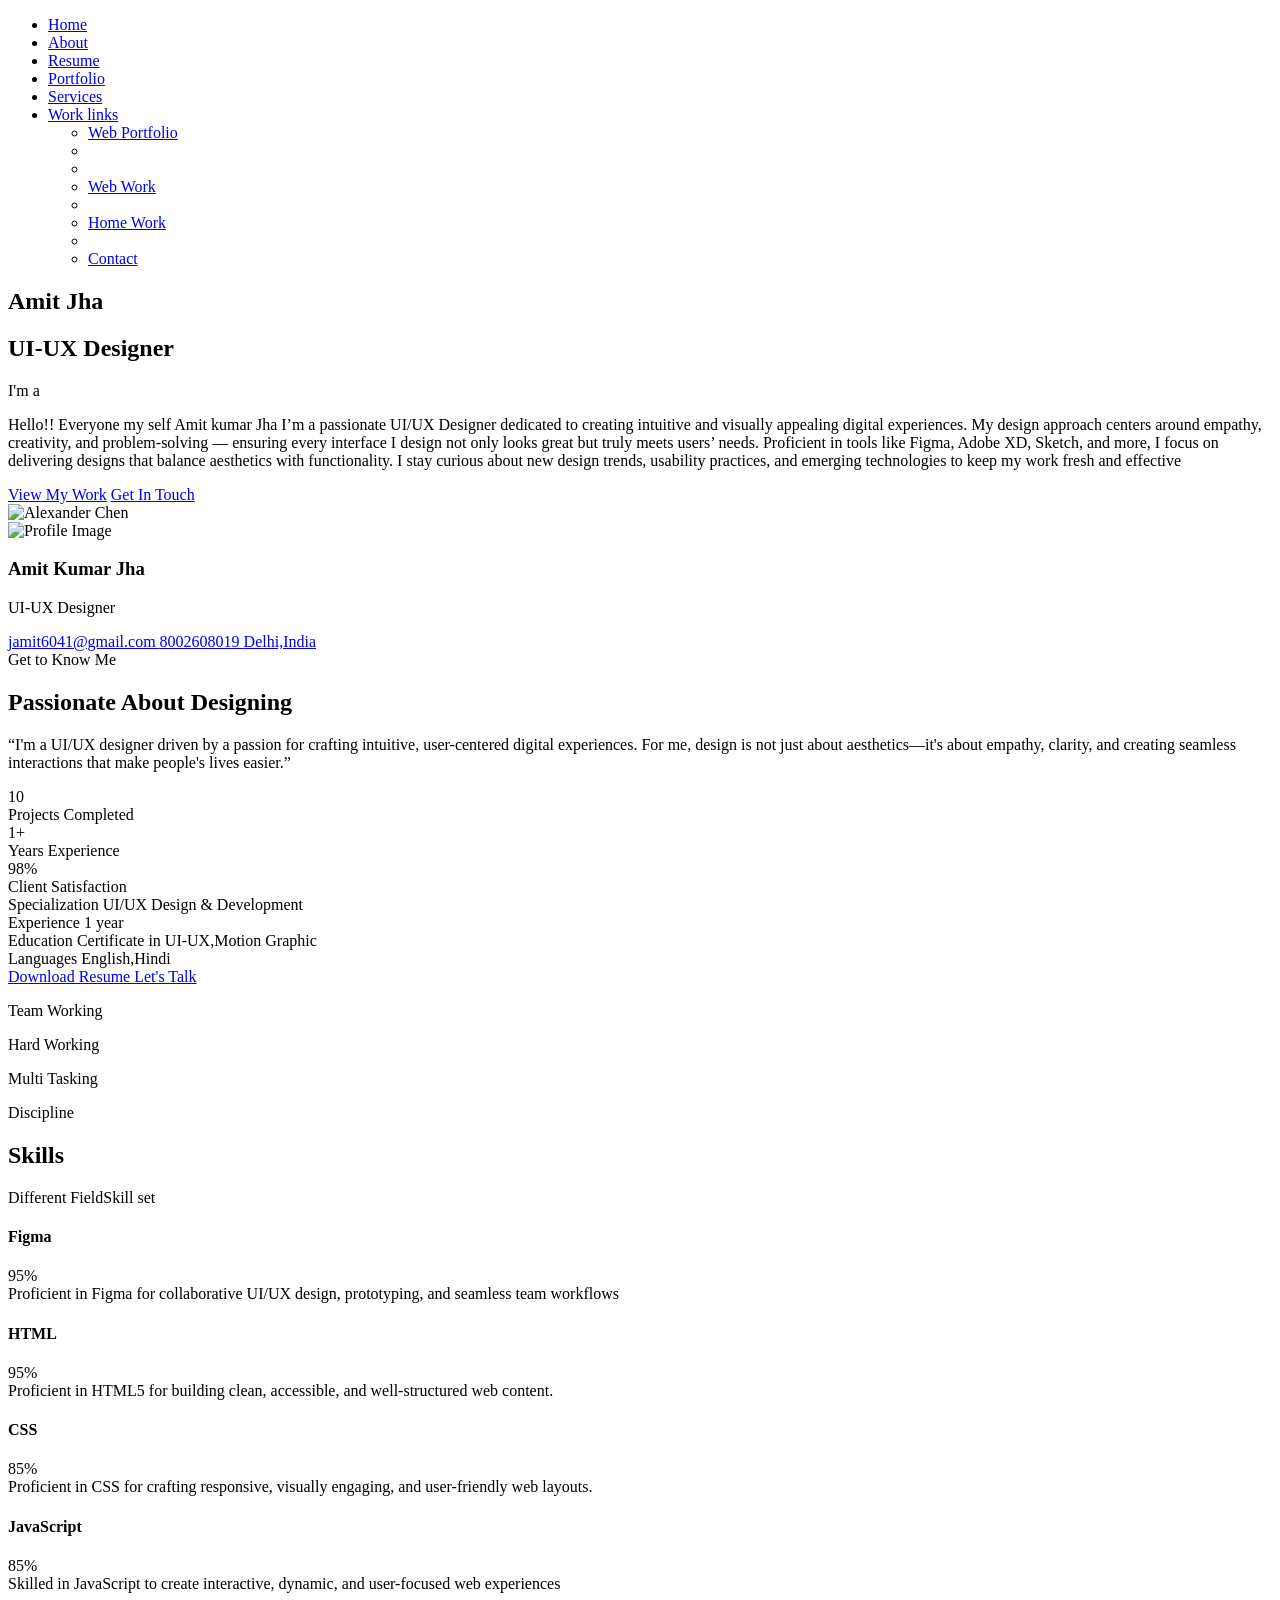
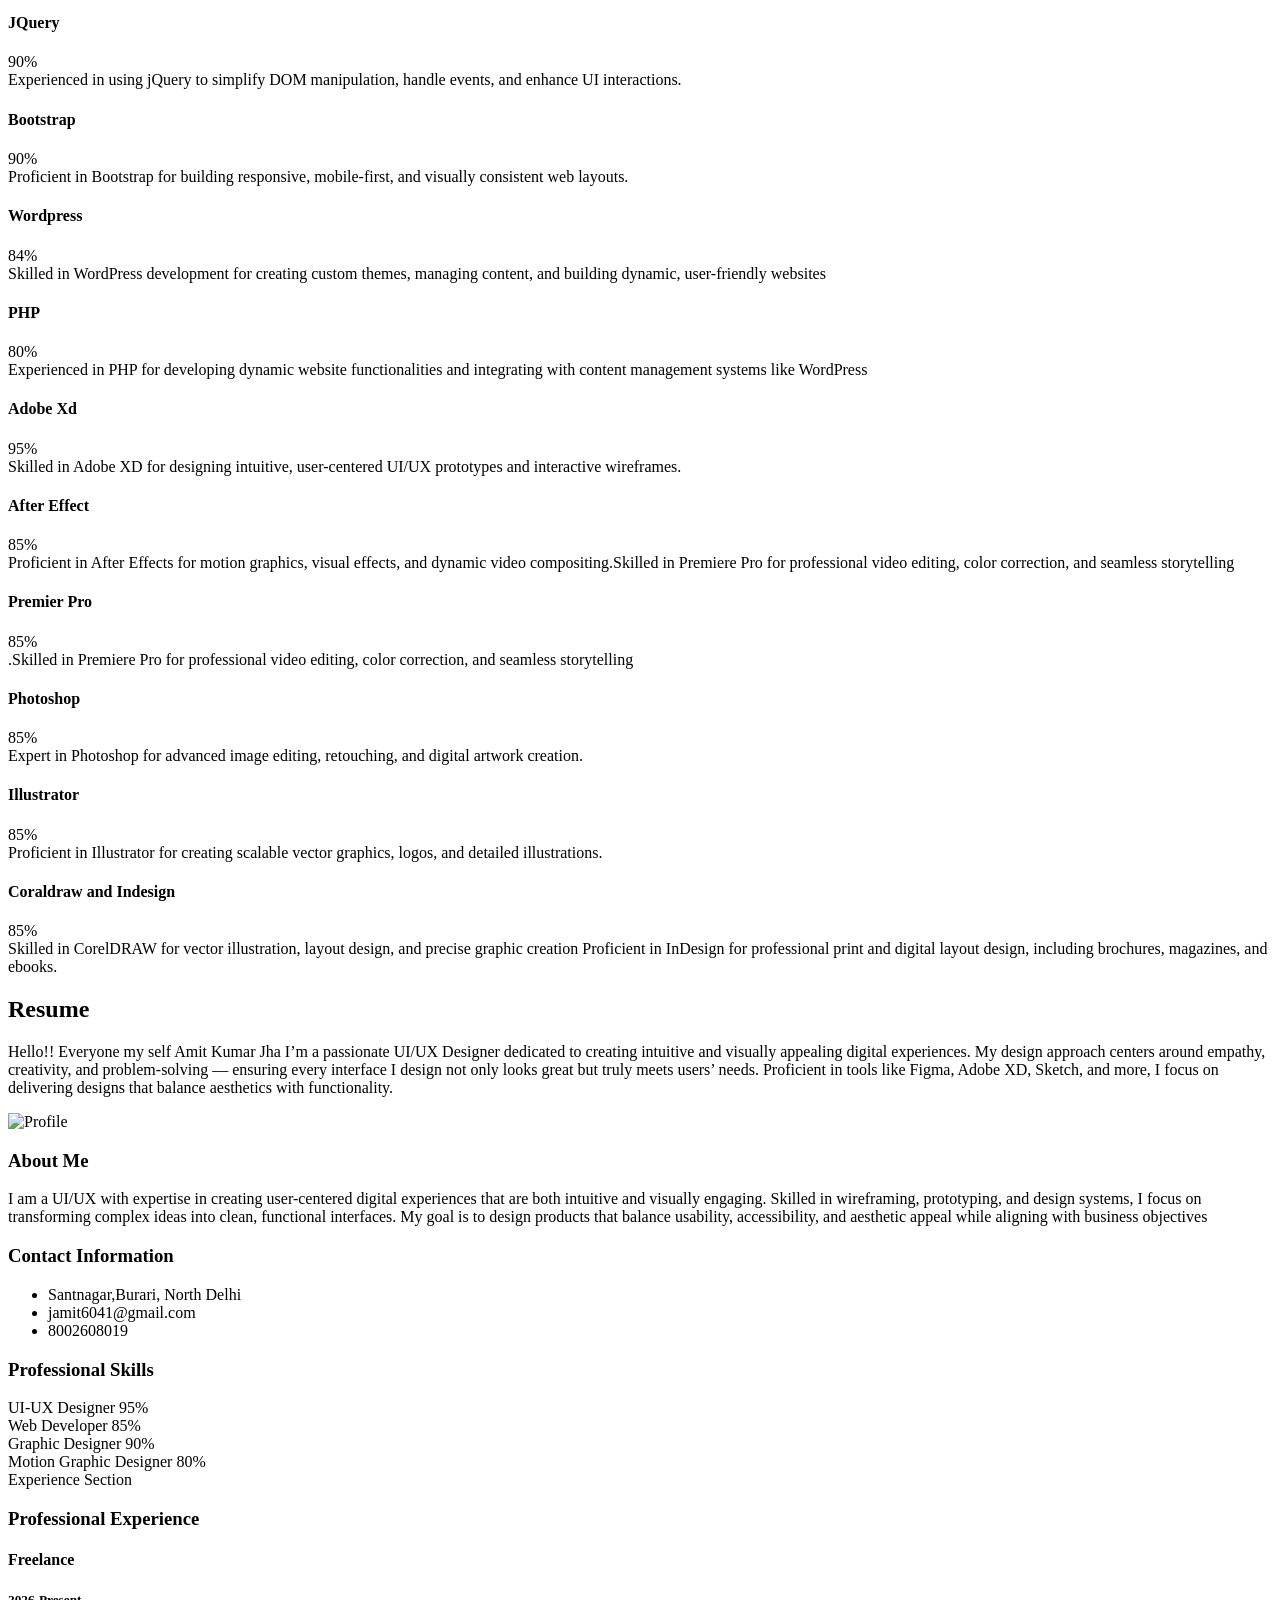
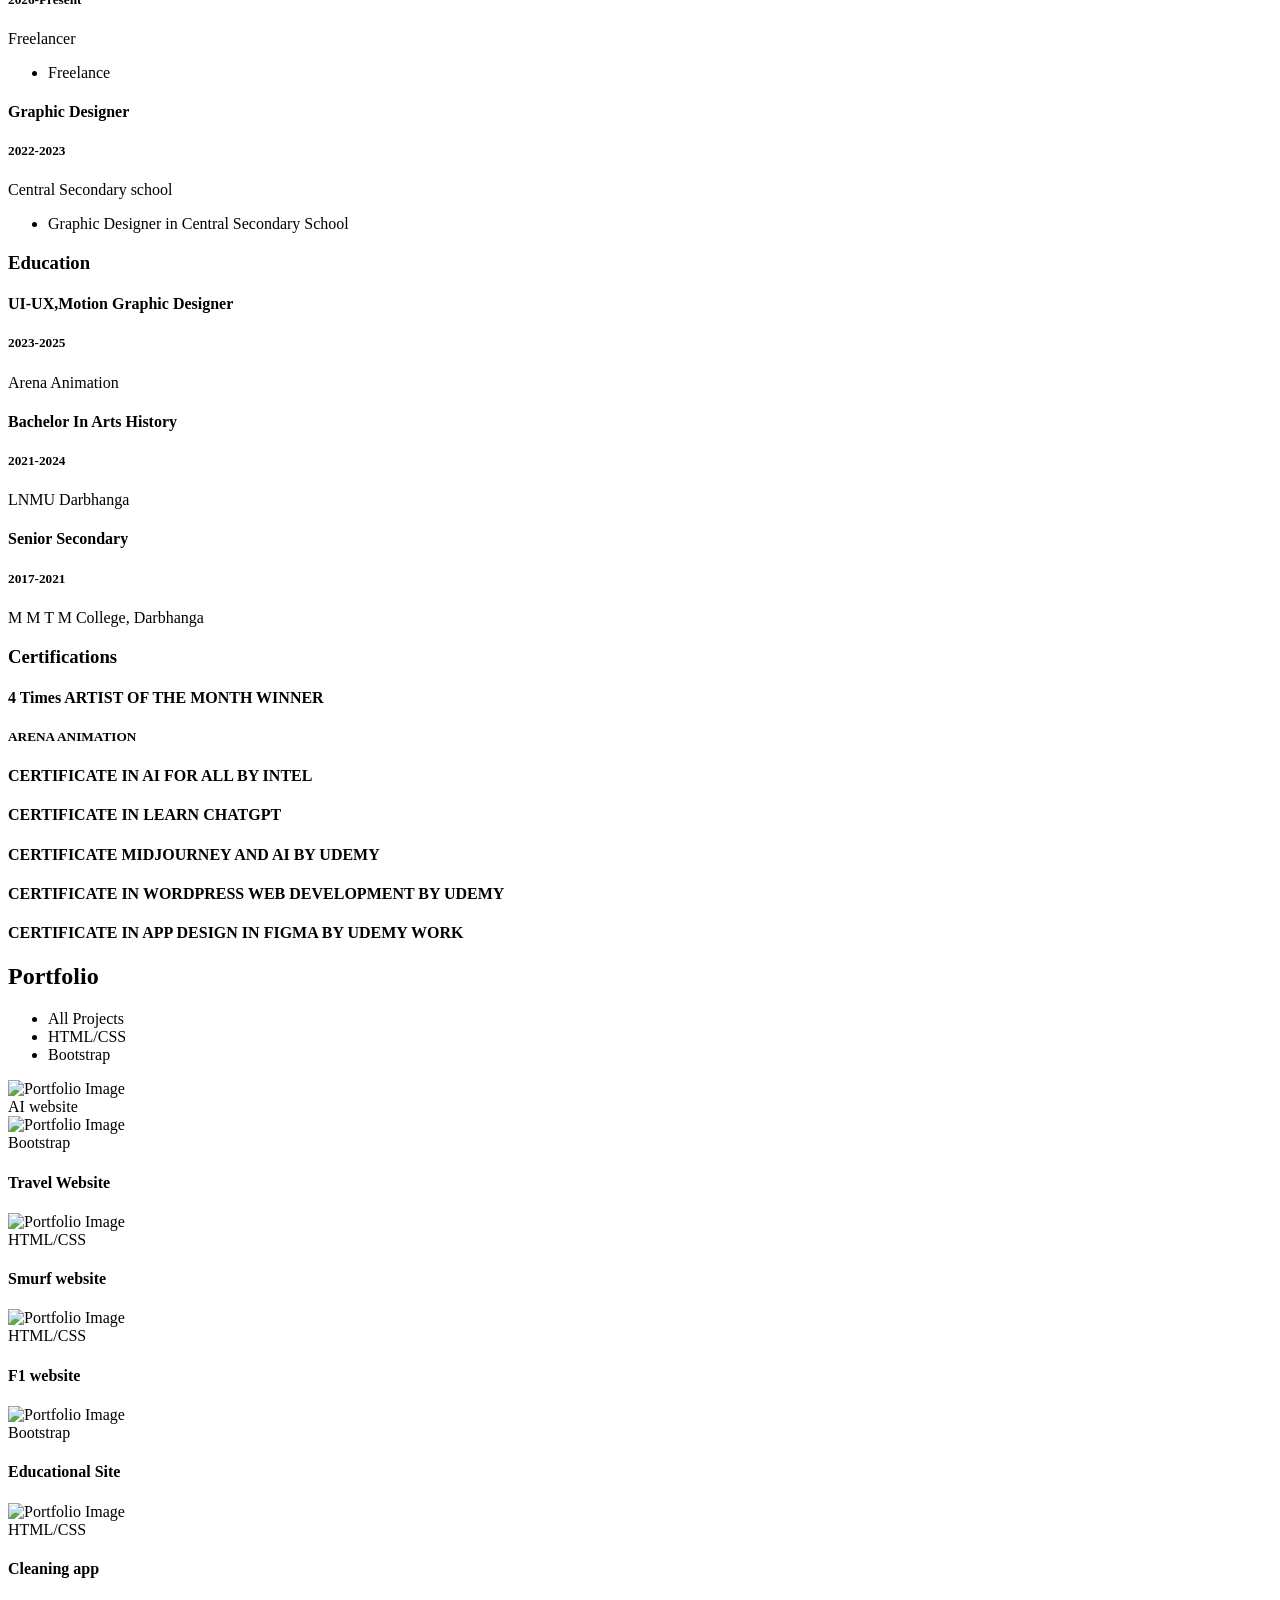
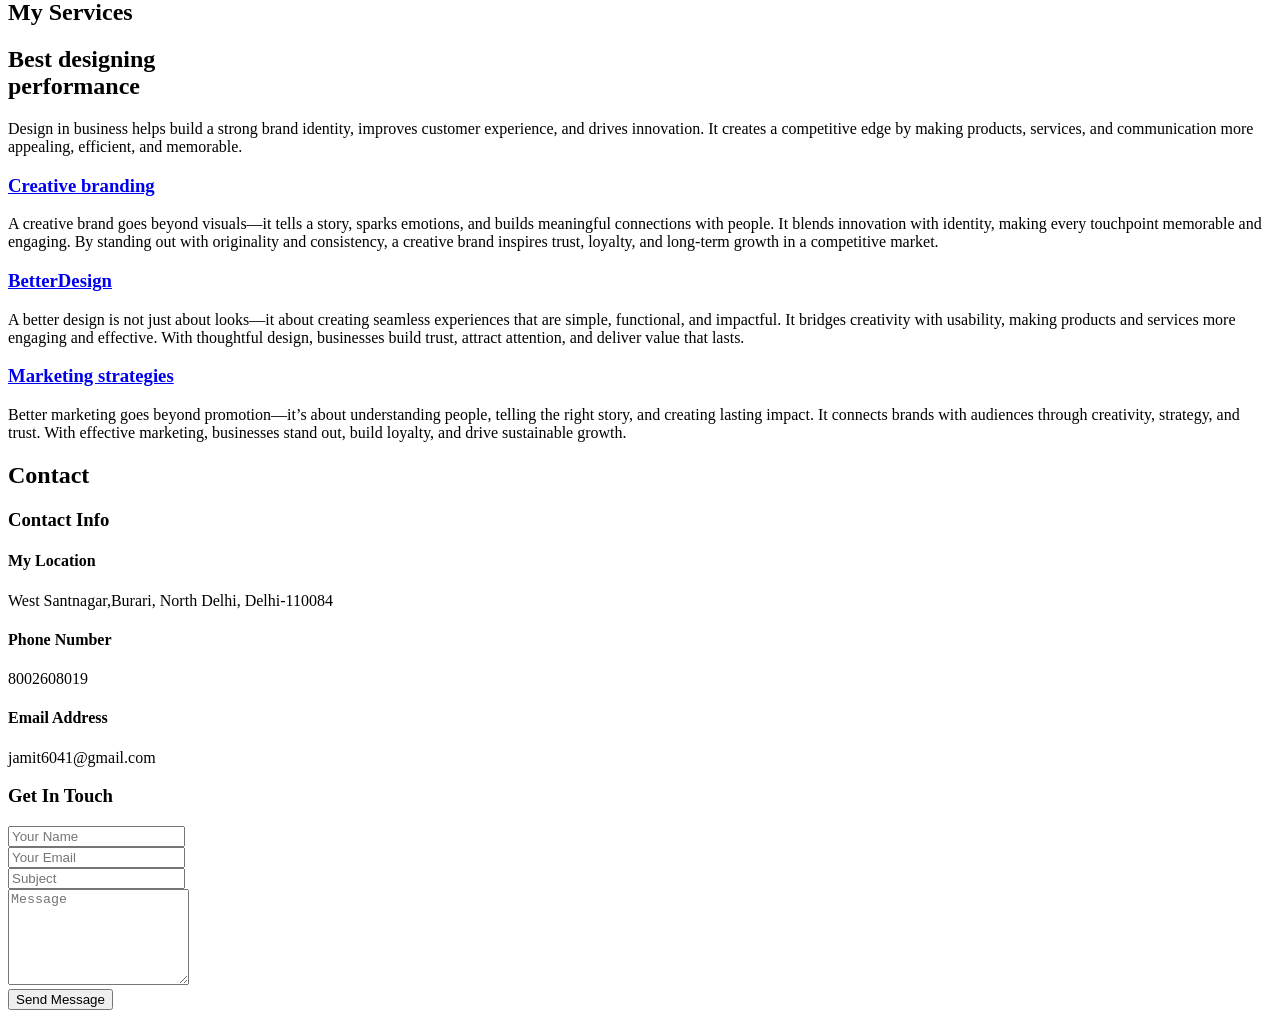
==== index.html @ 10658020 "Add files via upload" ====
<!DOCTYPE html>
<html lang="en">

<head>
  <meta charset="utf-8">
  <meta content="width=device-width, initial-scale=1.0" name="viewport">
  <title>Resume </title>
  <meta name="description" content="">
  <meta name="keywords" content="">

  <!-- Favicons -->
  <link href="assets/img/favicon.png" rel="icon">
  <link href="assets/img/apple-touch-icon.png" rel="apple-touch-icon">

  <!-- Fonts -->
  <link href="https://fonts.googleapis.com" rel="preconnect">
  <link href="https://fonts.gstatic.com" rel="preconnect" crossorigin>
  <link href="https://fonts.googleapis.com/css2?family=Roboto:ital,wght@0,100;0,300;0,400;0,500;0,700;0,900;1,100;1,300;1,400;1,500;1,700;1,900&family=Ubuntu:ital,wght@0,300;0,400;0,500;0,700;1,300;1,400;1,500;1,700&family=Nunito:ital,wght@0,200;0,300;0,400;0,500;0,600;0,700;0,800;0,900;1,200;1,300;1,400;1,500;1,600;1,700;1,800;1,900&display=swap" rel="stylesheet">

  <!-- Vendor CSS Files -->
  <link href="assets/vendor1/bootstrap/css/bootstrap.min.css" rel="stylesheet">
  <link href="assets/vendor1/bootstrap-icons/bootstrap-icons.css" rel="stylesheet">
  <link href="assets/vendor1/aos/aos.css" rel="stylesheet">
  <link href="assets/vendor1/glightbox/css/glightbox.min.css" rel="stylesheet">
  <link href="assets/vendor1/swiper/swiper-bundle.min.css" rel="stylesheet">

  <!-- Main CSS File -->
  <link href="assets/css/main34.css" rel="stylesheet">

</head>

<body class="index-page">

  <header id="header" class="header dark-background d-flex flex-column justify-content-center">
    <i class="header-toggle d-xl-none bi bi-list"></i>

    <div class="header-container d-flex flex-column align-items-start">
      <nav id="navmenu" class="navmenu">
        <ul>
          <li><a href="#hero" class="active"><i class="bi bi-house navicon"></i>Home</a></li>
          <li><a href="#about"><i class="bi bi-person navicon"></i> About</a></li>
          <li><a href="#resume"><i class="bi bi-file-earmark-text navicon"></i> Resume</a></li>
          <li><a href="#portfolio"><i class="bi bi-images navicon"></i> Portfolio</a></li>
          <li><a href="#services"><i class="bi bi-hdd-stack navicon"></i> Services</a></li>
          <li class="dropdown"><a href="#"><i class="bi bi-menu-button navicon"></i> <span>Work links </span> <i class="bi bi-chevron-down toggle-dropdown"></i></a>
            <ul>
              <li><a href="https://www.behance.net/amitkumarjha6">Web Portfolio</a></li>
              <li class="dropdown">
              <li class="dropdown">
                <li><a href="web work2.html">Web Work</a></li>
              <li class="dropdown">
                <li><a href="h.html">Home Work</a></li>
              <li class="dropdown">
              
          <li><a href="#contact"><i class="bi bi-envelope navicon"></i> Contact</a></li>
        </ul>
      </nav>

      <div class="social-links text-center">
     
       
        <a href="https://www.instagram.com/jamit6041?igsh=MWxidHV4dDkzYXRlNQ==" class="instagram"><i class="bi bi-instagram"></i></a>
        
        <a href="https://www.linkedin.com/in/amit-jha-741035289?utm_source=share_via&utm_content=profile&utm_medium=member_android" class="linkedin"><i class="bi bi-linkedin"></i></a>
      </div>

    </div>

  </header>

  <main class="main">

    <!-- Hero Section -->
    <section id="hero" class="hero section">

      <div class="background-elements">
        <div class="bg-circle circle-1"></div>
        <div class="bg-circle circle-2"></div>
      </div>

      <div class="hero-content">

        <div class="container">
          <div class="row align-items-center">

            <div class="col-lg-6" data-aos="fade-right" data-aos-delay="100">
              <div class="hero-text">
                <h1><span class="accent-text" >Amit Jha</span></h1>
                <h2>UI-UX Designer</h2>
                <p class="lead">I'm a <span class="typed" data-typed-items="UI/UX Designer, Web Designer, Web Developer , Motion Graphic Designer"></span></p>
                <p class="description">Hello!! Everyone my self Amit kumar Jha I’m a passionate UI/UX Designer dedicated to creating intuitive and visually appealing digital experiences. My design approach centers around empathy, creativity, and problem-solving — ensuring every interface I design not only looks great but truly meets users’ needs.
Proficient in tools like Figma, Adobe XD, Sketch, and more, I focus on delivering designs that balance aesthetics with functionality. I stay curious about new design trends, usability practices, and emerging technologies to keep my work fresh and effective</p>

                <div class="hero-actions">
                  <a href="#portfolio" class="btn btn-primary">View My Work</a>
                  <a href="#contact" class="btn btn-outline">Get In Touch</a>
                </div>

                <div class="social-links">
                  
                  <a href="https://github.com/Amit-creator69"><i class="bi bi-github"></i></a>
                  <a href="https://www.linkedin.com/in/amit-jha-741035289?utm_source=share_via&utm_content=profile&utm_medium=member_android"><i class="bi bi-linkedin"></i></a>
                </div>
              </div>
            </div>

            <div class="col-lg-6" data-aos="fade-left" data-aos-delay="200">
              <div class="hero-visual">
                <div class="profile-container">
                  <div class="profile-background"></div>
                  <img src="./images/amit bb-modified.png" alt="Alexander Chen" class="profile-image">
                </div>
              </div>
            </div>

          </div>
        </div>
      </div>

    </section><!-- /Hero Section -->

    <!-- About Section -->
    <section id="about" class="about section">

      <div class="container" data-aos="fade-up" data-aos-delay="100">

        <div class="row">
          <div class="col-lg-5" data-aos="zoom-in" data-aos-delay="200">
            <div class="profile-card">
              <div class="profile-header">
                <div class="profile-image ">
                  <img src="images/photoA1.png" alt="Profile Image" class="img-fluid">
                </div>
                <div class="profile-badge">
                  <i class="bi bi-check-circle-fill"></i>
                </div>
              </div>

              <div class="profile-content">
                <h3>Amit Kumar Jha</h3>
                <p class="profession">UI-UX Designer</p>

                <div class="contact-links">
                  <a href="mailto:jamit6041@gmail.com" class="contact-item">
                    <i class="bi bi-envelope"></i>
                  jamit6041@gmail.com
                  </a>
                  <a href="tel:8002608019" class="contact-item">
                    <i class="bi bi-telephone"></i>
                   8002608019
                  </a>
                  <a href="Shantnagar Burari, Delhi" class="contact-item">
                    <i class="bi bi-geo-alt"></i>
                    Delhi,India
                  </a>
                </div>
              </div>
            </div>
          </div>

          <div class="col-lg-7" data-aos="fade-left" data-aos-delay="300">
            <div class="about-content">
              <div class="section-header">
                <span class="badge-text">Get to Know Me</span>
                <h2>Passionate About Designing</h2>
              </div>

              <div class="description">
                <p>“I'm a UI/UX designer driven by a passion for crafting intuitive, user-centered digital experiences. For me, design is not just about aesthetics—it's about empathy, clarity, and creating seamless interactions that make people's lives easier.”</p>

              </div>

              <div class="stats-grid">
                <div class="stat-item">
                  <div class="stat-number">10</div>
                  <div class="stat-label">Projects Completed</div>
                </div>
                <div class="stat-item">
                  <div class="stat-number">1+</div>
                  <div class="stat-label">Years Experience</div>
                </div>
                <div class="stat-item">
                  <div class="stat-number">98%</div>
                  <div class="stat-label">Client Satisfaction</div>
                </div>
              </div>

              <div class="details-grid">
                <div class="detail-row">
                  <div class="detail-item">
                    <span class="detail-label">Specialization</span>
                    <span class="detail-value">UI/UX Design &amp; Development</span>
                  </div>
                  <div class="detail-item">
                    <span class="detail-label">Experience</span>
                    <span class="detail-value">1 year</span>
                  </div>
                </div>
                <div class="detail-row">
                  <div class="detail-item">
                    <span class="detail-label">Education</span>
                    <span class="detail-value">Certificate in UI-UX,Motion Graphic </span>
                  </div>
                  <div class="detail-item">
                    <span class="detail-label">Languages</span>
                    <span class="detail-value">English,Hindi </span>
                  </div>
                </div>
              </div>

              <div class="cta-section">
                <a href="images/amit resume.pdf" class="btn btn-primary">
                  <i class="bi bi-download"></i>
                  Download Resume
                </a>
                <a href="#" class="btn btn-outline">
                  <i class="bi bi-chat-dots"></i>
                  Let's Talk
                </a>
              </div>
            </div>
          </div>
        </div>

      </div>

    </section><!-- /About Section -->

    <!-- Stats Section -->
    <section id="stats" class="stats section light-background">

      <div class="container" data-aos="fade-up" data-aos-delay="100">

        <div class="row justify-content-center">
          <div class="col-lg-10">
            <div class="stats-wrapper">
              <div class="stats-item" data-aos="zoom-in" data-aos-delay="150">
                <div class="icon-wrapper">
                  <i class="bi bi-hand-thumbs-up-fill"></i>
                </div>
                <!-- <span data-purecounter-start="0" data-purecounter-end="10" data-purecounter-duration="1" class="purecounter"></span> -->
                <p>Team Working</p>
              </div>
              <!-- End Stats Item -->

              <div class="stats-item" data-aos="zoom-in" data-aos-delay="200">
                <div class="icon-wrapper">
                  <i class="bi bi-hammer"></i>
                </div>
                <!-- <span data-purecounter-start="0" data-purecounter-end="20" data-purecounter-duration="1" class="purecounter"></span> -->
                <p> Hard Working</p>
              </div><!-- End Stats Item -->

              <div class="stats-item" data-aos="zoom-in" data-aos-delay="250">
                <div class="icon-wrapper">
                  <i class="bi bi-bar-chart"></i>
                </div>
                <!-- <span data-purecounter-start="0" data-purecounter-end="4" data-purecounter-duration="1" class="purecounter"></span> -->
                <p>Multi Tasking</p>
              </div><!-- End Stats Item -->

              <div class="stats-item" data-aos="zoom-in" data-aos-delay="300">
                <div class="icon-wrapper">
                  <i class="bi bi-laptop"></i>
                </div>
                <!-- <span data-purecounter-start="0" data-purecounter-end="" data-purecounter-duration="1" class="purecounter"></span> -->
                <p>Discipline</p>
              </div><!-- End Stats Item -->
            </div>
          </div>
        </div>

      </div>

    </section><!-- /Stats Section -->

    <!-- Skills Section -->
    <section id="skills" class="skills section">

      <!-- Section Title -->
      <div class="container section-title" data-aos="fade-up">
        <h2>Skills</h2>
        <p> Different FieldSkill set </p>
      </div><!-- End Section Title -->

      <div class="container" data-aos="fade-up" data-aos-delay="100">

        <div class="row">
          <div class="col-lg-6">
            <div class="skills-category" data-aos="fade-up" data-aos-delay="200">
              <!-- <h3>Web Development</h3> -->

              <div class="skills-animation">

<div class="skill-item">
                  <div class="d-flex justify-content-between align-items-center">
                    <h4>Figma</h4>
                    <span class="skill-percentage">95%</span>
                  </div>
                  <div class="progress">
                    <div class="progress-bar" role="progressbar" aria-valuenow="95" aria-valuemin="0" aria-valuemax="100"></div>
                  </div>
                  <div class="skill-tooltip">Proficient in Figma for collaborative UI/UX design, prototyping, and seamless team workflows</div>
                </div>





                <!-- <div class="skill-item">
                  <div class="d-flex justify-content-between align-items-center">
                    <h4>Adobe Xd</h4>
                    <span class="skill-percentage">95%</span>
                  </div>
                  <div class="progress">
                    <div class="progress-bar" role="progressbar" aria-valuenow="95" aria-valuemin="0" aria-valuemax="100"></div>
                  </div>
                  <div class="skill-tooltip">Skilled in Adobe XD for designing intuitive, user-centered UI/UX prototypes and interactive wireframes.</div>
                </div> -->







                <div class="skill-item">
                  <div class="d-flex justify-content-between align-items-center">
                    <h4>HTML</h4>
                    <span class="skill-percentage">95%</span>
                  </div>
                  <div class="progress">
                    <div class="progress-bar" role="progressbar" aria-valuenow="95" aria-valuemin="0" aria-valuemax="100"></div>
                  </div>
                  <div class="skill-tooltip">Proficient in HTML5 for building clean, accessible, and well-structured web content.</div>
                </div>


  <div class="skill-item">
                  <div class="d-flex justify-content-between align-items-center">
                    <h4>CSS</h4>
                    <span class="skill-percentage">85%</span>
                  </div>
                  <div class="progress">
                    <div class="progress-bar" role="progressbar" aria-valuenow="85" aria-valuemin="0" aria-valuemax="100"></div>
                  </div>
                  <div class="skill-tooltip">Proficient in CSS for crafting responsive, visually engaging, and user-friendly web layouts.</div>
                </div>

                <div class="skill-item">
                  <div class="d-flex justify-content-between align-items-center">
                    <h4>JavaScript</h4>
                    <span class="skill-percentage">85%</span>
                  </div>
                  <div class="progress">
                    <div class="progress-bar" role="progressbar" aria-valuenow="85" aria-valuemin="0" aria-valuemax="100"></div>
                  </div>
                  <div class="skill-tooltip">Skilled in JavaScript to create interactive, dynamic, and user-focused web experiences</div>
                </div>
                
     
         

<div class="skill-item">
                  <div class="d-flex justify-content-between align-items-center">
                    <h4>JQuery</h4>
                    <span class="skill-percentage">90%</span>
                  </div>
                  <div class="progress">
                    <div class="progress-bar" role="progressbar" aria-valuenow="85" aria-valuemin="0" aria-valuemax="100"></div>
                  </div>
                  <div class="skill-tooltip">Experienced in using jQuery to simplify DOM manipulation, handle events, and enhance UI interactions.</div>
                </div>



                

                <div class="skill-item">
                  <div class="d-flex justify-content-between align-items-center">
                    <h4>Bootstrap</h4>
                    <span class="skill-percentage">90%</span>
                  </div>
                  <div class="progress">
                    <div class="progress-bar" role="progressbar" aria-valuenow="80" aria-valuemin="0" aria-valuemax="100"></div>
                  </div>
                  <div class="skill-tooltip">Proficient in Bootstrap for building responsive, mobile-first, and visually consistent web layouts.</div>
                </div>



 <div class="skill-item">
                  <div class="d-flex justify-content-between align-items-center">
                    <h4>Wordpress</h4>
                    <span class="skill-percentage">84%</span>
                  </div>
                  <div class="progress">
                    <div class="progress-bar" role="progressbar" aria-valuenow="85" aria-valuemin="0" aria-valuemax="100"></div>
                  </div>
                  <div class="skill-tooltip">Skilled in WordPress development for creating custom themes, managing content, and building dynamic, user-friendly websites</div>
                </div>
           
  <div class="skill-item">
                  <div class="d-flex justify-content-between align-items-center">
                    <h4>PHP</h4>
                    <span class="skill-percentage">80%</span>
                  </div>
                  <div class="progress">
                    <div class="progress-bar" role="progressbar" aria-valuenow="85" aria-valuemin="0" aria-valuemax="100"></div>
                  </div>
                  <div class="skill-tooltip">Experienced in PHP for developing dynamic website functionalities and integrating with content management systems like WordPress</div>
                </div>





              </div>
            </div><!-- End Frontend Skills -->
          </div>

          <div class="col-lg-6">
            <div class="skills-category" data-aos="fade-up" data-aos-delay="300">
              <div class="skills-animation">
                <div class="skill-item">
                  <div class="d-flex justify-content-between align-items-center">
                    <h4>Adobe Xd</h4>
                    <span class="skill-percentage">95%</span>
                  </div>
                  <div class="progress">
                    <div class="progress-bar" role="progressbar" aria-valuenow="75" aria-valuemin="0" aria-valuemax="100"></div>
                  </div>
                  <div class="skill-tooltip">Skilled in Adobe XD for designing intuitive, user-centered UI/UX prototypes and interactive wireframes.</div>
                </div>

                <!-- <div class="skill-item">
                  <div class="d-flex justify-content-between align-items-center">
                    <h4>Substance Painter  </h4>
                    <span class="skill-percentage">90%</span>
                  </div>
                  <div class="progress">
                    <div class="progress-bar" role="progressbar" aria-valuenow="70" aria-valuemin="0" aria-valuemax="100"></div>
                  </div>
                  <div class="skill-tooltip">Skilled in Substance Painter for creating detailed, PBR-ready textures and materials with industry-standard workflows</div>
                </div> -->

                <!-- <div class="skill-item">
                  <div class="d-flex justify-content-between align-items-center">
                    <h4>Zbrush  </h4>
                    <span class="skill-percentage">85%</span>
                  </div>
                  <div class="progress">
                    <div class="progress-bar" role="progressbar" aria-valuenow="65" aria-valuemin="0" aria-valuemax="100"></div>
                  </div>
                  <div class="skill-tooltip">Experienced in Marmoset Toolbag for real-time rendering, material setup, and professional-quality asset presentation.</div>
                </div>
 -->


<!-- <div class="skill-item"> -->
                  <!-- <div class="d-flex justify-content-between align-items-center">
                    <h4> Marmoset </h4>
                    <span class="skill-percentage">85%</span>
                  </div>
                  <div class="progress">
                    <div class="progress-bar" role="progressbar" aria-valuenow="65" aria-valuemin="0" aria-valuemax="100"></div>
                  </div>
                  <div class="skill-tooltip">Experienced in Zbrush for real-time rendering, material setup, and professional-quality asset presentation.</div>
                </div> -->





                <div class="skill-item">
                  <div class="d-flex justify-content-between align-items-center">
                    <h4>After Effect  </h4>
                    <span class="skill-percentage">85%</span>
                  </div>
                  <div class="progress">
                    <div class="progress-bar" role="progressbar" aria-valuenow="65" aria-valuemin="0" aria-valuemax="100"></div>
                  </div>
                  <div class="skill-tooltip">Proficient in After Effects for motion graphics, visual effects, and dynamic video compositing.Skilled in Premiere Pro for professional video editing, color correction, and seamless storytelling
                  </div>
                </div>



                  <div class="skill-item">
                  <div class="d-flex justify-content-between align-items-center">
                    <h4> Premier Pro </h4>
                    <span class="skill-percentage">85%</span>
                  </div>
                  <div class="progress">
                    <div class="progress-bar" role="progressbar" aria-valuenow="65" aria-valuemin="0" aria-valuemax="100"></div>
                  </div>
                  <div class="skill-tooltip">.Skilled in Premiere Pro for professional video editing, color correction, and seamless storytelling
                  </div>
                </div>


  <div class="skill-item">
                  <div class="d-flex justify-content-between align-items-center">
                    <h4>Photoshop </h4>
                    <span class="skill-percentage">85%</span>
                  </div>
                  <div class="progress">
                    <div class="progress-bar" role="progressbar" aria-valuenow="65" aria-valuemin="0" aria-valuemax="100"></div>
                  </div>
                  <div class="skill-tooltip">Expert in Photoshop for advanced image editing, retouching, and digital artwork creation.
                  </div>
                </div>



                <div class="skill-item">
                  <div class="d-flex justify-content-between align-items-center">
                    <h4>Illustrator </h4>
                    <span class="skill-percentage">85%</span>
                  </div>
                  <div class="progress">
                    <div class="progress-bar" role="progressbar" aria-valuenow="65" aria-valuemin="0" aria-valuemax="100"></div>
                  </div>
                  <div class="skill-tooltip">Proficient in Illustrator for creating scalable vector graphics, logos, and detailed illustrations.
                  </div>
                </div>

<div class="skill-item">
                  <div class="d-flex justify-content-between align-items-center">
                    <h4>Coraldraw and Indesign </h4>
                    <span class="skill-percentage">85%</span>
                  </div>
                  <div class="progress">
                    <div class="progress-bar" role="progressbar" aria-valuenow="65" aria-valuemin="0" aria-valuemax="100"></div>
                  </div>
                  <div class="skill-tooltip">Skilled in CorelDRAW for vector illustration, layout design, and precise graphic creation Proficient in InDesign for professional print and digital layout design, including brochures, magazines, and ebooks.
                  </div>
                </div>






              </div>
            </div><!-- End Backend Skills -->
          </div>
        </div>

      </div>

    </section><!-- /Skills Section -->

    <!-- Resume Section -->
    <section id="resume" class="resume section">

      <!-- Section Title -->
      <div class="container section-title" data-aos="fade-up">
        <h2>Resume</h2>
        <p>Hello!! Everyone my self Amit Kumar Jha I’m a passionate UI/UX Designer dedicated to creating intuitive and visually appealing digital experiences. My design approach centers around empathy, creativity, and problem-solving — ensuring every interface I design not only looks great but truly meets users’ needs. Proficient in tools like Figma, Adobe XD, Sketch, and more, I focus on delivering designs that balance aesthetics with functionality.</p>
      </div><!-- End Section Title -->

      <div class="container" data-aos="fade-up" data-aos-delay="100">

        <div class="row gy-4">
          <!-- Left column with summary and contact -->
          <div class="col-lg-4">
            <div class="resume-side" data-aos="fade-right" data-aos-delay="100">
              <div class="profile-img mb-4">
                <img src="images/amit bb-modified.png" alt="Profile" class="img-fluid rounded">
              </div>

              <h3>About Me</h3>
              <p>I am a UI/UX with expertise in creating user-centered digital experiences that are both intuitive and visually engaging. Skilled in wireframing, prototyping, and design systems, I focus on transforming complex ideas into clean, functional interfaces. My goal is to design products that balance usability, accessibility, and aesthetic appeal while aligning with business objectives</p>

              <h3 class="mt-4">Contact Information</h3>
              <ul class="contact-info list-unstyled">
                <li><i class="bi bi-geo-alt"></i>Santnagar,Burari,
North Delhi</li>
                <li><i class="bi bi-envelope"></i>  jamit6041@gmail.com</li>
                <li><i class="bi bi-phone"></i> 8002608019</li>
            
              </ul>

              <div class="skills-animation mt-4">
                <h3>Professional Skills</h3>
                <div class="skill-item">
                  <div class="d-flex justify-content-between">
                    <span>UI-UX Designer</span>
                    <span>95%</span>
                  </div>
                  <div class="progress">
                    <div class="progress-bar" role="progressbar" aria-valuenow="95" aria-valuemin="0" aria-valuemax="100"></div>
                  </div>
                </div>

                <div class="skill-item">
                  <div class="d-flex justify-content-between">
                    <span>Web Developer</span>
                    <span>85%</span>
                  </div>
                  <div class="progress">
                    <div class="progress-bar" role="progressbar" aria-valuenow="85" aria-valuemin="0" aria-valuemax="100"></div>
                  </div>
                </div>

                <div class="skill-item">
                  <div class="d-flex justify-content-between">
                    <span>Graphic Designer</span>
                    <span>90%</span>
                  </div>
                  <div class="progress">
                    <div class="progress-bar" role="progressbar" aria-valuenow="90" aria-valuemin="0" aria-valuemax="100"></div>
                  </div>
                </div>

                <div class="skill-item">
                  <div class="d-flex justify-content-between">
                    <span>Motion Graphic Designer</span>
                    <span>80%</span>
                  </div>
                  <div class="progress">
                    <div class="progress-bar" role="progressbar" aria-valuenow="80" aria-valuemin="0" aria-valuemax="100"></div>
                  </div>
                </div>
              </div>
            </div>
          </div>

          <!-- Right column with experience and education -->
          <div class="col-lg-8 ps-4 ps-lg-5">
            Experience Section
            <div class="resume-section" data-aos="fade-up">
              <h3><i class="bi bi-briefcase me-2"></i>Professional Experience</h3>


<div class="resume-item">
                <h4>Freelance </h4>
                <h5>2026-Present</h5>
                <p class="company"><i class="bi bi-building"></i> Freelancer</p>
                <ul>
                  <li>Freelance</li>
                  
                </ul>
              </div>


              <div class="resume-item">
                <h4>Graphic Designer</h4>
                <h5>2022-2023</h5>
                <p class="company"><i class="bi bi-building"></i>Central Secondary school</p>
                <ul>
                  <li>Graphic Designer in Central Secondary School</li>
                 
                </ul>
              </div>

              
            </div>

            <!-- Education Section -->
            <div class="resume-section" data-aos="fade-up" data-aos-delay="100">
              <h3><i class="bi bi-mortarboard me-2"></i>Education</h3>

              <div class="resume-item">
                <h4>UI-UX,Motion Graphic Designer</h4>
                <h5>2023-2025</h5>
                <p class="company"><i class="bi bi-building"></i> Arena Animation</p>
              
              </div>

              <div class="resume-item">
                <h4>Bachelor In Arts History</h4>
                <h5>2021-2024</h5>
                <p class="company"><i class="bi bi-building"></i>LNMU Darbhanga</p>
                
              </div>




              <div class="resume-item">
                <h4>Senior Secondary</h4>
                <h5>2017-2021</h5>
                <p class="company"><i class="bi bi-building"></i>M M T M  College, Darbhanga</p>
                
              </div>
            </div>

            <!-- Certifications Section -->
            <div class="resume-section" data-aos="fade-up" data-aos-delay="200">
              <h3><i class="bi bi-award me-2"></i>Certifications</h3>

              <div class="resume-item">
                <h4>4 Times ARTIST OF THE MONTH WINNER</h4>
                <h5>ARENA ANIMATION</h5>
              </div>

              <div class="resume-item">
                <h4> CERTIFICATE IN AI FOR ALL BY INTEL</h4>
                
              </div>



              <div class="resume-item">
                <h4>  CERTIFICATE IN LEARN CHATGPT</h4>
                
              </div>




              <div class="resume-item">
                <h4> CERTIFICATE MIDJOURNEY AND AI BY UDEMY</h4>
                
              </div>



              <div class="resume-item">
                <h4> CERTIFICATE IN WORDPRESS WEB DEVELOPMENT BY UDEMY</h4>
                
              </div>

              <div class="resume-item">
                <h4> CERTIFICATE IN APP DESIGN IN FIGMA BY UDEMY WORK</h4>
                
              </div>
            </div>
          </div>
        </div>

      </div>

    </section><!-- /Resume Section -->

    <!-- Portfolio Section -->
    <section id="portfolio" class="portfolio section">

      <!-- Section Title -->
      <div class="container section-title" data-aos="fade-up">
        <h2>Portfolio</h2>
        
      </div><!-- End Section Title -->

      <div class="container" data-aos="fade-up" data-aos-delay="100">

        <div class="isotope-layout" data-default-filter="*" data-layout="masonry" data-sort="original-order">

          <div class="row">
            <div class="col-lg-3 filter-sidebar">
              <div class="filters-wrapper" data-aos="fade-right" data-aos-delay="150">
                <ul class="portfolio-filters isotope-filters">
                  <li data-filter="*" class="filter-active">All Projects</li>
                  <li data-filter=".filter-photography">HTML/CSS</li>
                  <li data-filter=".filter-design">Bootstrap</li>
                
                </ul>
              </div>
            </div>

            <div class="col-lg-9">
              <div class="row gy-4 portfolio-container isotope-container" data-aos="fade-up" data-aos-delay="200">

                <div class="col-lg-6 col-md-6 portfolio-item isotope-item filter-photography">
                  <div class="portfolio-wrap">
                    <img src="images/aiwee.jpeg" class="img-fluid" alt="Portfolio Image" loading="lazy">
                    <div class="portfolio-info">
                      <div class="content">
                        <span class="category">AI website</span>
                       
                        <div class="portfolio-links">
                          <a href="images/aiwee.jpeg" class="glightbox" title="AI WEBSITE"><i class="bi bi-plus-lg"></i></a>
                          <a href="./ai.html" title="More Details"><i class="bi bi-arrow-right"></i></a>
                        </div>
                      </div>
                    </div>
                  </div>
                </div><!-- End Portfolio Item -->

                <div class="col-lg-6 col-md-6 portfolio-item isotope-item filter-design">
                  <div class="portfolio-wrap">
                    <img src="images/bus.jpg" class="img-fluid" alt="Portfolio Image" loading="lazy">
                    <div class="portfolio-info">
                      <div class="content">
                        <span class="category">Bootstrap</span>
                        <h4>Travel Website</h4>
                        <div class="portfolio-links">
                          <a href="images/bus.jpg" class="glightbox" title="Travel Website"><i class="bi bi-plus-lg"></i></a>
                          <a href="./bustravel.html" title="More Details"><i class="bi bi-arrow-right"></i></a>
                        </div>
                      </div>
                    </div>
                  </div>
                </div><!-- End Portfolio Item -->

                <div class="col-lg-6 col-md-6 portfolio-item isotope-item filter-automotive">
                  <div class="portfolio-wrap">
                    <img src="images/smurfwqw.jpeg" class="img-fluid" alt="Portfolio Image" loading="lazy">
                    <div class="portfolio-info">
                      <div class="content">
                        <span class="category">HTML/CSS</span>
                        <h4>Smurf website</h4>
                        <div class="portfolio-links">
                          <a href="images/smurfwqw.jpeg" class="glightbox" title="Smurf website"><i class="bi bi-plus-lg"></i></a>
                          <a href="./smurf.html" title="More Details"><i class="bi bi-arrow-right"></i></a>
                        </div>
                      </div>
                    </div>
                  </div>
                </div><!-- End Portfolio Item -->

                <div class="col-lg-6 col-md-6 portfolio-item isotope-item filter-nature">
                  <div class="portfolio-wrap">
                    <img src="images/carssss.jpeg" class="img-fluid" alt="Portfolio Image" loading="lazy">
                    <div class="portfolio-info">
                      <div class="content">
                        <span class="category">HTML/CSS</span>
                        <h4>F1 website</h4>
                        <div class="portfolio-links">
                          <a href="images/race.jpg" class="glightbox" title="F1 website"><i class="bi bi-plus-lg"></i></a>
                          <a href="./f1 website.html" title="More Details"><i class="bi bi-arrow-right"></i></a>
                        </div>
                      </div>
                    </div>
                  </div>
                </div><!-- End Portfolio Item -->

                <div class="col-lg-6 col-md-6 portfolio-item isotope-item filter-photography">
                  <div class="portfolio-wrap">
                    <img src="images/educationnnnn.jpeg" class="img-fluid" alt="Portfolio Image" loading="lazy">
                    <div class="portfolio-info">
                      <div class="content">
                        <span class="category">Bootstrap</span>
                        <h4>Educational Site</h4>
                        <div class="portfolio-links">
                          <a href="images/educationnnnn.jpeg" class="glightbox" title="Educational Site"><i class="bi bi-plus-lg"></i></a>
                          <a href="./botesite.html" title="Educational Site"><i class="bi bi-arrow-right"></i></a>
                        </div>
                      </div>
                    </div>
                  </div>
                </div><!-- End Portfolio Item -->

                <div class="col-lg-6 col-md-6 portfolio-item isotope-item filter-design">
                  <div class="portfolio-wrap">
                    <img src="images/hhh.jpg" class="img-fluid" alt="Portfolio Image" loading="lazy">
                    <div class="portfolio-info">
                      <div class="content">
                        <span class="category">HTML/CSS</span>
                        <h4>Cleaning app</h4>
                        <div class="portfolio-links">
                          <a href="images/hhh.jpg" class="glightbox" title="Cleaning app"><i class="bi bi-plus-lg"></i></a>
                          <a href="./aotm4.html" title="Cleaning app"><i class="bi bi-arrow-right"></i></a>
                        </div>
                      </div>
                    </div>
                  </div>
                </div><!-- End Portfolio Item -->

              </div><!-- End Portfolio Container -->
            </div>
          </div>

        </div>

      </div>

    </section><!-- /Portfolio Section -->

    <!-- Services Section -->
    <section id="services" class="services section">

      <!-- Section Title -->
      <div class="container section-title" data-aos="fade-up">
        <h2> My Services</h2>
   
      </div><!-- End Section Title -->

      <div class="container" data-aos="fade-up" data-aos-delay="100">

        <div class="service-header">
          <div class="row align-items-center">
            <div class="col-lg-8 col-md-12">
              <div class="service-intro">
                <h2 class="service-heading">
                  <div>Best designing</div>
                  <div><span>performance </span></div>
                </h2>
              </div>
            </div>
            <div class="col-lg-4 col-md-12">
              <div class="service-summary">
                <p>
                 Design in business helps build a strong brand identity, improves customer experience, and drives innovation. It creates a competitive edge by making products, services, and communication more appealing, efficient, and memorable.
                </p>
                
                
        
              </div>
            </div>
          </div>
        </div>

        <div class="row justify-content-center">
          <div class="col-lg-4 col-md-6" data-aos="fade-up" data-aos-delay="100">
            <div class="service-card position-relative z-1">
              <div class="service-icon">
                <i class="bi bi-palette"></i>
              </div>
              
              <h3>
                <a href="service-details.html">
                  Creative <span>branding</span>
                </a>
              </h3>
              <p>
               A creative brand goes beyond visuals—it tells a story, sparks emotions, and builds meaningful connections with people. It blends innovation with identity, making every touchpoint memorable and engaging. By standing out with originality and consistency, a creative brand inspires trust, loyalty, and long-term growth in a competitive market.
              </p>
            </div>
          </div>
          <div class="col-lg-4 col-md-6" data-aos="fade-up" data-aos-delay="200">
            <div class="service-card position-relative z-1">
              <div class="service-icon">
                <i class="bi bi-gem"></i>
              </div>
              
              <h3>
                <a href="service-details.html">
                  Better<span>Design</span>
                </a>
              </h3>
              <p>
        A better design is not just about looks—it about creating seamless experiences that are simple, functional, and impactful. It bridges creativity with usability, making products and services more engaging and effective. With thoughtful design, businesses build trust, attract attention, and deliver value that lasts.
              </p>
            </div>
          </div>
          <div class="col-lg-4 col-md-6" data-aos="fade-up" data-aos-delay="300">
            <div class="service-card position-relative z-1">
              <div class="service-icon">
                <i class="bi bi-megaphone"></i>
              </div>
              
              <h3>
                <a href="service-details.html">
                  Marketing <span>strategies</span>
                </a>
              </h3>
              <p>
          Better marketing goes beyond promotion—it’s about understanding people, telling the right story, and creating lasting impact. It connects brands with audiences through creativity, strategy, and trust. With effective marketing, businesses stand out, build loyalty, and drive sustainable growth.
              </p>
            </div>
          </div>
          
          </div>
        </div>

      </div>

    </section><!-- /Services Section -->

    <!-- /Testimonials Section -->

    <!-- Contact Section -->
    <section id="contact" class="contact section">

      <!-- Section Title -->
      <div class="container section-title" data-aos="fade-up">
        <h2>Contact</h2>
        
      </div><!-- End Section Title -->

      <div class="container">

        <div class="row g-4 g-lg-5">
          <div class="col-lg-5">
            <div class="info-box">
              <h3>Contact Info</h3>
             
              <div class="info-item">
                <div class="icon-box">
                  <i class="bi bi-geo-alt"></i>
                </div>
                <div class="content">
                  <h4>My Location</h4>
                  <p> West Santnagar,Burari,
North Delhi, Delhi-110084</p>
                  
                </div>
              </div>

              <div class="info-item">
                <div class="icon-box">
                  <i class="bi bi-telephone"></i>
                </div>
                <div class="content">
                  <h4>Phone Number</h4>
                  <p>8002608019</p>
                 
                </div>
              </div>

              <div class="info-item">
                <div class="icon-box">
                  <i class="bi bi-envelope"></i>
                </div>
                <div class="content">
                  <h4>Email Address</h4>
                  <p> jamit6041@gmail.com</p>
                
                </div>
              </div>
            </div>
          </div>

          <div class="col-lg-7">
            <div class="contact-form">
              <h3>Get In Touch</h3>
             

              <form action="forms/contact.php" method="post" class="php-email-form">
                <div class="row gy-4">

                  <div class="col-md-6">
                    <input type="text" name="name" class="form-control" placeholder="Your Name" required="">
                  </div>

                  <div class="col-md-6 ">
                    <input type="email" class="form-control" name="email" placeholder="Your Email" required="">
                  </div>

                  <div class="col-12">
                    <input type="text" class="form-control" name="subject" placeholder="Subject" required="">
                  </div>

                  <div class="col-12">
                    <textarea class="form-control" name="message" rows="6" placeholder="Message" required=""></textarea>
                  </div>

                  <div class="col-12 text-center">
                  
                    

                    <button type="submit" class="btn">Send Message</button>
                  </div>

                </div>
              </form>

            </div>
          </div>

        </div>

      </div>

    </section><!-- /Contact Section -->

  </main>

  

  <!-- Scroll Top -->
  <a href="#" id="scroll-top" class="scroll-top d-flex align-items-center justify-content-center"><i class="bi bi-arrow-up-short"></i></a>

  <!-- Preloader -->
  <div id="preloader"></div>

  <!-- Vendor JS Files -->
  <script src="assets/vendor1/bootstrap/js/bootstrap.bundle.min.js"></script>
  <script src="assets/vendor1/php-email-form/validate.js"></script>
  <script src="assets/vendor1/aos/aos.js"></script>
  <script src="assets/vendor1/typed.js/typed.umd.js"></script>
  <script src="assets/vendor1/purecounter/purecounter_vanilla.js"></script>
  <script src="assets/vendor1/waypoints/noframework.waypoints.js"></script>
  <script src="assets/vendor1/isotope-layout/isotope.pkgd.min.js"></script>
  <script src="assets/vendor1/imagesloaded/imagesloaded.pkgd.min.js"></script>
  <script src="assets/vendor1/glightbox/js/glightbox.min.js"></script>
  <script src="assets/vendor1/swiper/swiper-bundle.min.js"></script>

  <!-- Main JS File -->
  <script src="assets/js/main34.js"></script>

</body>

</html>
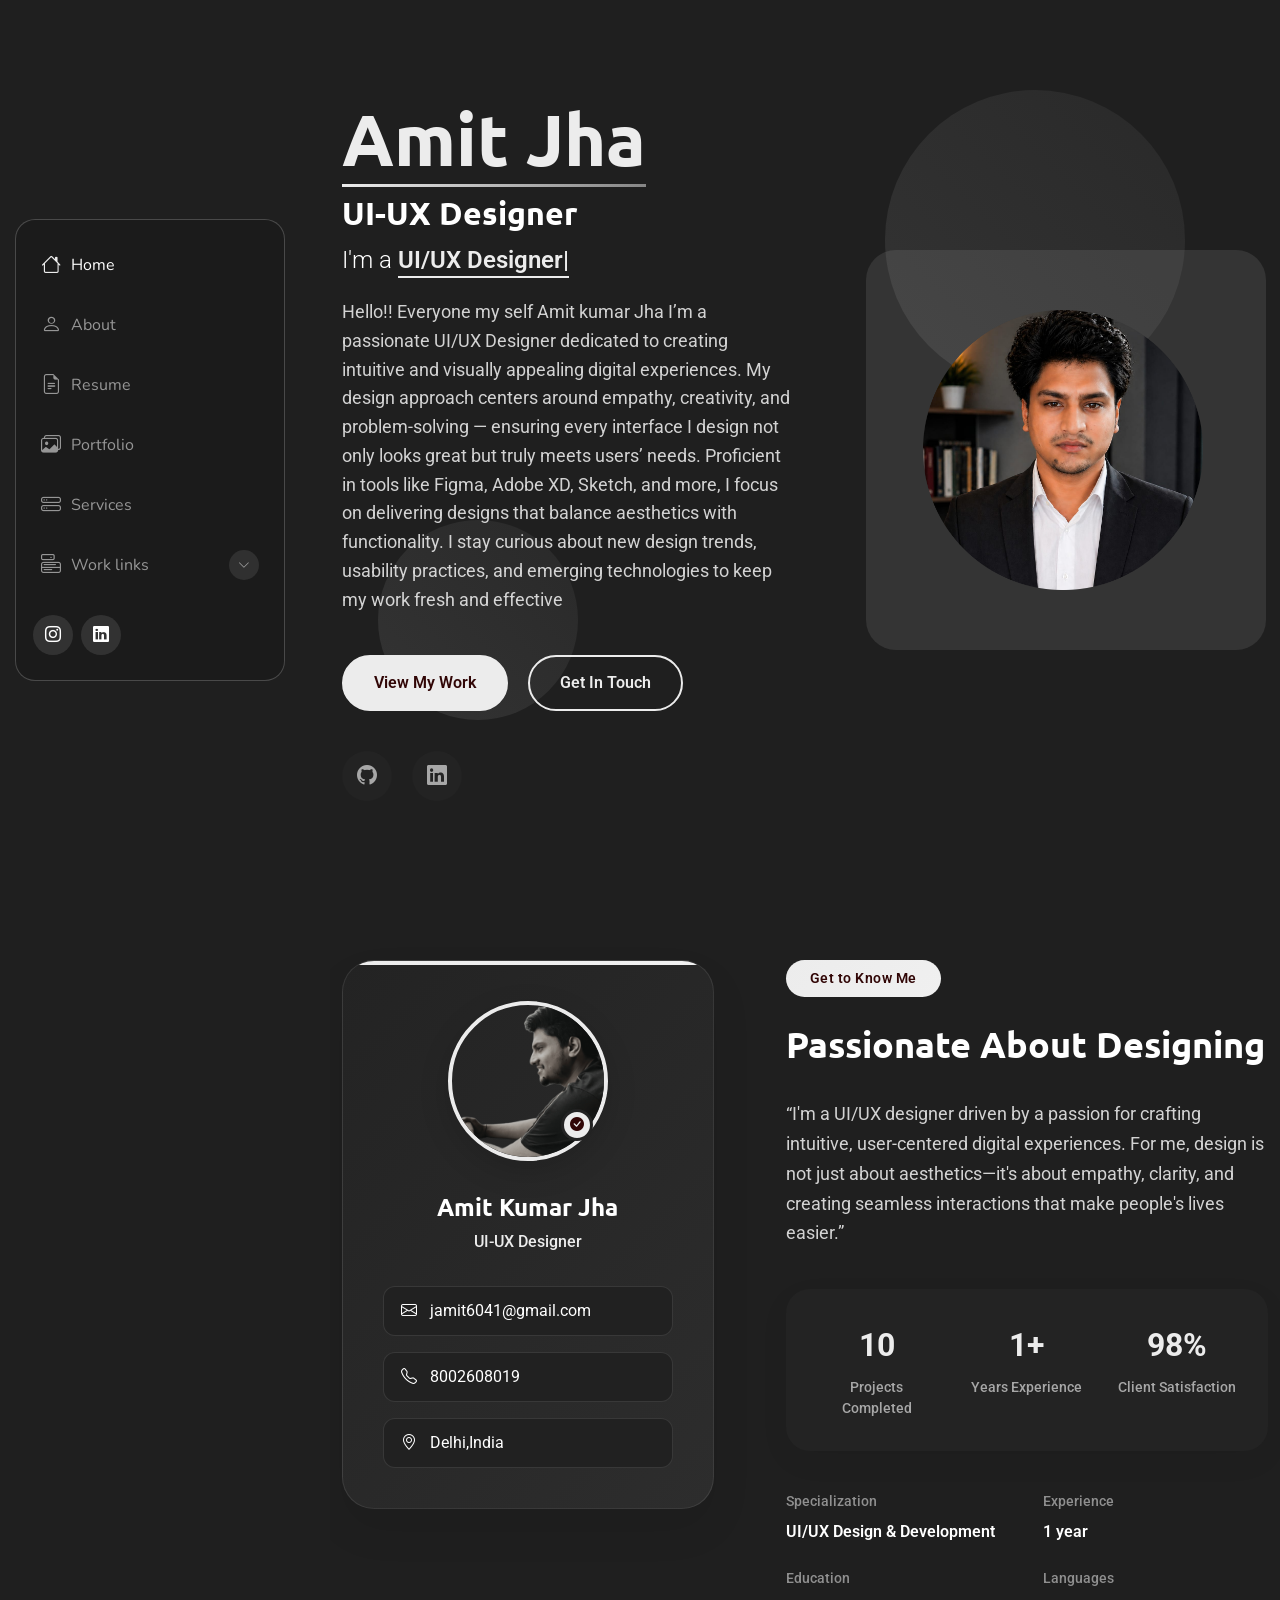
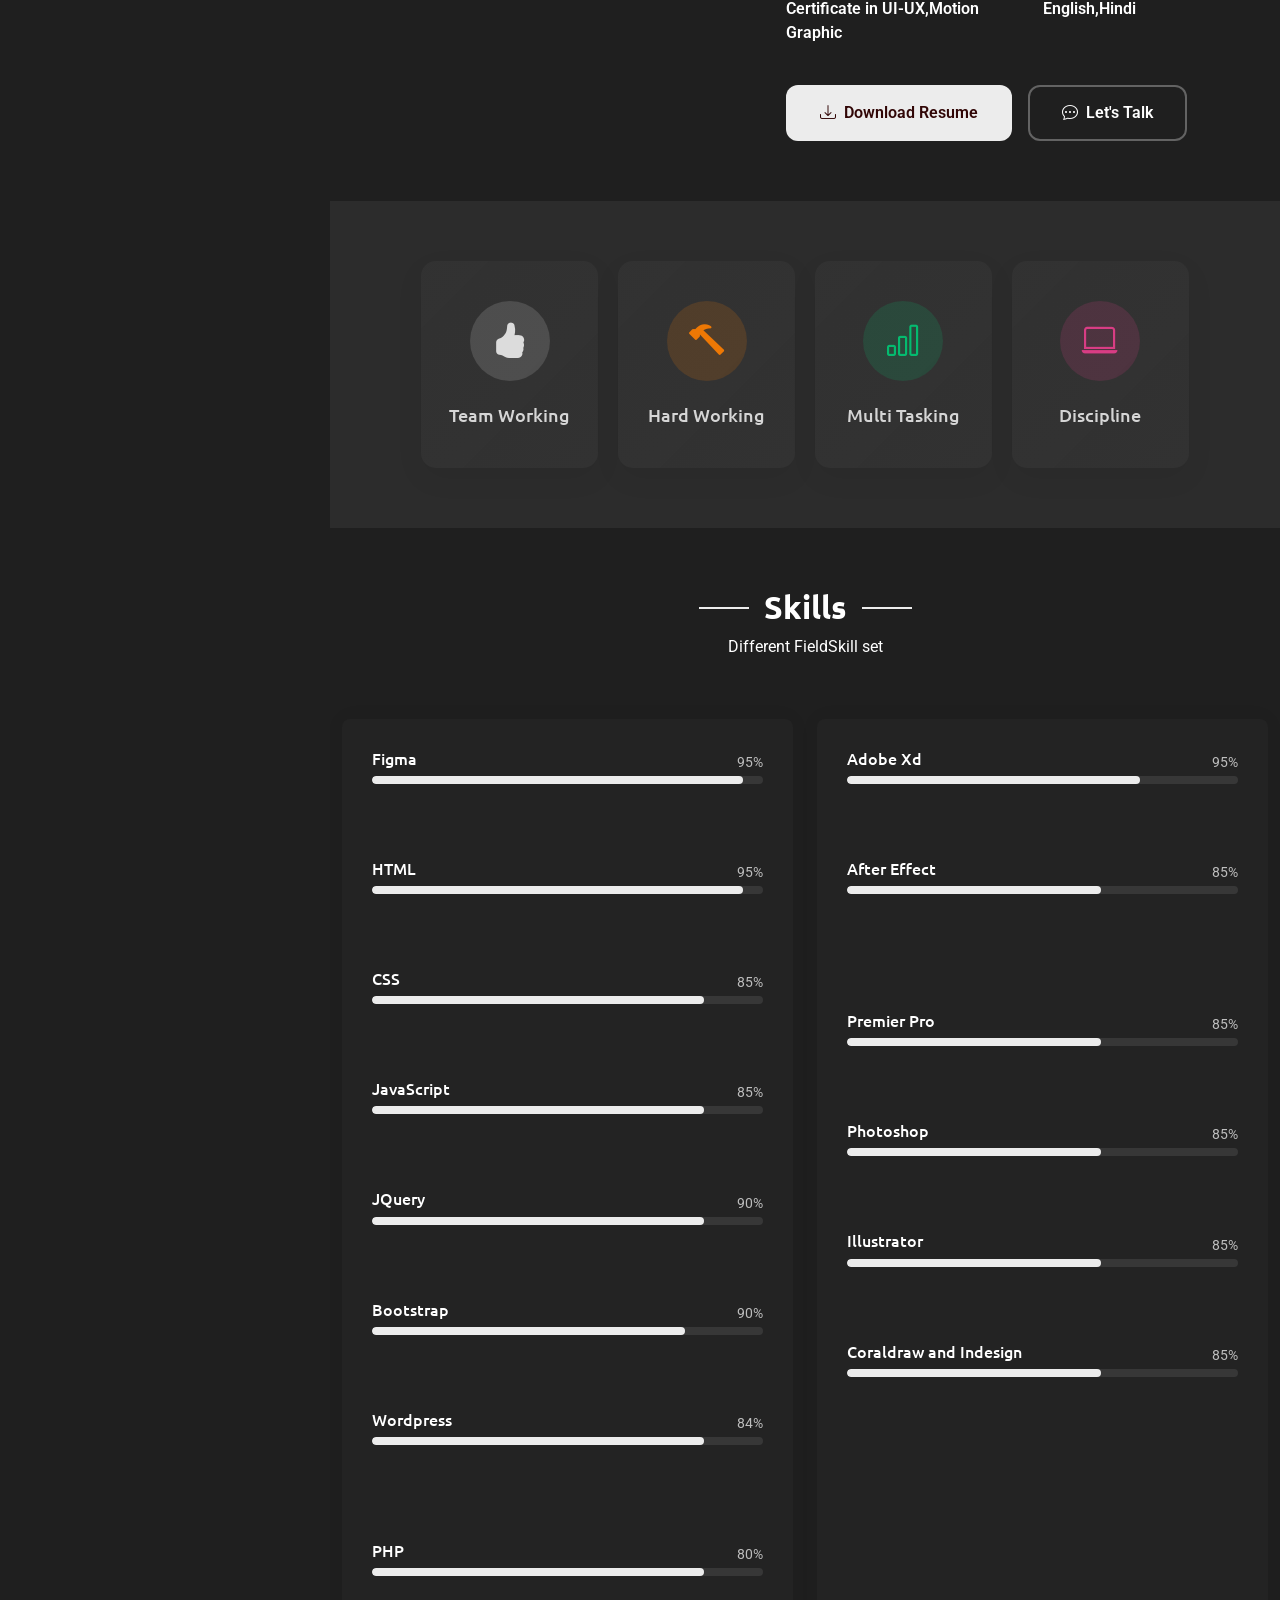
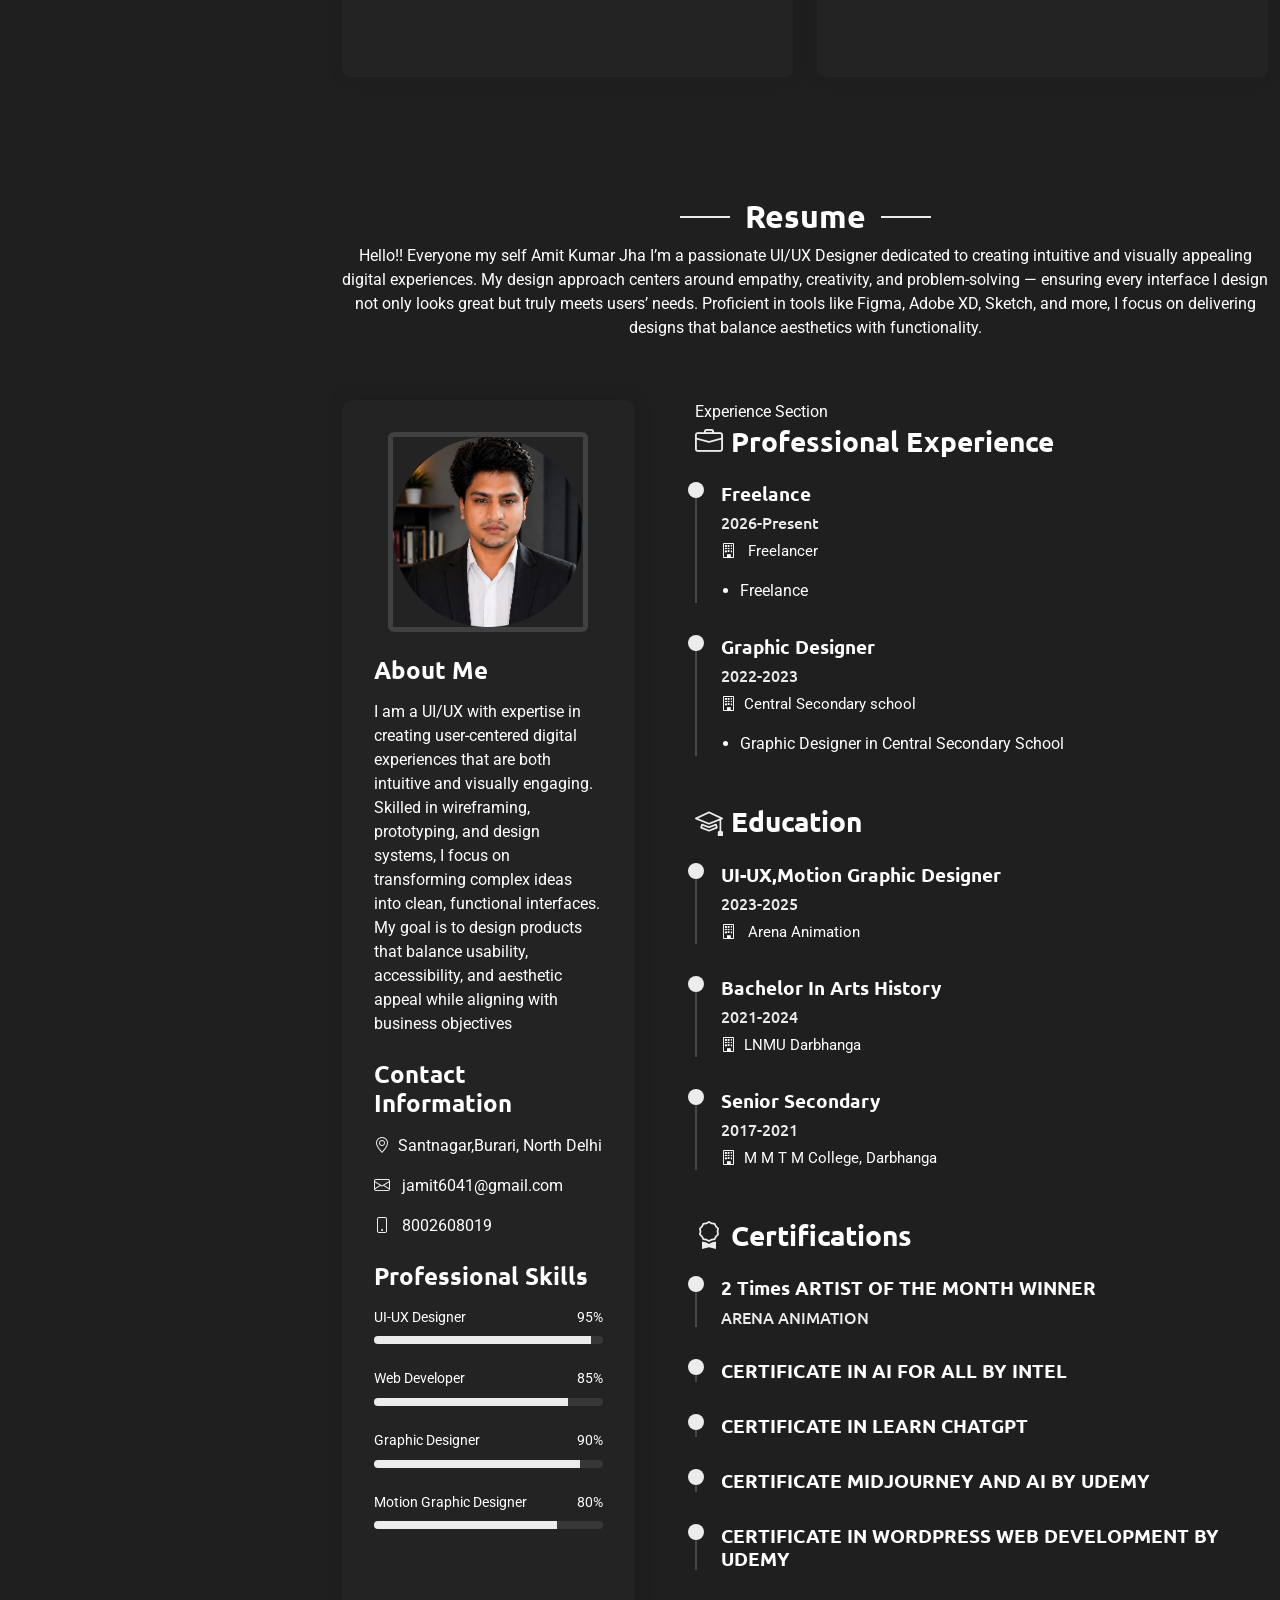
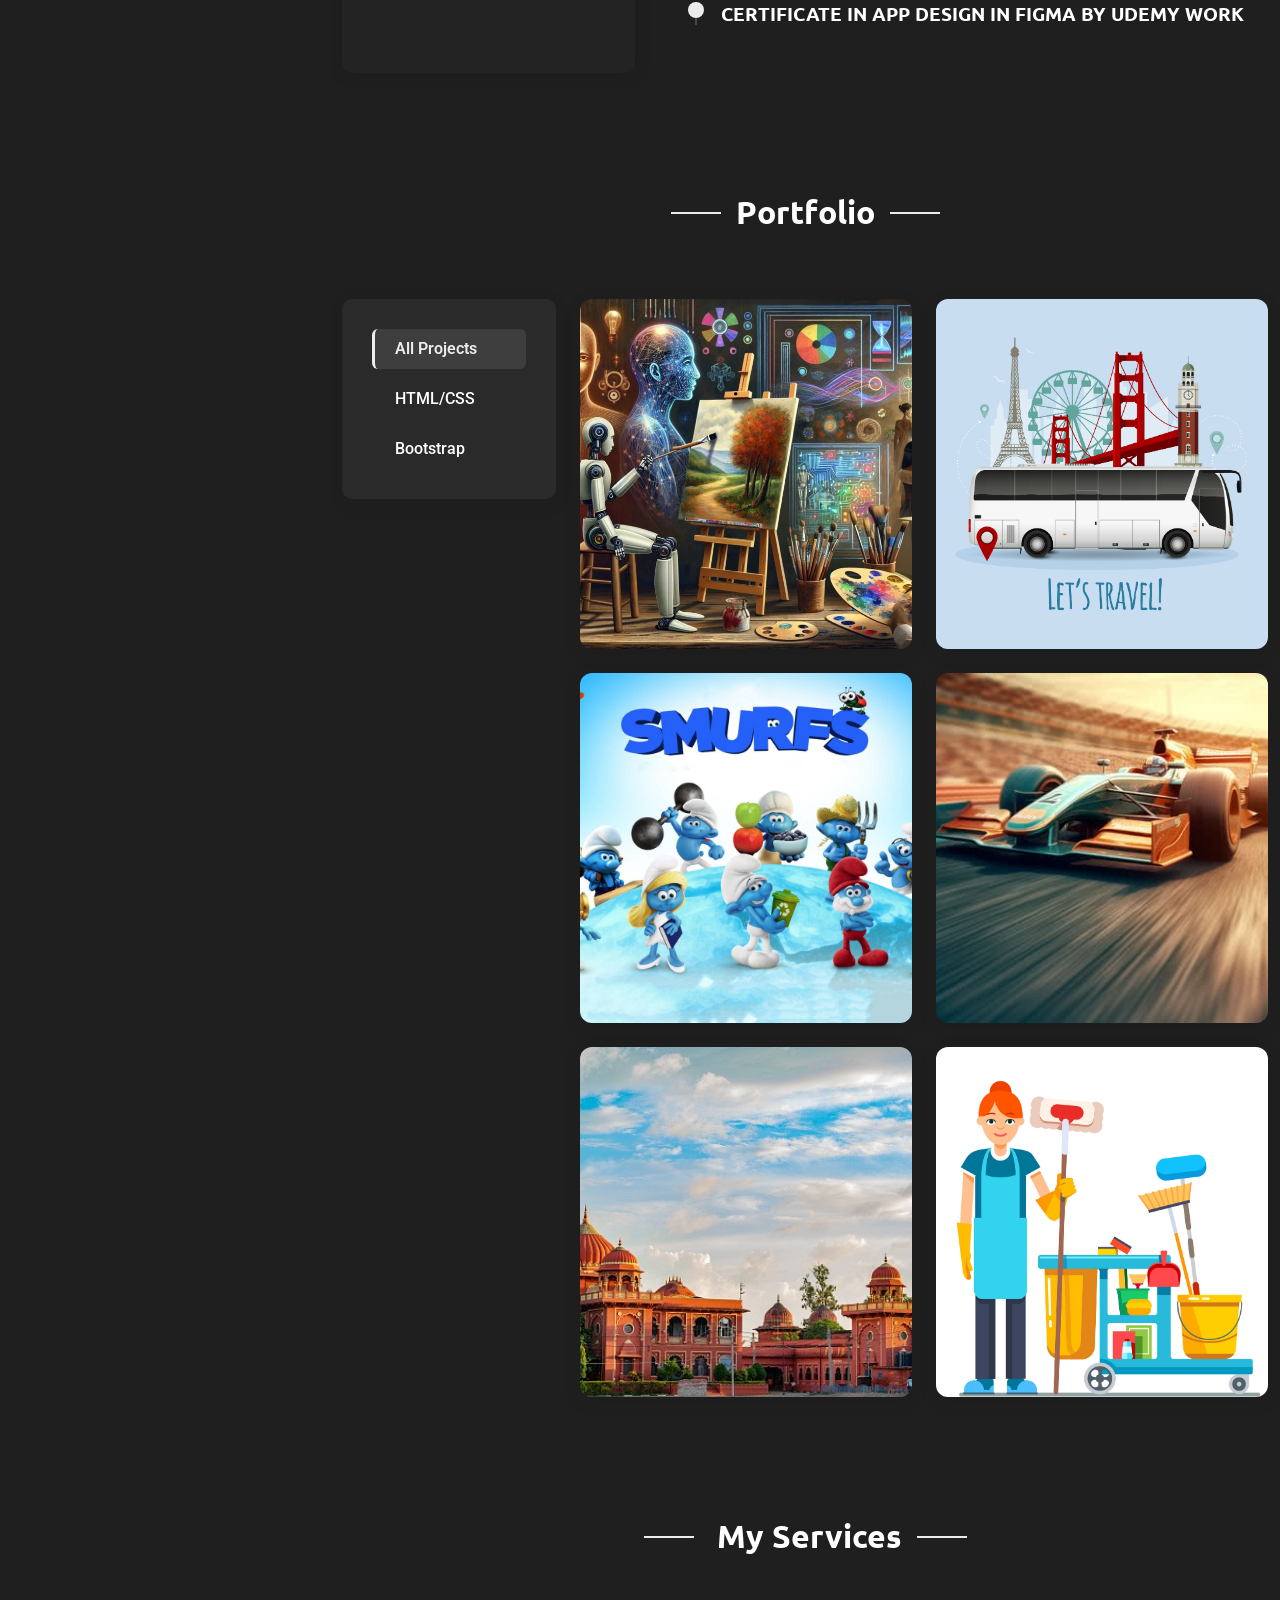
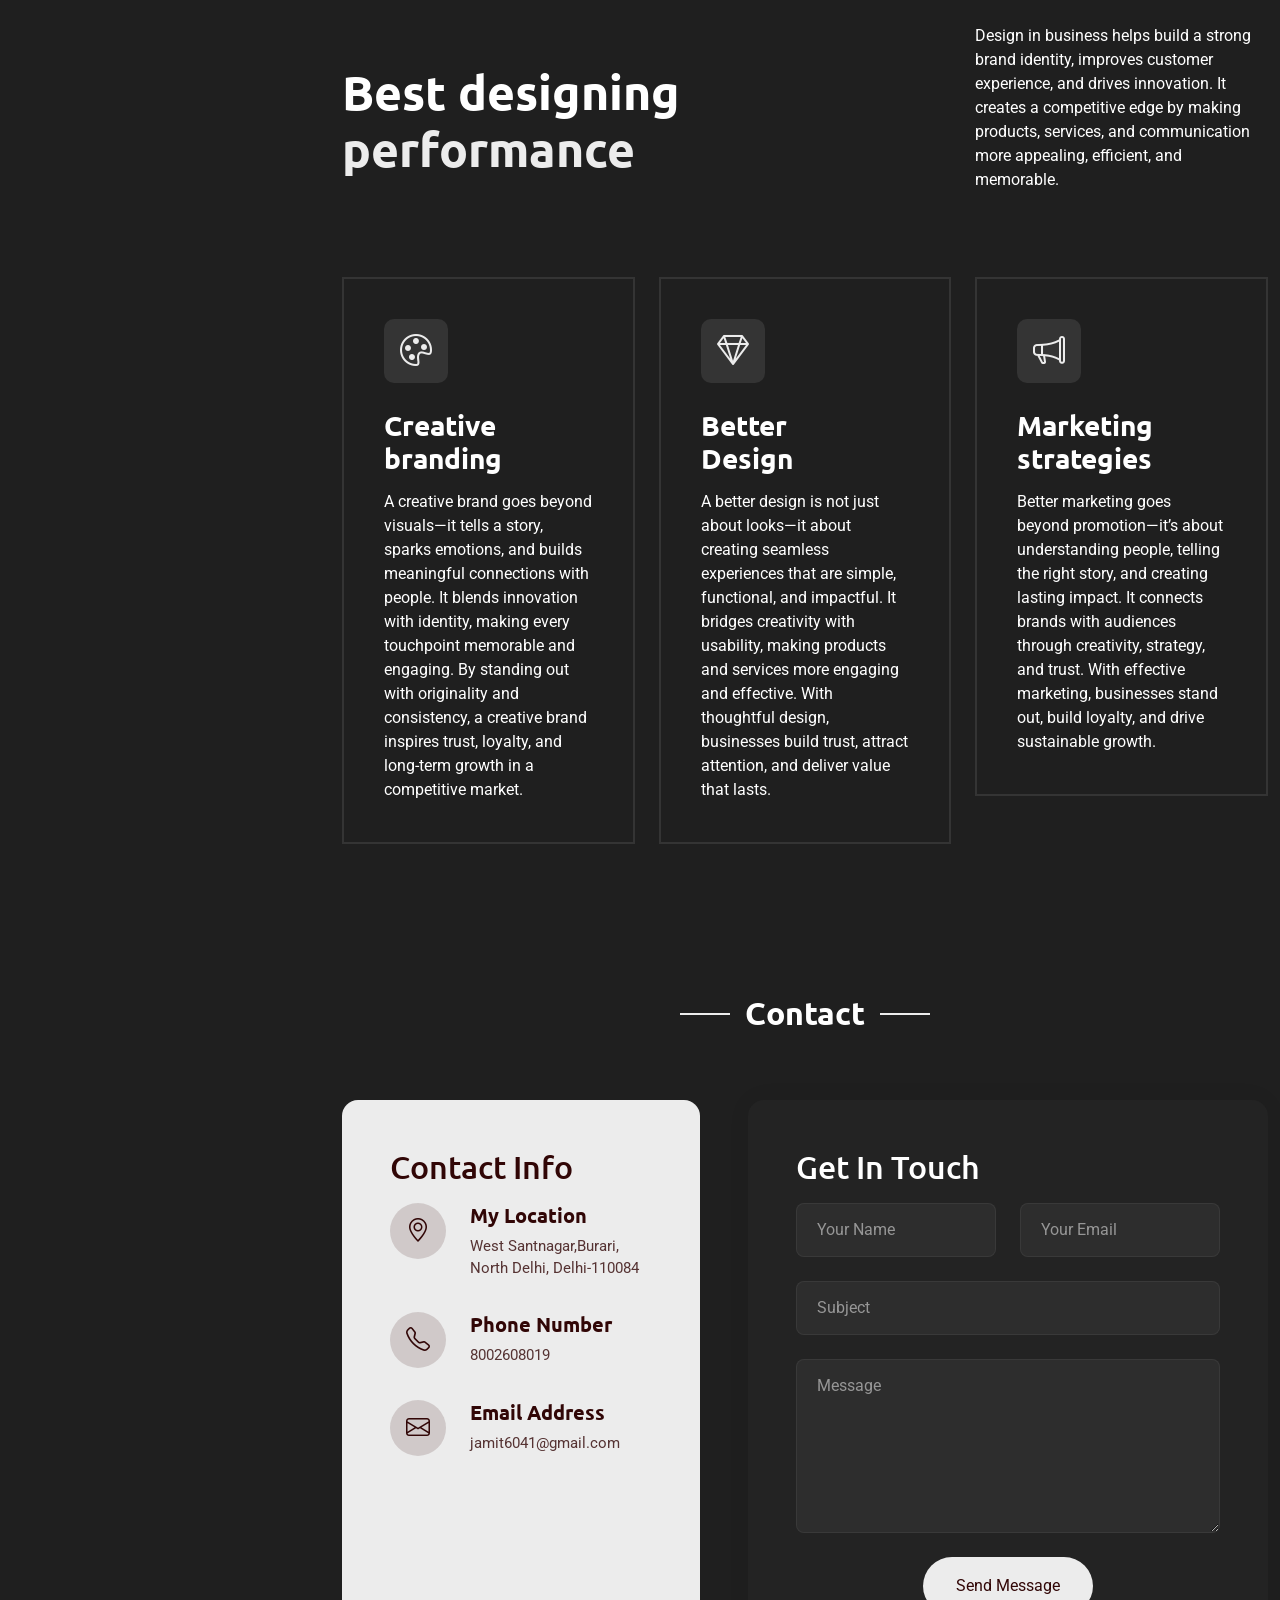
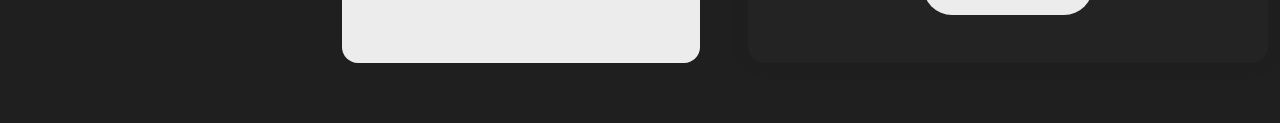
==== commit a75c2a1d: "Add files via upload" ====
--- a/index.html
+++ b/index.html
@@ -692,7 +692,7 @@
               <h3><i class="bi bi-award me-2"></i>Certifications</h3>
 
               <div class="resume-item">
-                <h4>4 Times ARTIST OF THE MONTH WINNER</h4>
+                <h4>2  Times ARTIST OF THE MONTH WINNER</h4>
                 <h5>ARENA ANIMATION</h5>
               </div>
 
@@ -781,7 +781,7 @@
 
                 <div class="col-lg-6 col-md-6 portfolio-item isotope-item filter-design">
                   <div class="portfolio-wrap">
-                    <img src="images/bus.jpg" class="img-fluid" alt="Portfolio Image" loading="lazy">
+                    <img src="images/buss.jpg.jpg" class="img-fluid" alt="Portfolio Image" loading="lazy">
                     <div class="portfolio-info">
                       <div class="content">
                         <span class="category">Bootstrap</span>
--- a/assets/css/main34.css
+++ b/assets/css/main34.css
@@ -0,0 +1,2553 @@
+/**
+* Template Name: SnapFolio
+* Template URL: https://bootstrapmade.com/snapfolio-bootstrap-portfolio-template/
+* Updated: Jul 21 2025 with Bootstrap v5.3.7
+* Author: BootstrapMade.com
+* License: https://bootstrapmade.com/license/
+*/
+
+/*--------------------------------------------------------------
+# Font & Color Variables
+# Help: https://bootstrapmade.com/color-system/
+--------------------------------------------------------------*/
+/* Fonts */
+:root {
+  --default-font: "Roboto",  system-ui, -apple-system, "Segoe UI", Roboto, "Helvetica Neue", Arial, "Noto Sans", "Liberation Sans", sans-serif, "Apple Color Emoji", "Segoe UI Emoji", "Segoe UI Symbol", "Noto Color Emoji";
+  --heading-font: "Ubuntu",  sans-serif;
+  --nav-font: "Nunito",  sans-serif;
+}
+
+/* Global Colors - The following color variables are used throughout the website. Updating them here will change the color scheme of the entire website */
+:root { 
+  --background-color: #1f1f1f; /* Background color for the entire website, including individual sections */
+  --default-color: #ffffff; /* Default color used for the majority of the text content across the entire website */
+  --heading-color: #ffffff; /* Color for headings, subheadings and title throughout the website */
+  --accent-color: #ececec; /* Accent color that represents your brand on the website. It's used for buttons, links, and other elements that need to stand out */
+  --surface-color: #232323; /* The surface color is used as a background of boxed elements within sections, such as cards, icon boxes, or other elements that require a visual separation from the global background. */
+  --contrast-color: #310606; /* Contrast color for text, ensuring readability against backgrounds of accent, heading, or default colors. */
+}
+
+/* Nav Menu Colors - The following color variables are used specifically for the navigation menu. They are separate from the global colors to allow for more customization options */
+:root {
+  --nav-color: rgba(236, 236, 236, 0.59);  /* The default color of the main navmenu links */
+  --nav-hover-color: #ffffff; /* Applied to main navmenu links when they are hovered over or active */
+  --nav-mobile-background-color: #393939; /* Used as the background color for mobile navigation menu */
+  --nav-dropdown-background-color: #393939; /* Used as the background color for dropdown items that appear when hovering over primary navigation items */
+  --nav-dropdown-color: #ffffff; /* Used for navigation links of the dropdown items in the navigation menu. */
+  --nav-dropdown-hover-color: #ececec; /* Similar to --nav-hover-color, this color is applied to dropdown navigation links when they are hovered over. */
+}
+
+/* Color Presets - These classes override global colors when applied to any section or element, providing reuse of the sam color scheme. */
+
+.light-background {
+  --background-color: #2c2c2c;
+  --surface-color: #323232;
+}
+
+.dark-background {
+  --background-color: #040b14;
+  --default-color: #ffffff;
+  --heading-color: #ffffff;
+  --surface-color: #151f2b;
+  --contrast-color: #ffffff;
+}
+
+/* Smooth scroll */
+:root {
+  scroll-behavior: smooth;
+}
+
+/*--------------------------------------------------------------
+# General Styling & Shared Classes
+--------------------------------------------------------------*/
+body {
+  color: var(--default-color);
+  background-color: var(--background-color);
+  font-family: var(--default-font);
+}
+
+a {
+  color: var(--accent-color);
+  text-decoration: none;
+  transition: 0.3s;
+}
+
+a:hover {
+  color: color-mix(in srgb, var(--accent-color), transparent 25%);
+  text-decoration: none;
+}
+
+h1,
+h2,
+h3,
+h4,
+h5,
+h6 {
+  color: var(--heading-color);
+  font-family: var(--heading-font);
+}
+
+/* PHP Email Form Messages
+------------------------------*/
+.php-email-form .error-message {
+  display: none;
+  background: #df1529;
+  color: #ffffff;
+  text-align: left;
+  padding: 15px;
+  margin-bottom: 24px;
+  font-weight: 600;
+}
+
+.php-email-form .sent-message {
+  display: none;
+  color: #ffffff;
+  background: #059652;
+  text-align: center;
+  padding: 15px;
+  margin-bottom: 24px;
+  font-weight: 600;
+}
+
+.php-email-form .loading {
+  display: none;
+  background: var(--surface-color);
+  text-align: center;
+  padding: 15px;
+  margin-bottom: 24px;
+}
+
+.php-email-form .loading:before {
+  content: "";
+  display: inline-block;
+  border-radius: 50%;
+  width: 24px;
+  height: 24px;
+  margin: 0 10px -6px 0;
+  border: 3px solid var(--accent-color);
+  border-top-color: var(--surface-color);
+  animation: php-email-form-loading 1s linear infinite;
+}
+
+@keyframes php-email-form-loading {
+  0% {
+    transform: rotate(0deg);
+  }
+
+  100% {
+    transform: rotate(360deg);
+  }
+}
+
+/*--------------------------------------------------------------
+# Global Header
+--------------------------------------------------------------*/
+.header {
+  --background-color: #1b1b1b;
+  --contrast-color: #444444;
+  color: var(--default-color);
+  position: fixed;
+  top: 0;
+  left: 0;
+  bottom: 0;
+  padding: 0 15px;
+  width: 300px;
+  transition: all ease-in-out 0.3s;
+  overflow-y: auto;
+  z-index: 997;
+}
+
+.header .header-container {
+  border-radius: 20px;
+  padding: 15px;
+  background-color: var(--background-color);
+  border: 1px solid color-mix(in srgb, var(--default-color), transparent 80%);
+}
+
+.header .social-links {
+  margin: 0 0 10px 0;
+}
+
+.header .social-links a {
+  font-size: 16px;
+  display: inline-flex;
+  align-items: center;
+  justify-content: center;
+  background: color-mix(in srgb, var(--default-color), transparent 90%);
+  color: var(--default-color);
+  margin: 0 2px;
+  border-radius: 50%;
+  text-align: center;
+  width: 40px;
+  height: 40px;
+  transition: 0.3s;
+}
+
+.header .social-links a:hover {
+  color: var(--contrast-color);
+  background: var(--accent-color);
+}
+
+@media (min-width: 1200px) {
+
+  .header~main,
+  .header~#footer {
+    margin-left: 330px;
+  }
+}
+
+@media (max-width: 1199px) {
+  .header {
+    left: -100%;
+  }
+}
+
+.header.header-show {
+  left: 0;
+}
+
+.header .header-toggle {
+  color: var(--contrast-color);
+  background-color: var(--accent-color);
+  font-size: 22px;
+  display: flex;
+  align-items: center;
+  justify-content: center;
+  width: 40px;
+  height: 40px;
+  border-radius: 50%;
+  cursor: pointer;
+  position: fixed;
+  top: 15px;
+  right: 15px;
+  z-index: 9999;
+  transition: background-color 0.3s;
+}
+
+.header .header-toggle:hover {
+  color: var(--contrast-color);
+  background-color: color-mix(in srgb, var(--accent-color) 90%, white 15%);
+}
+
+/*--------------------------------------------------------------
+# Navigation Menu
+--------------------------------------------------------------*/
+.mobile-nav-toggle {
+  display: none;
+}
+
+.navmenu {
+  padding: 0;
+  z-index: 9997;
+  width: 100%;
+}
+
+.navmenu ul {
+  list-style: none;
+  padding: 0 0 20px 0;
+  margin: 0;
+}
+
+.navmenu a,
+.navmenu a:focus {
+  color: var(--nav-color);
+  padding: 15px 10px;
+  font-family: var(--nav-font);
+  font-size: 16px;
+  font-weight: 400;
+  display: flex;
+  align-items: center;
+  white-space: nowrap;
+  transition: 0.3s;
+  width: 100%;
+}
+
+.navmenu a .navicon,
+.navmenu a:focus .navicon {
+  font-size: 20px;
+  margin-right: 10px;
+}
+
+.navmenu a .toggle-dropdown,
+.navmenu a:focus .toggle-dropdown {
+  font-size: 12px;
+  line-height: 0;
+  margin-left: auto;
+  width: 30px;
+  height: 30px;
+  display: flex;
+  align-items: center;
+  justify-content: center;
+  border-radius: 50%;
+  transition: 0.3s;
+  flex-shrink: 0;
+  background-color: color-mix(in srgb, var(--accent-color), transparent 90%);
+}
+
+.navmenu a .toggle-dropdown:hover,
+.navmenu a:focus .toggle-dropdown:hover {
+  background-color: var(--accent-color);
+  color: var(--contrast-color);
+}
+
+.navmenu a:hover,
+.navmenu .active,
+.navmenu .active:focus {
+  color: var(--nav-hover-color);
+}
+
+.navmenu a:hover .navicon,
+.navmenu .active .navicon,
+.navmenu .active:focus .navicon {
+  color: var(--accent-color);
+}
+
+.navmenu .active .toggle-dropdown,
+.navmenu .active:focus .toggle-dropdown {
+  background-color: var(--accent-color);
+  color: var(--contrast-color);
+  transform: rotate(180deg);
+}
+
+.navmenu .dropdown {
+  display: block;
+}
+
+.navmenu .dropdown a,
+.navmenu .dropdown a:focus {
+  color: --nav-dropdown-color;
+}
+
+.navmenu .dropdown a:hover,
+.navmenu .dropdown .active,
+.navmenu .dropdown .active:focus {
+  color: var(--nav-dropdown-hover-color);
+}
+
+.navmenu .dropdown ul {
+  position: static;
+  display: none;
+  z-index: 99;
+  padding: 5px 10px;
+  margin: 5px 10px;
+  background-color: var(--nav-dropdown-background-color);
+  border: 1px solid color-mix(in srgb, var(--default-color), transparent 90%);
+  box-shadow: none;
+  transition: all 0.5s ease-in-out;
+}
+
+.navmenu .dropdown ul ul {
+  background-color: rgba(33, 37, 41, 0.1);
+}
+
+.navmenu .dropdown>.dropdown-active {
+  display: block;
+  background-color: rgba(33, 37, 41, 0.03);
+}
+
+/*--------------------------------------------------------------
+# Global Footer
+--------------------------------------------------------------*/
+.footer {
+  color: var(--default-color);
+  background-color: var(--background-color);
+  font-size: 14px;
+  padding: 0 0 40px 0;
+  position: relative;
+}
+
+.footer .copyright {
+  padding-top: 40px;
+  border-top: 1px solid color-mix(in srgb, var(--default-color), transparent 90%);
+}
+
+.footer .copyright p {
+  margin-bottom: 0;
+}
+
+.footer .credits {
+  margin-top: 4px;
+  font-size: 13px;
+  text-align: center;
+}
+
+/*--------------------------------------------------------------
+# Preloader
+--------------------------------------------------------------*/
+#preloader {
+  position: fixed;
+  inset: 0;
+  z-index: 999999;
+  overflow: hidden;
+  background: var(--background-color);
+  transition: all 0.6s ease-out;
+}
+
+#preloader:before {
+  content: "";
+  position: fixed;
+  top: calc(50% - 30px);
+  left: calc(50% - 30px);
+  border: 6px solid #ffffff;
+  border-color: var(--accent-color) transparent var(--accent-color) transparent;
+  border-radius: 50%;
+  width: 60px;
+  height: 60px;
+  animation: animate-preloader 1.5s linear infinite;
+}
+
+@keyframes animate-preloader {
+  0% {
+    transform: rotate(0deg);
+  }
+
+  100% {
+    transform: rotate(360deg);
+  }
+}
+
+/*--------------------------------------------------------------
+# Scroll Top Button
+--------------------------------------------------------------*/
+.scroll-top {
+  position: fixed;
+  visibility: hidden;
+  opacity: 0;
+  right: 15px;
+  bottom: -15px;
+  z-index: 99999;
+  background-color: var(--accent-color);
+  width: 44px;
+  height: 44px;
+  border-radius: 50px;
+  transition: all 0.4s;
+}
+
+.scroll-top i {
+  font-size: 24px;
+  color: var(--contrast-color);
+  line-height: 0;
+}
+
+.scroll-top:hover {
+  background-color: color-mix(in srgb, var(--accent-color), transparent 20%);
+  color: var(--contrast-color);
+}
+
+.scroll-top.active {
+  visibility: visible;
+  opacity: 1;
+  bottom: 15px;
+}
+
+/*--------------------------------------------------------------
+# Disable aos animation delay on mobile devices
+--------------------------------------------------------------*/
+@media screen and (max-width: 768px) {
+  [data-aos-delay] {
+    transition-delay: 0 !important;
+  }
+}
+
+/*--------------------------------------------------------------
+# Global Page Titles & Breadcrumbs
+--------------------------------------------------------------*/
+.page-title {
+  color: var(--default-color);
+  padding: 25px 0 0 0;
+  position: relative;
+}
+
+.page-title .container {
+  border-bottom: 1px solid color-mix(in srgb, var(--default-color), transparent 90%);
+  padding-bottom: 25px;
+}
+
+.page-title h1 {
+  font-size: 24px;
+  font-weight: 700;
+}
+
+.page-title .breadcrumbs ol {
+  display: flex;
+  flex-wrap: wrap;
+  list-style: none;
+  padding: 0;
+  margin: 0;
+  font-size: 14px;
+  font-weight: 400;
+}
+
+.page-title .breadcrumbs ol li+li {
+  padding-left: 10px;
+}
+
+.page-title .breadcrumbs ol li+li::before {
+  content: "/";
+  display: inline-block;
+  padding-right: 10px;
+  color: color-mix(in srgb, var(--default-color), transparent 70%);
+}
+
+/*--------------------------------------------------------------
+# Global Sections
+--------------------------------------------------------------*/
+section,
+.section {
+  color: var(--default-color);
+  background-color: var(--background-color);
+  padding: 60px 0;
+  overflow: clip;
+}
+
+/*--------------------------------------------------------------
+# Global Section Titles
+--------------------------------------------------------------*/
+.section-title {
+  text-align: center;
+  padding-bottom: 60px;
+  position: relative;
+}
+
+.section-title h2 {
+  font-size: 32px;
+  font-weight: 700;
+  position: relative;
+}
+
+.section-title h2:before,
+.section-title h2:after {
+  content: "";
+  width: 50px;
+  height: 2px;
+  background: var(--accent-color);
+  display: inline-block;
+}
+
+.section-title h2:before {
+  margin: 0 15px 10px 0;
+}
+
+.section-title h2:after {
+  margin: 0 0 10px 15px;
+}
+
+.section-title p {
+  margin-bottom: 0;
+}
+
+/*--------------------------------------------------------------
+# Hero Section
+--------------------------------------------------------------*/
+.hero {
+  min-height: 100vh;
+  position: relative;
+  overflow: hidden;
+  display: flex;
+  align-items: center;
+}
+
+.hero .background-elements {
+  position: absolute;
+  top: 0;
+  left: 0;
+  width: 100%;
+  height: 100%;
+  z-index: 1;
+  overflow: hidden;
+}
+
+.hero .background-elements .bg-circle {
+  position: absolute;
+  border-radius: 50%;
+  background: linear-gradient(45deg, color-mix(in srgb, var(--accent-color), transparent 90%), color-mix(in srgb, var(--accent-color), transparent 95%));
+  animation: float 6s ease-in-out infinite;
+}
+
+.hero .background-elements .bg-circle.circle-1 {
+  width: 300px;
+  height: 300px;
+  top: 10%;
+  right: 10%;
+  animation-delay: 0s;
+}
+
+.hero .background-elements .bg-circle.circle-2 {
+  width: 200px;
+  height: 200px;
+  bottom: 20%;
+  left: 5%;
+  animation-delay: 2s;
+}
+
+.hero .hero-content {
+  position: relative;
+  width: 100%;
+  z-index: 2;
+}
+
+.hero .container {
+  position: relative;
+  z-index: 3;
+}
+
+.hero .hero-text h1 {
+  font-size: 72px;
+  font-weight: 800;
+  line-height: 1.1;
+  margin-bottom: 15px;
+  color: var(--heading-color);
+}
+
+.hero .hero-text h1 .accent-text {
+  color: var(--accent-color);
+  position: relative;
+}
+
+.hero .hero-text h1 .accent-text::after {
+  content: "";
+  position: absolute;
+  bottom: -5px;
+  left: 0;
+  width: 100%;
+  height: 3px;
+  background: linear-gradient(90deg, var(--accent-color), color-mix(in srgb, var(--accent-color), transparent 50%));
+}
+
+.hero .hero-text h2 {
+  font-size: 32px;
+  font-weight: 600;
+  color: var(--heading-color);
+  margin-bottom: 10px;
+}
+
+.hero .hero-text .lead {
+  font-size: 24px;
+  margin-bottom: 20px;
+  color: var(--default-color);
+}
+
+.hero .hero-text .lead span {
+  color: var(--accent-color);
+  font-weight: 600;
+  border-bottom: 2px solid var(--accent-color);
+  padding-bottom: 2px;
+}
+
+.hero .hero-text .description {
+  font-size: 18px;
+  line-height: 1.6;
+  color: color-mix(in srgb, var(--default-color), transparent 20%);
+  margin-bottom: 40px;
+  max-width: 500px;
+}
+
+.hero .hero-actions {
+  display: flex;
+  gap: 20px;
+  margin-bottom: 40px;
+  flex-wrap: wrap;
+}
+
+.hero .hero-actions .btn {
+  padding: 14px 30px;
+  font-size: 16px;
+  font-weight: 600;
+  border-radius: 50px;
+  text-decoration: none;
+  transition: all 0.3s ease;
+  border: 2px solid;
+}
+
+.hero .hero-actions .btn.btn-primary {
+  background-color: var(--accent-color);
+  color: var(--contrast-color);
+  border-color: var(--accent-color);
+}
+
+.hero .hero-actions .btn.btn-primary:hover {
+  background-color: color-mix(in srgb, var(--accent-color), black 10%);
+  transform: translateY(-2px);
+  box-shadow: 0 8px 25px color-mix(in srgb, var(--accent-color), transparent 70%);
+}
+
+.hero .hero-actions .btn.btn-outline {
+  background-color: transparent;
+  color: var(--accent-color);
+  border-color: var(--accent-color);
+}
+
+.hero .hero-actions .btn.btn-outline:hover {
+  background-color: var(--accent-color);
+  color: var(--contrast-color);
+  transform: translateY(-2px);
+}
+
+.hero .social-links {
+  display: flex;
+  gap: 20px;
+}
+
+.hero .social-links a {
+  width: 50px;
+  height: 50px;
+  display: flex;
+  align-items: center;
+  justify-content: center;
+  background-color: var(--surface-color);
+  color: color-mix(in srgb, var(--default-color), transparent 40%);
+  border-radius: 50%;
+  font-size: 20px;
+  transition: all 0.3s ease;
+}
+
+.hero .social-links a:hover {
+  color: var(--contrast-color);
+  background-color: var(--accent-color);
+  transform: translateY(-3px);
+  box-shadow: 0 8px 25px color-mix(in srgb, var(--accent-color), transparent 70%);
+}
+
+.hero .hero-visual {
+  display: flex;
+  justify-content: center;
+  align-items: center;
+  height: 100%;
+}
+
+.hero .hero-visual .profile-container {
+  position: relative;
+  width:  400px;
+  height: 400px;
+}
+
+.hero .hero-visual .profile-container .profile-background {
+  position: absolute;
+  top: 0px;
+  left: 23px;
+  width: 100%;
+  height: 100%;
+  background: color-mix(in srgb, var(--accent-color), transparent 90%);
+  border-radius: 30px;
+  z-index: 1;
+}
+
+.hero .hero-visual .profile-container .profile-image {
+  position: relative;
+  padding-left: 80px;
+  width: 90%;
+  height: 100%;
+  object-fit: contain;
+  border-radius: 30px;
+  z-index: 2;
+}
+
+@keyframes float {
+
+  0%,
+  100% {
+    transform: translateY(0px);
+  }
+
+  50% {
+    transform: translateY(-20px);
+  }
+}
+
+@keyframes floatIcon {
+
+  0%,
+  100% {
+    transform: translateY(0px) rotate(0deg);
+  }
+
+  50% {
+    transform: translateY(-10px) rotate(5deg);
+  }
+}
+
+@media (max-width: 992px) {
+  .hero .hero-text {
+    text-align: center;
+    margin-bottom: 50px;
+  }
+
+  .hero .hero-text h1 {
+    font-size: 56px;
+  }
+
+  .hero .hero-text h2 {
+    font-size: 28px;
+  }
+
+  .hero .hero-text .lead {
+    font-size: 20px;
+  }
+
+  .hero .hero-visual .profile-container {
+    width: 350px;
+    height: 350px;
+  }
+}
+
+@media (max-width: 768px) {
+  .hero .hero-text h1 {
+    font-size: 42px;
+  }
+
+  .hero .hero-text h2 {
+    font-size: 24px;
+  }
+
+  .hero .hero-text .lead {
+    font-size: 18px;
+  }
+
+  .hero .hero-text .description {
+    font-size: 16px;
+  }
+
+  .hero .hero-actions {
+    justify-content: center;
+  }
+
+  .hero .hero-actions .btn {
+    padding: 12px 25px;
+    font-size: 14px;
+  }
+
+  .hero .hero-visual .profile-container {
+    width: 300px;
+    height: 300px;
+  }
+
+  .hero .background-elements .bg-circle.circle-1 {
+    width: 200px;
+    height: 200px;
+  }
+
+  .hero .background-elements .bg-circle.circle-2 {
+    width: 150px;
+    height: 150px;
+  }
+
+  .hero .background-elements .bg-circle.circle-3 {
+    width: 100px;
+    height: 100px;
+  }
+}
+
+/*--------------------------------------------------------------
+# About Section
+--------------------------------------------------------------*/
+.about .profile-card {
+  background: linear-gradient(135deg, var(--surface-color) 0%, color-mix(in srgb, var(--surface-color), var(--accent-color) 5%) 100%);
+  border-radius: 2rem;
+  padding: 2.5rem;
+  text-align: center;
+  box-shadow: 0 20px 40px rgba(0, 0, 0, 0.08);
+  border: 1px solid color-mix(in srgb, var(--accent-color), transparent 90%);
+  position: relative;
+  overflow: hidden;
+}
+
+.about .profile-card::before {
+  content: "";
+  position: absolute;
+  top: 0;
+  left: 0;
+  right: 0;
+  height: 4px;
+  background: linear-gradient(90deg, var(--accent-color), color-mix(in srgb, var(--accent-color), var(--heading-color) 30%));
+}
+
+@media (max-width: 991px) {
+  .about .profile-card {
+    margin-bottom: 3rem;
+  }
+}
+
+.about .profile-header {
+  position: relative;
+  margin-bottom: 2rem;
+}
+
+.about .profile-header .profile-image {
+  width: 160px;
+  height: 160px;
+  margin: 0 auto 1.5rem;
+  border-radius: 50%;
+  overflow: hidden;
+  border: 4px solid var(--accent-color);
+  box-shadow: 0 10px 30px rgba(0, 0, 0, 0.15);
+}
+
+.about .profile-header .profile-image img {
+  width: 100%;
+  height: 100%;
+  object-fit: cover;
+}
+
+.about .profile-header .profile-badge {
+  position: absolute;
+  bottom: 20px;
+  right: calc(50% - 65px);
+  width: 32px;
+  height: 32px;
+  background-color: var(--accent-color);
+  border-radius: 50%;
+  display: flex;
+  align-items: center;
+  justify-content: center;
+  border: 3px solid var(--surface-color);
+}
+
+.about .profile-header .profile-badge i {
+  color: var(--contrast-color);
+  font-size: 14px;
+}
+
+.about .profile-content h3 {
+  font-size: 1.5rem;
+  font-weight: 700;
+  margin-bottom: 0.5rem;
+  color: var(--heading-color);
+}
+
+.about .profile-content .profession {
+  color: var(--accent-color);
+  font-weight: 500;
+  margin-bottom: 2rem;
+}
+
+.about .contact-links {
+  display: flex;
+  flex-direction: column;
+  gap: 1rem;
+}
+
+.about .contact-links .contact-item {
+  display: flex;
+  align-items: center;
+  gap: 0.75rem;
+  padding: 0.75rem 1rem;
+  background-color: color-mix(in srgb, var(--surface-color), var(--background-color) 50%);
+  border-radius: 0.75rem;
+  text-decoration: none;
+  color: var(--default-color);
+  transition: all 0.3s;
+  border: 1px solid color-mix(in srgb, var(--default-color), transparent 90%);
+}
+
+.about .contact-links .contact-item:hover {
+  background-color: var(--accent-color);
+  color: var(--contrast-color);
+  transform: translateY(-2px);
+  box-shadow: 0 5px 20px color-mix(in srgb, var(--accent-color), transparent 70%);
+}
+
+.about .contact-links .contact-item i {
+  font-size: 1rem;
+  width: 18px;
+}
+
+.about .about-content {
+  padding-left: 3rem;
+}
+
+@media (max-width: 991px) {
+  .about .about-content {
+    padding-left: 0;
+  }
+}
+
+.about .about-content .section-header {
+  margin-bottom: 2rem;
+}
+
+.about .about-content .section-header .badge-text {
+  display: inline-block;
+  background: linear-gradient(135deg, var(--accent-color), color-mix(in srgb, var(--accent-color), var(--heading-color) 20%));
+  color: var(--contrast-color);
+  padding: 0.5rem 1.5rem;
+  border-radius: 2rem;
+  font-size: 0.875rem;
+  font-weight: 600;
+  letter-spacing: 0.5px;
+  margin-bottom: 1.5rem;
+}
+
+.about .about-content .section-header h2 {
+  font-size: 2.25rem;
+  font-weight: 700;
+  line-height: 1.3;
+  margin: 0;
+}
+
+@media (max-width: 768px) {
+  .about .about-content .section-header h2 {
+    font-size: 1.875rem;
+  }
+}
+
+.about .about-content .description {
+  margin-bottom: 2.5rem;
+}
+
+.about .about-content .description p {
+  font-size: 1.1rem;
+  line-height: 1.7;
+  color: color-mix(in srgb, var(--default-color), transparent 20%);
+  margin-bottom: 1.5rem;
+}
+
+.about .about-content .description p:last-child {
+  margin-bottom: 0;
+}
+
+.about .stats-grid {
+  display: grid;
+  grid-template-columns: repeat(3, 1fr);
+  gap: 2rem;
+  margin-bottom: 2.5rem;
+  padding: 2rem;
+  background-color: var(--surface-color);
+  border-radius: 1.5rem;
+  box-shadow: 0 10px 30px rgba(0, 0, 0, 0.05);
+}
+
+@media (max-width: 768px) {
+  .about .stats-grid {
+    grid-template-columns: 1fr;
+    gap: 1.5rem;
+    text-align: center;
+  }
+}
+
+.about .stats-grid .stat-item {
+  text-align: center;
+}
+
+.about .stats-grid .stat-item .stat-number {
+  font-size: 2rem;
+  font-weight: 700;
+  color: var(--accent-color);
+  display: block;
+  margin-bottom: 0.5rem;
+}
+
+.about .stats-grid .stat-item .stat-label {
+  font-size: 0.875rem;
+  color: color-mix(in srgb, var(--default-color), transparent 40%);
+  font-weight: 500;
+}
+
+.about .details-grid {
+  margin-bottom: 2.5rem;
+}
+
+.about .details-grid .detail-row {
+  display: grid;
+  grid-template-columns: 1fr 1fr;
+  gap: 2rem;
+  margin-bottom: 1.5rem;
+}
+
+@media (max-width: 768px) {
+  .about .details-grid .detail-row {
+    grid-template-columns: 1fr;
+    gap: 1rem;
+  }
+}
+
+.about .details-grid .detail-row:last-child {
+  margin-bottom: 0;
+}
+
+.about .details-grid .detail-item .detail-label {
+  display: block;
+  font-size: 0.875rem;
+  color: color-mix(in srgb, var(--default-color), transparent 50%);
+  margin-bottom: 0.5rem;
+  font-weight: 500;
+}
+
+.about .details-grid .detail-item .detail-value {
+  display: block;
+  font-weight: 600;
+  color: var(--heading-color);
+  font-size: 1rem;
+}
+
+.about .cta-section {
+  display: flex;
+  gap: 1rem;
+  flex-wrap: wrap;
+}
+
+.about .cta-section .btn {
+  padding: 0.875rem 2rem;
+  border-radius: 0.75rem;
+  font-weight: 600;
+  text-decoration: none;
+  transition: all 0.3s;
+  display: inline-flex;
+  align-items: center;
+  gap: 0.5rem;
+  border: 2px solid transparent;
+}
+
+.about .cta-section .btn.btn-primary {
+  background-color: var(--accent-color);
+  color: var(--contrast-color);
+}
+
+.about .cta-section .btn.btn-primary:hover {
+  background-color: color-mix(in srgb, var(--accent-color), black 15%);
+  transform: translateY(-2px);
+  box-shadow: 0 10px 30px color-mix(in srgb, var(--accent-color), transparent 60%);
+}
+
+.about .cta-section .btn.btn-outline {
+  background-color: transparent;
+  color: var(--default-color);
+  border-color: color-mix(in srgb, var(--default-color), transparent 70%);
+}
+
+.about .cta-section .btn.btn-outline:hover {
+  border-color: var(--accent-color);
+  transform: translateY(-2px);
+}
+
+/*--------------------------------------------------------------
+# Stats Section
+--------------------------------------------------------------*/
+.stats .stats-wrapper {
+  display: grid;
+  grid-template-columns: repeat(4, 1fr);
+  gap: 20px;
+}
+
+@media (max-width: 992px) {
+  .stats .stats-wrapper {
+    grid-template-columns: repeat(2, 1fr);
+  }
+}
+
+@media (max-width: 576px) {
+  .stats .stats-wrapper {
+    grid-template-columns: 1fr;
+  }
+}
+
+.stats .stats-item {
+  background: linear-gradient(135deg, color-mix(in srgb, var(--surface-color), transparent 5%), var(--surface-color));
+  border-radius: 15px;
+  padding: 40px 20px;
+  text-align: center;
+  position: relative;
+  transition: transform 0.3s ease, box-shadow 0.3s ease;
+  box-shadow: 0 10px 30px rgba(0, 0, 0, 0.05);
+  overflow: hidden;
+}
+
+.stats .stats-item:hover {
+  transform: translateY(-10px);
+  box-shadow: 0 15px 35px rgba(0, 0, 0, 0.1);
+}
+
+.stats .stats-item:hover .icon-wrapper {
+  transform: scale(1.1);
+}
+
+.stats .stats-item:nth-child(1) .icon-wrapper {
+  background-color: color-mix(in srgb, var(--accent-color), transparent 85%);
+}
+
+.stats .stats-item:nth-child(1) .icon-wrapper i {
+  color: color-mix(in srgb, var(--accent-color), transparent 10%);
+}
+
+.stats .stats-item:nth-child(2) .icon-wrapper {
+  background-color: color-mix(in srgb, #ff7e00, transparent 85%);
+}
+
+.stats .stats-item:nth-child(2) .icon-wrapper i {
+  color: color-mix(in srgb, #ff7e00, transparent 10%);
+}
+
+.stats .stats-item:nth-child(3) .icon-wrapper {
+  background-color: color-mix(in srgb, #00c875, transparent 85%);
+}
+
+.stats .stats-item:nth-child(3) .icon-wrapper i {
+  color: color-mix(in srgb, #00c875, transparent 10%);
+}
+
+.stats .stats-item:nth-child(4) .icon-wrapper {
+  background-color: color-mix(in srgb, #e83e8c, transparent 85%);
+}
+
+.stats .stats-item:nth-child(4) .icon-wrapper i {
+  color: color-mix(in srgb, #e83e8c, transparent 10%);
+}
+
+.stats .stats-item .icon-wrapper {
+  width: 80px;
+  height: 80px;
+  border-radius: 50%;
+  display: flex;
+  align-items: center;
+  justify-content: center;
+  margin: 0 auto 20px;
+  transition: transform 0.3s ease;
+}
+
+.stats .stats-item .icon-wrapper i {
+  font-size: 36px;
+}
+
+.stats .stats-item span {
+  display: block;
+  font-size: 48px;
+  font-weight: 700;
+  color: var(--heading-color);
+  margin-bottom: 10px;
+  line-height: 1;
+  font-family: var(--heading-font);
+}
+
+.stats .stats-item p {
+  color: var(--default-color);
+  font-size: 18px;
+  margin: 0;
+  font-weight: 500;
+  font-family: var(--heading-font);
+  opacity: 0.8;
+}
+
+/*--------------------------------------------------------------
+# Skills Section
+--------------------------------------------------------------*/
+.skills .skills-category {
+  background-color: var(--surface-color);
+  padding: 30px;
+  border-radius: 8px;
+  box-shadow: 0 0 20px rgba(0, 0, 0, 0.05);
+  height: 100%;
+  transition: transform 0.3s;
+}
+
+.skills .skills-category:hover {
+  transform: translateY(-5px);
+}
+
+.skills .skills-category h3 {
+  font-size: 24px;
+  margin-bottom: 25px;
+  position: relative;
+  padding-bottom: 15px;
+}
+
+.skills .skills-category h3:after {
+  content: "";
+  position: absolute;
+  bottom: 0;
+  left: 0;
+  width: 50px;
+  height: 2px;
+  background-color: var(--accent-color);
+}
+
+.skills .skill-item {
+  margin-bottom: 25px;
+}
+
+.skills .skill-item:last-child {
+  margin-bottom: 0;
+}
+
+.skills .skill-item h4 {
+  font-size: 16px;
+  margin-bottom: 8px;
+}
+
+.skills .skill-item .skill-percentage {
+  font-size: 14px;
+  color: color-mix(in srgb, var(--heading-color), transparent 30%);
+}
+
+.skills .skill-item .progress {
+  height: 8px;
+  background-color: color-mix(in srgb, var(--accent-color), transparent 90%);
+  border-radius: 20px;
+  overflow: hidden;
+  position: relative;
+}
+
+.skills .skill-item .progress .progress-bar {
+  background-color: var(--accent-color);
+  transition: width 1.5s ease-in-out;
+  width: 0;
+  height: 100%;
+  border-radius: 20px;
+}
+
+.skills .skill-item .skill-tooltip {
+  font-size: 14px;
+  color: color-mix(in srgb, var(--default-color), transparent 30%);
+  margin-top: 8px;
+  opacity: 0;
+  transform: translateY(-5px);
+  transition: all 0.3s;
+}
+
+.skills .skill-item:hover .skill-tooltip {
+  opacity: 1;
+  transform: translateY(0);
+}
+
+.skills .skill-box {
+  background-color: var(--surface-color);
+  padding: 25px 20px;
+  border-radius: 8px;
+  text-align: center;
+  transition: all 0.3s;
+  height: 100%;
+  position: relative;
+  overflow: hidden;
+  box-shadow: 0 0 15px rgba(0, 0, 0, 0.05);
+}
+
+.skills .skill-box:hover {
+  transform: translateY(-5px);
+}
+
+.skills .skill-box:hover i {
+  color: var(--accent-color);
+  transform: scale(1.1);
+}
+
+.skills .skill-box:hover .skill-tooltip {
+  opacity: 1;
+  transform: translateY(0);
+}
+
+.skills .skill-box i {
+  font-size: 36px;
+  color: color-mix(in srgb, var(--accent-color), transparent 20%);
+  margin-bottom: 15px;
+  display: inline-block;
+  transition: all 0.3s;
+}
+
+.skills .skill-box h4 {
+  font-size: 18px;
+  margin-bottom: 10px;
+}
+
+.skills .skill-box .skill-tooltip {
+  font-size: 14px;
+  color: color-mix(in srgb, var(--default-color), transparent 30%);
+  opacity: 0;
+  transform: translateY(5px);
+  transition: all 0.3s;
+}
+
+@media (max-width: 991.98px) {
+  .skills .skills-category {
+    margin-bottom: 30px;
+  }
+
+  .skills .skills-category:last-child {
+    margin-bottom: 0;
+  }
+}
+
+@media (max-width: 767.98px) {
+  .skills .skill-box {
+    margin-bottom: 20px;
+  }
+
+  .skills .skill-box:last-child {
+    margin-bottom: 0;
+  }
+}
+
+/*--------------------------------------------------------------
+# Resume Section
+--------------------------------------------------------------*/
+.resume .resume-side {
+  background-color: var(--surface-color);
+  padding: 2rem;
+  border-radius: 10px;
+  box-shadow: 0 0 20px rgba(0, 0, 0, 0.1);
+  height: 100%;
+}
+
+.resume .resume-side .profile-img {
+  text-align: center;
+}
+
+.resume .resume-side .profile-img img {
+  width: 200px;
+  height: 200px;
+  object-fit: cover;
+  border: 5px solid color-mix(in srgb, var(--accent-color), transparent 85%);
+  border-radius: 50%;
+}
+
+.resume .resume-side h3 {
+  font-size: 1.5rem;
+  margin-bottom: 1rem;
+  color: var(--heading-color);
+  font-weight: 600;
+}
+
+.resume .resume-side .contact-info li {
+  margin-bottom: 1rem;
+  color: var(--default-color);
+}
+
+.resume .resume-side .contact-info li i {
+  width: 25px;
+  color: var(--accent-color);
+  margin-right: 0.5rem;
+}
+
+.resume .resume-side .skill-item {
+  margin-bottom: 1.5rem;
+}
+
+.resume .resume-side .skill-item span {
+  font-size: 0.9rem;
+  color: var(--default-color);
+}
+
+.resume .resume-side .skill-item .progress {
+  height: 8px;
+  background-color: color-mix(in srgb, var(--accent-color), transparent 90%);
+  border-radius: 4px;
+  margin-top: 0.5rem;
+}
+
+.resume .resume-side .skill-item .progress .progress-bar {
+  background-color: var(--accent-color);
+  width: 0;
+  transition: width 1s ease;
+}
+
+.resume .resume-section {
+  margin-bottom: 3rem;
+}
+
+.resume .resume-section h3 {
+  font-size: 1.75rem;
+  margin-bottom: 1.5rem;
+  color: var(--heading-color);
+  font-weight: 600;
+}
+
+.resume .resume-section h3 i {
+  color: var(--accent-color);
+}
+
+.resume .resume-section .resume-item {
+  padding-left: 1.5rem;
+  border-left: 2px solid color-mix(in srgb, var(--accent-color), transparent 80%);
+  margin-bottom: 2rem;
+  position: relative;
+}
+
+.resume .resume-section .resume-item:before {
+  content: "";
+  position: absolute;
+  width: 16px;
+  height: 16px;
+  border-radius: 50%;
+  left: -9px;
+  top: 0;
+  background: var(--accent-color);
+}
+
+.resume .resume-section .resume-item h4 {
+  font-size: 1.2rem;
+  margin-bottom: 0.5rem;
+  color: var(--heading-color);
+  font-weight: 600;
+}
+
+.resume .resume-section .resume-item h5 {
+  font-size: 1rem;
+  margin-bottom: 0.5rem;
+  color: var(--accent-color);
+}
+
+.resume .resume-section .resume-item .company {
+  font-size: 0.95rem;
+  margin-bottom: 1rem;
+  color: var(--heading-color);
+}
+
+.resume .resume-section .resume-item .company i {
+  margin-right: 0.5rem;
+}
+
+.resume .resume-section .resume-item ul {
+  padding-left: 1.2rem;
+}
+
+.resume .resume-section .resume-item ul li {
+  margin-bottom: 0.5rem;
+  color: var(--default-color);
+}
+
+.resume .resume-section .resume-item p {
+  color: var(--default-color);
+  margin-bottom: 0;
+}
+
+@media (max-width: 991.98px) {
+  .resume .resume-side {
+    margin-bottom: 2rem;
+  }
+}
+
+/*--------------------------------------------------------------
+# Portfolio Section
+--------------------------------------------------------------*/
+@media (max-width: 991px) {
+  .portfolio .filter-sidebar {
+    margin-bottom: 30px;
+  }
+}
+
+.portfolio .filters-wrapper {
+  background-color: color-mix(in srgb, var(--surface-color), var(--default-color) 3%);
+  padding: 30px;
+  border-radius: 10px;
+  box-shadow: 0 5px 25px rgba(0, 0, 0, 0.05);
+}
+
+@media (max-width: 991px) {
+  .portfolio .filters-wrapper {
+    padding: 20px;
+  }
+}
+
+.portfolio .portfolio-filters {
+  padding: 0;
+  margin: 0;
+  list-style: none;
+  display: flex;
+  flex-direction: column;
+  gap: 10px;
+}
+
+@media (max-width: 991px) {
+  .portfolio .portfolio-filters {
+    flex-direction: row;
+    flex-wrap: wrap;
+    justify-content: center;
+  }
+}
+
+.portfolio .portfolio-filters li {
+  cursor: pointer;
+  padding: 12px 20px;
+  font-size: 16px;
+  font-weight: 500;
+  line-height: 1;
+  color: var(--default-color);
+  transition: all 0.3s ease-in-out;
+  border-radius: 6px;
+  background: transparent;
+  position: relative;
+  border-left: 3px solid transparent;
+}
+
+@media (max-width: 991px) {
+  .portfolio .portfolio-filters li {
+    padding: 8px 16px;
+    border: 1px solid color-mix(in srgb, var(--accent-color), transparent 80%);
+    border-left-width: 3px;
+  }
+}
+
+.portfolio .portfolio-filters li:hover {
+  color: var(--accent-color);
+  background-color: color-mix(in srgb, var(--accent-color), transparent 90%);
+  border-left-color: color-mix(in srgb, var(--accent-color), transparent 50%);
+}
+
+.portfolio .portfolio-filters li.filter-active {
+  color: var(--accent-color);
+  background-color: color-mix(in srgb, var(--accent-color), transparent 90%);
+  border-left-color: var(--accent-color);
+  font-weight: 600;
+}
+
+.portfolio .portfolio-wrap {
+  transition: 0.4s;
+  position: relative;
+  overflow: hidden;
+  border-radius: 12px;
+  box-shadow: 0 5px 20px rgba(0, 0, 0, 0.08);
+  height: 100%;
+}
+
+.portfolio .portfolio-wrap img {
+  transition: transform 0.6s cubic-bezier(0.215, 0.61, 0.355, 1);
+  width: 100%;
+  height: 350px;
+  object-fit: cover;
+}
+
+.portfolio .portfolio-wrap .portfolio-info {
+  position: absolute;
+  bottom: 0;
+  left: 0;
+  right: 0;
+  padding: 25px;
+  background: linear-gradient(to top, rgba(0, 0, 0, 0.8) 0%, rgba(0, 0, 0, 0.4) 60%, rgba(0, 0, 0, 0) 100%);
+  z-index: 3;
+  transition: all 0.4s cubic-bezier(0.215, 0.61, 0.355, 1);
+  transform: translateY(20px);
+  opacity: 0;
+}
+
+.portfolio .portfolio-wrap .portfolio-info .content {
+  transition: all 0.4s cubic-bezier(0.215, 0.61, 0.355, 1);
+  transform: translateY(20px);
+}
+
+.portfolio .portfolio-wrap .portfolio-info .category {
+  display: inline-block;
+  color: var(--accent-color);
+  font-size: 14px;
+  font-weight: 500;
+  text-transform: uppercase;
+  letter-spacing: 1px;
+  margin-bottom: 8px;
+}
+
+.portfolio .portfolio-wrap .portfolio-info h4 {
+  font-size: 20px;
+  color: var(--contrast-color);
+  font-weight: 700;
+  margin-bottom: 15px;
+}
+
+.portfolio .portfolio-wrap .portfolio-info .portfolio-links {
+  display: flex;
+  gap: 12px;
+}
+
+.portfolio .portfolio-wrap .portfolio-info .portfolio-links a {
+  color: var(--contrast-color);
+  width: 40px;
+  height: 40px;
+  display: flex;
+  align-items: center;
+  justify-content: center;
+  background-color: color-mix(in srgb, var(--accent-color), transparent 30%);
+  border-radius: 50%;
+  font-size: 18px;
+  transition: 0.3s;
+}
+
+.portfolio .portfolio-wrap .portfolio-info .portfolio-links a:hover {
+  background-color: var(--accent-color);
+  transform: translateY(-3px);
+}
+
+.portfolio .portfolio-wrap:hover {
+  transform: translateY(-5px);
+}
+
+.portfolio .portfolio-wrap:hover img {
+  transform: scale(1.08);
+}
+
+.portfolio .portfolio-wrap:hover .portfolio-info {
+  transform: translateY(0);
+  opacity: 1;
+}
+
+.portfolio .portfolio-wrap:hover .portfolio-info .content {
+  transform: translateY(0);
+}
+
+/*--------------------------------------------------------------
+# Services Section
+--------------------------------------------------------------*/
+.services .service-header {
+  margin-bottom: 60px;
+}
+profile-image{
+
+}
+.services .service-header .service-intro .service-heading {
+  font-size: 48px;
+  margin-bottom: 0;
+  font-weight: 700;
+  line-height: 1.2;
+  color: var(--heading-color);
+}
+
+.services .service-header .service-intro .service-heading div {
+  display: block;
+  position: relative;
+}
+
+.services .service-header .service-intro .service-heading span {
+  display: block;
+  color: var(--accent-color);
+}
+
+@media (max-width: 992px) {
+  .services .service-header .service-intro .service-heading {
+    font-size: 36px;
+  }
+}
+
+@media (max-width: 768px) {
+  .services .service-header .service-intro .service-heading {
+    font-size: 30px;
+    margin-bottom: 20px;
+  }
+}
+
+.services .service-header .service-summary p {
+  margin-bottom: 25px;
+  color: var(--default-color);
+}
+
+.services .service-header .service-summary .service-btn {
+  display: inline-flex;
+  align-items: center;
+  padding: 12px 30px;
+  background-color: var(--accent-color);
+  color: var(--contrast-color);
+  border-radius: 4px;
+  font-weight: 500;
+  transition: all 0.3s ease;
+}
+
+.services .service-header .service-summary .service-btn i {
+  margin-left: 10px;
+  transition: transform 0.3s ease;
+}
+
+.services .service-header .service-summary .service-btn:hover {
+  background-color: color-mix(in srgb, var(--accent-color), transparent 15%);
+  color: var(--contrast-color);
+}
+
+.services .service-header .service-summary .service-btn:hover i {
+  transform: translateX(5px);
+}
+
+@media (max-width: 992px) {
+  .services .service-header .service-summary {
+    margin-top: 30px;
+  }
+}
+
+.services .service-card {
+  padding: 40px 40px 40px 40px;
+  margin-bottom: 30px;
+  border: 2px solid color-mix(in srgb, var(--accent-color), transparent 90%);
+  transition: all 0.3s ease;
+}
+
+.services .service-card .service-icon {
+  margin-bottom: 25px;
+  background-color: color-mix(in srgb, var(--accent-color), transparent 90%);
+  display: inline-flex;
+  align-items: center;
+  justify-content: center;
+  border-radius: 10px;
+  width: 64px;
+  height: 64px;
+}
+
+.services .service-card .service-icon i {
+  font-size: 32px;
+  color: var(--accent-color);
+  transition: all 0.3s ease;
+}
+
+.services .service-card h3 {
+  font-size: 28px;
+  margin-bottom: 15px;
+  font-weight: 700;
+}
+
+.services .service-card h3 a {
+  color: var(--heading-color);
+  transition: color 0.3s ease;
+}
+
+.services .service-card h3 a span {
+  display: block;
+}
+
+.services .service-card h3 a:hover {
+  color: var(--accent-color);
+}
+
+.services .service-card p {
+  color: var(--default-color);
+  transition: color 0.3s ease;
+  margin-bottom: 0;
+}
+
+.services .service-card .card-action {
+  position: absolute;
+  top: 0;
+  right: 0;
+  width: 80px;
+  height: 80px;
+  display: flex;
+  align-items: center;
+  justify-content: center;
+  background-color: var(--accent-color);
+  opacity: 0;
+  visibility: hidden;
+  transform: translateY(20px);
+  transition: all 0.3s ease;
+}
+
+.services .service-card .card-action i {
+  font-size: 24px;
+  color: var(--contrast-color);
+  transition: transform 0.3s ease;
+}
+
+.services .service-card .card-action:hover i {
+  transform: rotate(45deg);
+}
+
+.services .service-card::before {
+  content: "";
+  position: absolute;
+  top: 0;
+  left: 0;
+  right: 0;
+  bottom: 0;
+  background-color: var(--surface-color);
+  clip-path: polygon(70% 0, 100% 30%, 100% 100%, 0 100%, 0 0);
+  z-index: -1;
+  opacity: 0;
+  visibility: hidden;
+  transition: all 0.3s ease;
+}
+
+.services .service-card:hover {
+  border-color: transparent;
+}
+
+.services .service-card:hover::before {
+  opacity: 1;
+  visibility: visible;
+  background-color: color-mix(in srgb, var(--accent-color), transparent 90%);
+}
+
+.services .service-card:hover h3 a {
+  color: var(--accent-color);
+}
+
+.services .service-card:hover h3 a:hover {
+  color: var(--accent-color);
+}
+
+.services .service-card:hover p {
+  color: color-mix(in srgb, var(--default-color), transparent 20%);
+}
+
+.services .service-card:hover .card-action {
+  opacity: 1;
+  visibility: visible;
+  transform: translateY(0);
+}
+
+.services .service-card:hover .service-icon i {
+  transform: scale(1.1);
+}
+
+@media (max-width: 768px) {
+  .services .service-card {
+    padding: 150px 25px 25px;
+  }
+
+  .services .service-card h3 {
+    font-size: 24px;
+  }
+
+  .services .service-card .service-icon {
+    position: absolute;
+    top: 40px;
+    left: 25px;
+  }
+}
+
+@media (max-width: 768px) {
+  .services {
+    padding: 70px 0 50px;
+  }
+}
+
+/*--------------------------------------------------------------
+# Testimonials Section
+--------------------------------------------------------------*/
+.testimonials .testimonial-masonry {
+  display: grid;
+  grid-template-columns: repeat(3, 1fr);
+  gap: 2rem;
+  position: relative;
+}
+
+.testimonials .testimonial-masonry::before {
+  content: "";
+  position: absolute;
+  width: 100%;
+  height: 100%;
+  background: radial-gradient(circle at center, color-mix(in srgb, var(--accent-color), transparent 95%), transparent);
+  opacity: 0.5;
+  z-index: -1;
+}
+
+.testimonials .testimonial-item:nth-child(3n-1) {
+  margin-top: 3rem;
+}
+
+.testimonials .testimonial-item:nth-child(3n) {
+  margin-top: 1.5rem;
+}
+
+.testimonials .testimonial-item.highlight .testimonial-content {
+  background-color: color-mix(in srgb, var(--accent-color), transparent 92%);
+  border: 1px solid color-mix(in srgb, var(--accent-color), transparent 70%);
+}
+
+.testimonials .testimonial-item.highlight .testimonial-content .quote-pattern {
+  background-color: color-mix(in srgb, var(--accent-color), transparent 85%);
+}
+
+.testimonials .testimonial-item.highlight .testimonial-content .quote-pattern i {
+  color: var(--accent-color);
+}
+
+.testimonials .testimonial-content {
+  background-color: var(--surface-color);
+  border-radius: 20px;
+  padding: 2rem;
+  position: relative;
+  transition: all 0.3s ease;
+  border: 1px solid color-mix(in srgb, var(--default-color), transparent 92%);
+}
+
+.testimonials .testimonial-content:hover {
+  transform: translateY(-5px);
+}
+
+.testimonials .testimonial-content p {
+  font-size: 1rem;
+  line-height: 1.7;
+  margin: 1.5rem 0;
+  position: relative;
+}
+
+.testimonials .quote-pattern {
+  position: absolute;
+  top: -1.25rem;
+  left: 2rem;
+  width: 2.5rem;
+  height: 2.5rem;
+  background-color: var(--surface-color);
+  border-radius: 50%;
+  display: flex;
+  align-items: center;
+  justify-content: center;
+  border: 1px solid color-mix(in srgb, var(--default-color), transparent 92%);
+}
+
+.testimonials .quote-pattern i {
+  font-size: 1.25rem;
+  color: var(--accent-color);
+}
+
+.testimonials .client-info {
+  display: flex;
+  align-items: center;
+  gap: 1rem;
+  margin-top: 1.5rem;
+  padding-top: 1.5rem;
+  border-top: 1px solid color-mix(in srgb, var(--default-color), transparent 92%);
+}
+
+.testimonials .client-image {
+  width: 50px;
+  height: 50px;
+  border-radius: 50%;
+  overflow: hidden;
+  flex-shrink: 0;
+}
+
+.testimonials .client-image img {
+  width: 100%;
+  height: 100%;
+  object-fit: cover;
+}
+
+.testimonials .client-details h3 {
+  font-size: 1.125rem;
+  margin-bottom: 0.25rem;
+}
+
+.testimonials .client-details .position {
+  font-size: 0.875rem;
+  color: color-mix(in srgb, var(--heading-color), transparent 40%);
+}
+
+@media (max-width: 1199.98px) {
+  .testimonials .testimonial-masonry {
+    grid-template-columns: repeat(2, 1fr);
+    gap: 1.5rem;
+  }
+
+  .testimonials .testimonial-item:nth-child(3n-1),
+  .testimonials .testimonial-item:nth-child(3n) {
+    margin-top: 0;
+  }
+
+  .testimonials .testimonial-item:nth-child(even) {
+    margin-top: 2rem;
+  }
+}
+
+@media (max-width: 767.98px) {
+  .testimonials .testimonial-masonry {
+    grid-template-columns: 1fr;
+    gap: 2rem;
+  }
+
+  .testimonials .testimonial-item:nth-child(even) {
+    margin-top: 0;
+  }
+
+  .testimonials .testimonial-content {
+    padding: 1.5rem;
+  }
+
+  .testimonials .testimonial-content p {
+    font-size: 0.9375rem;
+    margin: 1.25rem 0;
+  }
+
+  .testimonials .quote-pattern {
+    width: 2.25rem;
+    height: 2.25rem;
+    top: -1.125rem;
+  }
+
+  .testimonials .quote-pattern i {
+    font-size: 1.125rem;
+  }
+
+  .testimonials .client-info {
+    margin-top: 1.25rem;
+    padding-top: 1.25rem;
+  }
+
+  .testimonials .client-image {
+    width: 45px;
+    height: 45px;
+  }
+
+  .testimonials .client-details h3 {
+    font-size: 1rem;
+  }
+
+  .testimonials .client-details .position {
+    font-size: 0.8125rem;
+  }
+}
+
+/*--------------------------------------------------------------
+# Contact Section
+--------------------------------------------------------------*/
+.contact .info-box {
+  background-color: var(--accent-color);
+  color: var(--contrast-color);
+  padding: 3rem;
+  border-radius: 1rem;
+  height: 100%;
+}
+
+.contact .info-box h3 {
+  color: var(--contrast-color);
+  font-size: 2rem;
+  margin-bottom: 1rem;
+}
+
+@media (max-width: 767.98px) {
+  .contact .info-box h3 {
+    font-size: 1.75rem;
+  }
+}
+
+.contact .info-box p {
+  opacity: 0.8;
+  margin-bottom: 2rem;
+}
+
+.contact .info-box a {
+  color: var(--contrast-color);
+}
+
+@media (max-width: 992px) {
+  .contact .info-box {
+    padding: 1.5rem;
+  }
+}
+
+.contact .info-item {
+  display: flex;
+  gap: 1.5rem;
+  margin-bottom: 2rem;
+}
+
+.contact .info-item:last-child {
+  margin-bottom: 0;
+}
+
+.contact .info-item .icon-box {
+  width: 3.5rem;
+  height: 3.5rem;
+  background-color: color-mix(in srgb, var(--contrast-color), transparent 85%);
+  border-radius: 50%;
+  display: flex;
+  align-items: center;
+  justify-content: center;
+  flex-shrink: 0;
+  transition: 0.3s;
+}
+
+.contact .info-item .icon-box i {
+  font-size: 1.5rem;
+  color: var(--contrast-color);
+}
+
+.contact .info-item:hover .icon-box {
+  background-color: color-mix(in srgb, var(--contrast-color), transparent 70%);
+}
+
+.contact .info-item .content h4 {
+  color: var(--contrast-color);
+  font-size: 1.25rem;
+  margin-bottom: 0.5rem;
+  font-weight: 700;
+}
+
+.contact .info-item .content p {
+  margin-bottom: 0.25rem;
+  font-size: 0.95rem;
+}
+
+.contact .info-item .content p:last-child {
+  margin-bottom: 0;
+}
+
+.contact .contact-form {
+  background-color: var(--surface-color);
+  padding: 3rem;
+  border-radius: 1rem;
+  height: 100%;
+  box-shadow: 0 0 25px rgba(0, 0, 0, 0.05);
+}
+
+@media (max-width: 992px) {
+  .contact .contact-form {
+    padding: 1.5rem;
+  }
+}
+
+.contact .contact-form h3 {
+  font-size: 2rem;
+  margin-bottom: 1rem;
+}
+
+@media (max-width: 768px) {
+  .contact .contact-form h3 {
+    font-size: 1.75rem;
+  }
+}
+
+.contact .contact-form p {
+  color: color-mix(in srgb, var(--default-color), transparent 25%);
+  margin-bottom: 2rem;
+}
+
+.contact .contact-form .form-control,
+.contact .contact-form .form-select {
+  padding: 0.875rem 1.25rem;
+  border-color: color-mix(in srgb, var(--default-color), transparent 90%);
+  border-radius: 0.5rem;
+  background-color: color-mix(in srgb, var(--surface-color) 90%, white 5%);
+  color: var(--default-color);
+}
+
+.contact .contact-form .form-control:focus,
+.contact .contact-form .form-select:focus {
+  box-shadow: none;
+  border-color: var(--accent-color);
+}
+
+.contact .contact-form .form-control::placeholder,
+.contact .contact-form .form-select::placeholder {
+  color: color-mix(in srgb, var(--default-color), transparent 50%);
+}
+
+.contact .contact-form .btn {
+  background-color: var(--accent-color);
+  color: var(--contrast-color);
+  padding: 1rem 2rem;
+  border-radius: 2rem;
+  display: inline-flex;
+  align-items: center;
+  gap: 0.5rem;
+  transition: 0.3s;
+}
+
+.contact .contact-form .btn i {
+  font-size: 1.25rem;
+}
+
+.contact .contact-form .btn:hover {
+  background-color: color-mix(in srgb, var(--accent-color), var(--contrast-color) 20%);
+}
+
+/*--------------------------------------------------------------
+# Portfolio Details Section
+--------------------------------------------------------------*/
+.portfolio-details .portfolio-details-slider {
+  position: relative;
+  overflow: hidden;
+  border-radius: 8px;
+  box-shadow: 0 0 30px rgba(var(--default-color), 0.1);
+}
+
+.portfolio-details .portfolio-details-slider .swiper-wrapper {
+  height: auto !important;
+}
+
+.portfolio-details .portfolio-details-slider img {
+  aspect-ratio: 16/9;
+  object-fit: cover;
+}
+
+.portfolio-details .portfolio-details-slider .swiper-pagination {
+  position: absolute;
+  bottom: 20px;
+}
+
+.portfolio-details .portfolio-details-slider .swiper-pagination .swiper-pagination-bullet {
+  width: 12px;
+  height: 12px;
+  background-color: var(--contrast-color);
+  opacity: 0.5;
+  transition: 0.3s;
+}
+
+.portfolio-details .portfolio-details-slider .swiper-pagination .swiper-pagination-bullet.swiper-pagination-bullet-active {
+  opacity: 1;
+  background-color: var(--accent-color);
+}
+
+.portfolio-details .portfolio-info {
+  padding: 30px;
+  background-color: var(--surface-color);
+  border-radius: 8px;
+  box-shadow: 0 0 30px rgba(var(--default-color), 0.1);
+}
+
+.portfolio-details .portfolio-info h3 {
+  font-size: 22px;
+  font-weight: 700;
+  margin-bottom: 20px;
+  padding-bottom: 20px;
+  border-bottom: 1px solid color-mix(in srgb, var(--default-color), transparent 90%);
+}
+
+.portfolio-details .portfolio-info ul {
+  padding: 0;
+  list-style: none;
+}
+
+.portfolio-details .portfolio-info ul li {
+  padding: 10px 0;
+  border-bottom: 1px solid color-mix(in srgb, var(--default-color), transparent 90%);
+}
+
+.portfolio-details .portfolio-info ul li:last-child {
+  border-bottom: 0;
+}
+
+.portfolio-details .portfolio-info ul li strong {
+  font-weight: 600;
+  margin-right: 10px;
+  color: var(--heading-color);
+}
+
+.portfolio-details .portfolio-info ul li a {
+  color: var(--accent-color);
+  transition: 0.3s;
+}
+
+.portfolio-details .portfolio-info ul li a:hover {
+  color: color-mix(in srgb, var(--accent-color), transparent 25%);
+  text-decoration: underline;
+}
+
+.portfolio-details .portfolio-description h2 {
+  font-size: 26px;
+  font-weight: 700;
+  margin-bottom: 20px;
+}
+
+.portfolio-details .portfolio-description p {
+  padding: 0;
+  margin-bottom: 20px;
+  color: color-mix(in srgb, var(--default-color), transparent 20%);
+}
+
+.portfolio-details .portfolio-description .features h3 {
+  font-size: 22px;
+  font-weight: 600;
+  margin-bottom: 30px;
+}
+
+.portfolio-details .portfolio-description .features .feature-item {
+  padding: 30px;
+  background-color: var(--surface-color);
+  border-radius: 8px;
+  height: 100%;
+  transition: 0.3s;
+  box-shadow: 0 0 30px rgba(var(--default-color), 0.1);
+}
+
+.portfolio-details .portfolio-description .features .feature-item:hover {
+  transform: translateY(-5px);
+}
+
+.portfolio-details .portfolio-description .features .feature-item i {
+  font-size: 32px;
+  color: var(--accent-color);
+  margin-bottom: 20px;
+  display: inline-block;
+}
+
+.portfolio-details .portfolio-description .features .feature-item h4 {
+  font-size: 18px;
+  font-weight: 600;
+  margin-bottom: 15px;
+}
+
+.portfolio-details .portfolio-description .features .feature-item p {
+  margin: 0;
+  font-size: 15px;
+}
+
+@media (max-width: 991px) {
+  .portfolio-details .portfolio-info {
+    margin-top: 20px;
+  }
+}
+
+@media (max-width: 768px) {
+  .portfolio-details .portfolio-description h2 {
+    font-size: 24px;
+  }
+}
+
+/*--------------------------------------------------------------
+# Service Details Section
+--------------------------------------------------------------*/
+.service-details .service-details-slider {
+  position: relative;
+  overflow: hidden;
+  border-radius: 10px;
+  z-index: 1;
+}
+
+.service-details .service-details-slider .swiper-wrapper {
+  height: auto !important;
+}
+
+.service-details .service-details-slider .swiper-pagination {
+  position: absolute;
+  bottom: 20px;
+  left: 0;
+  right: 0;
+  z-index: 2;
+}
+
+.service-details .service-details-slider .swiper-pagination .swiper-pagination-bullet {
+  width: 10px;
+  height: 10px;
+  background-color: var(--contrast-color);
+  opacity: 0.5;
+  transition: 0.3s;
+}
+
+.service-details .service-details-slider .swiper-pagination .swiper-pagination-bullet.swiper-pagination-bullet-active {
+  opacity: 1;
+  width: 20px;
+  border-radius: 5px;
+}
+
+.service-details .content h3 {
+  font-size: 28px;
+  font-weight: 700;
+  margin-bottom: 20px;
+}
+
+.service-details .content p {
+  color: color-mix(in srgb, var(--default-color), transparent 20%);
+  margin-bottom: 15px;
+}
+
+.service-details .content .features .feature-box {
+  padding: 20px;
+  background: var(--surface-color);
+  border-radius: 10px;
+  box-shadow: 0 0 20px rgba(0, 0, 0, 0.05);
+  height: 100%;
+  transition: 0.3s;
+}
+
+.service-details .content .features .feature-box:hover {
+  transform: translateY(-5px);
+}
+
+.service-details .content .features .feature-box i {
+  font-size: 24px;
+  color: var(--accent-color);
+  margin-right: 15px;
+}
+
+.service-details .content .features .feature-box h4 {
+  font-size: 18px;
+  font-weight: 600;
+  margin: 0;
+}
+
+.service-details .service-info {
+  background: var(--surface-color);
+  padding: 30px;
+  border-radius: 10px;
+  box-shadow: 0 0 20px rgba(0, 0, 0, 0.05);
+}
+
+.service-details .service-info h4 {
+  font-size: 22px;
+  font-weight: 700;
+  margin-bottom: 25px;
+  padding-bottom: 15px;
+  border-bottom: 2px solid color-mix(in srgb, var(--accent-color), transparent 85%);
+}
+
+.service-details .service-info .info-item {
+  margin-bottom: 25px;
+}
+
+.service-details .service-info .info-item:last-child {
+  margin-bottom: 0;
+}
+
+.service-details .service-info .info-item i {
+  font-size: 24px;
+  color: var(--accent-color);
+  margin-bottom: 10px;
+}
+
+.service-details .service-info .info-item h5 {
+  font-size: 16px;
+  font-weight: 600;
+  margin-bottom: 5px;
+}
+
+.service-details .service-info .info-item p {
+  color: color-mix(in srgb, var(--default-color), transparent 20%);
+  margin: 0;
+}
+
+.service-details .related-services {
+  background: var(--surface-color);
+  padding: 30px;
+  border-radius: 10px;
+  box-shadow: 0 0 20px rgba(0, 0, 0, 0.05);
+}
+
+.service-details .related-services h4 {
+  font-size: 22px;
+  font-weight: 700;
+  margin-bottom: 25px;
+  padding-bottom: 15px;
+  border-bottom: 2px solid color-mix(in srgb, var(--accent-color), transparent 85%);
+}
+
+.service-details .related-services .service-item {
+  margin-bottom: 25px;
+  padding-bottom: 25px;
+  border-bottom: 1px solid color-mix(in srgb, var(--default-color), transparent 90%);
+}
+
+.service-details .related-services .service-item:last-child {
+  margin-bottom: 0;
+  padding-bottom: 0;
+  border-bottom: none;
+}
+
+.service-details .related-services .service-item i {
+  font-size: 24px;
+  color: var(--accent-color);
+  margin-bottom: 10px;
+}
+
+.service-details .related-services .service-item h5 {
+  font-size: 18px;
+  margin-bottom: 10px;
+}
+
+.service-details .related-services .service-item h5 a {
+  color: var(--heading-color);
+  transition: 0.3s;
+}
+
+.service-details .related-services .service-item h5 a:hover {
+  color: var(--accent-color);
+}
+
+.service-details .related-services .service-item p {
+  color: color-mix(in srgb, var(--default-color), transparent 20%);
+  margin: 0;
+  font-size: 14px;
+}
+
+@media (max-width: 991px) {
+
+  .service-details .service-info,
+  .service-details .related-services {
+    margin-top: 30px;
+  }
+}
+
+/*--------------------------------------------------------------
+# Starter Section Section
+--------------------------------------------------------------*/
+.starter-section {
+  /* Add your styles here */
+}
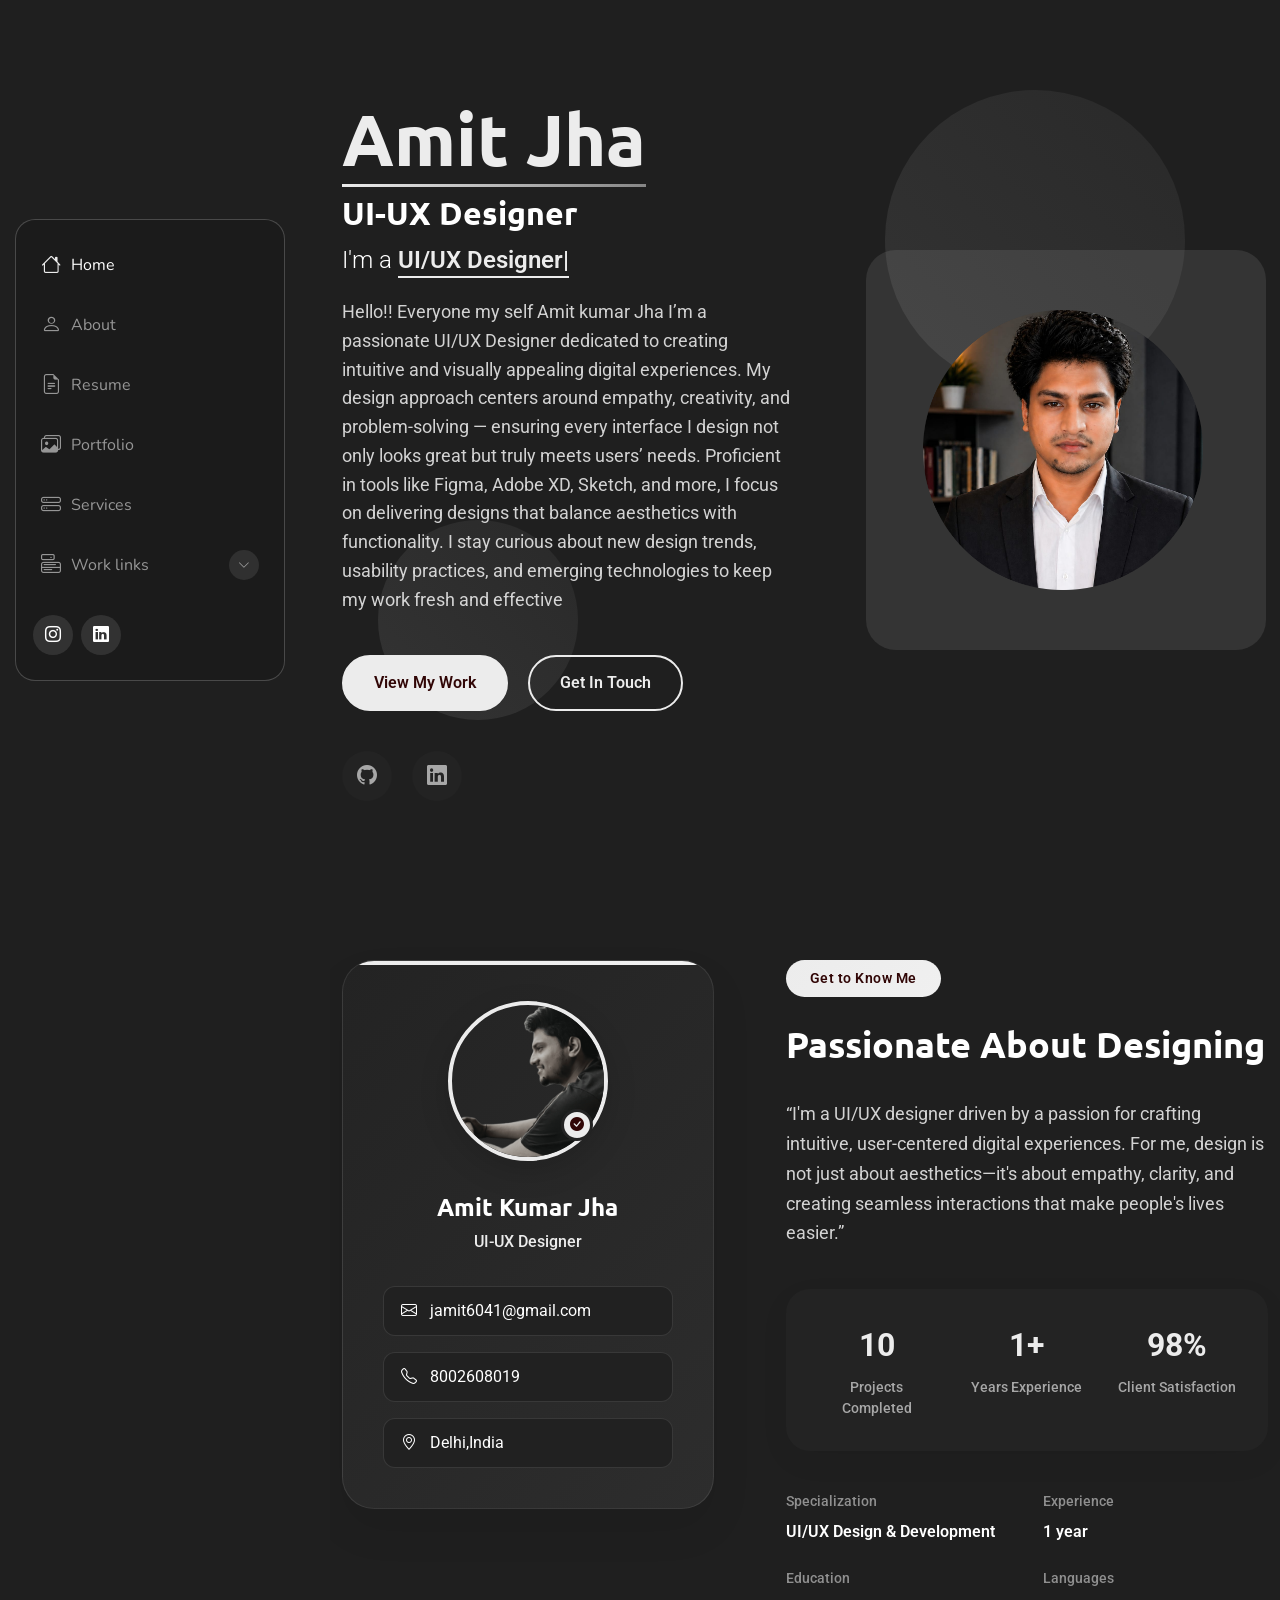
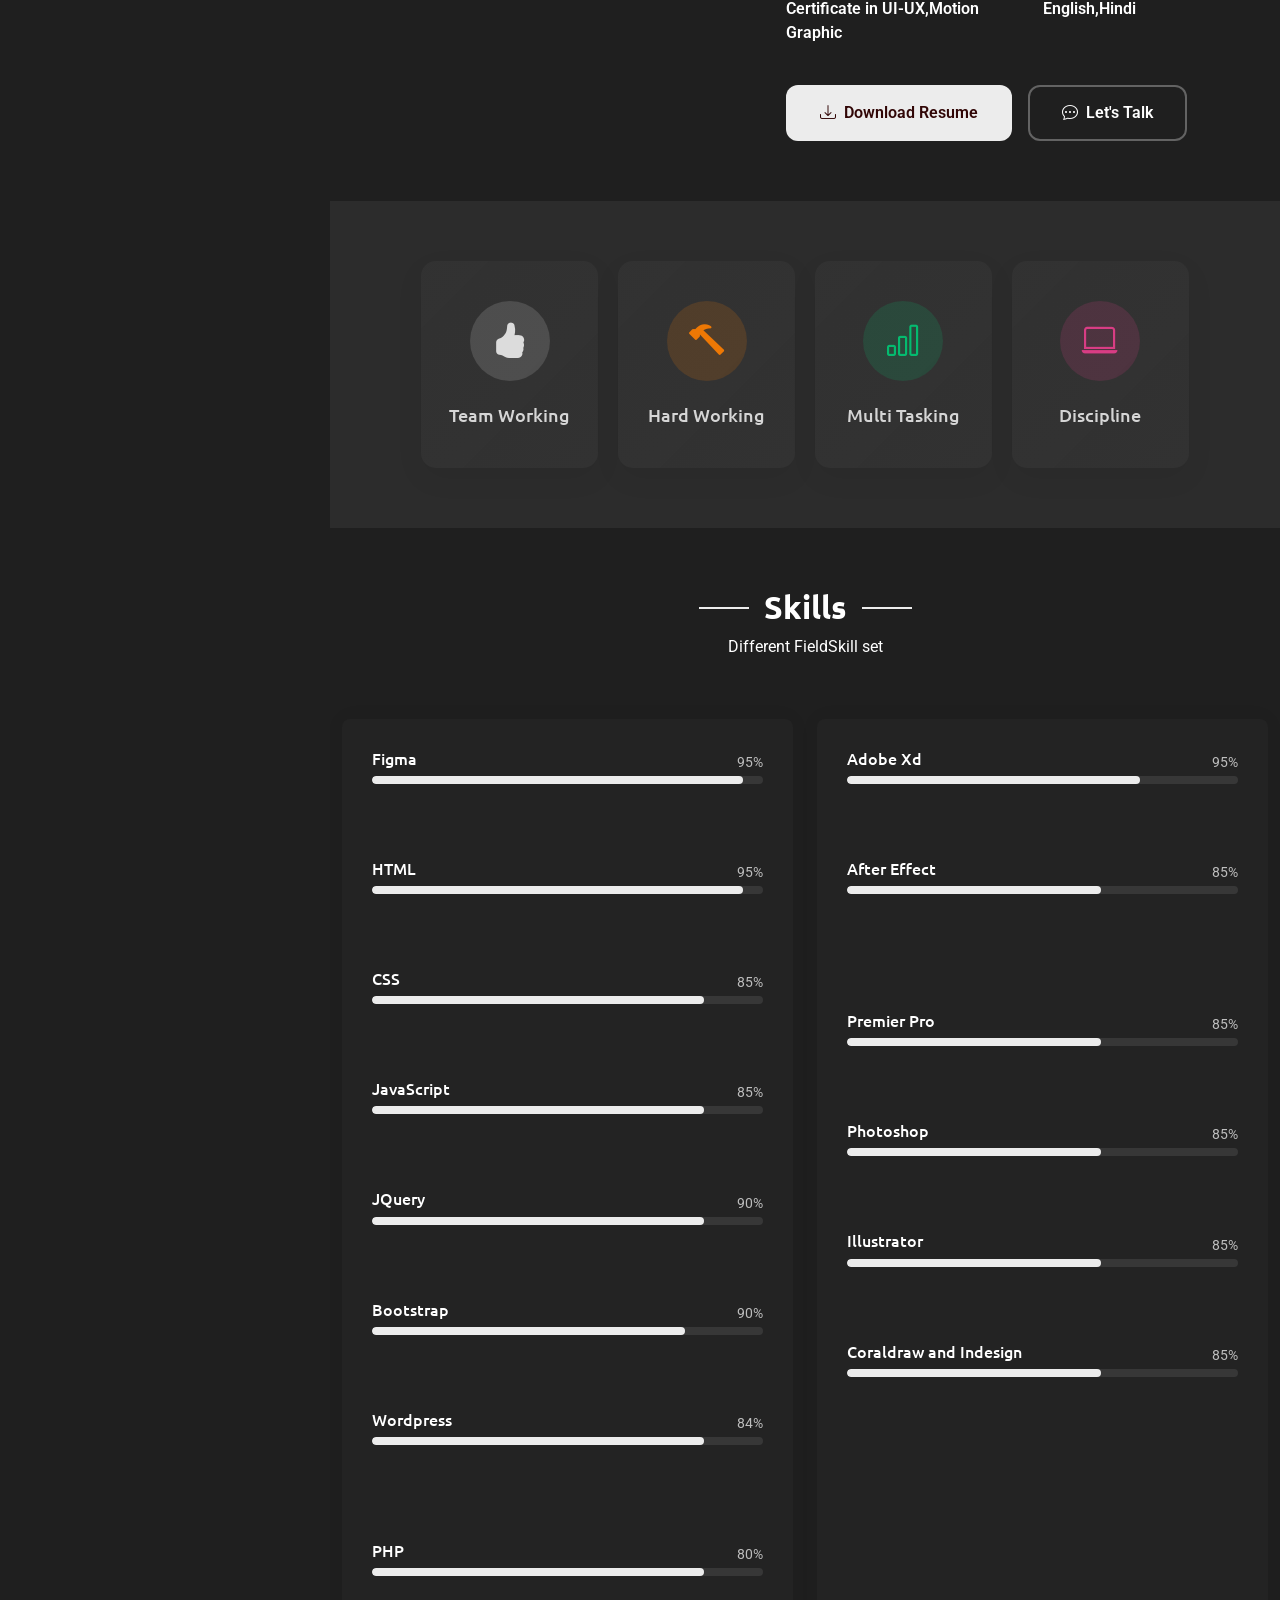
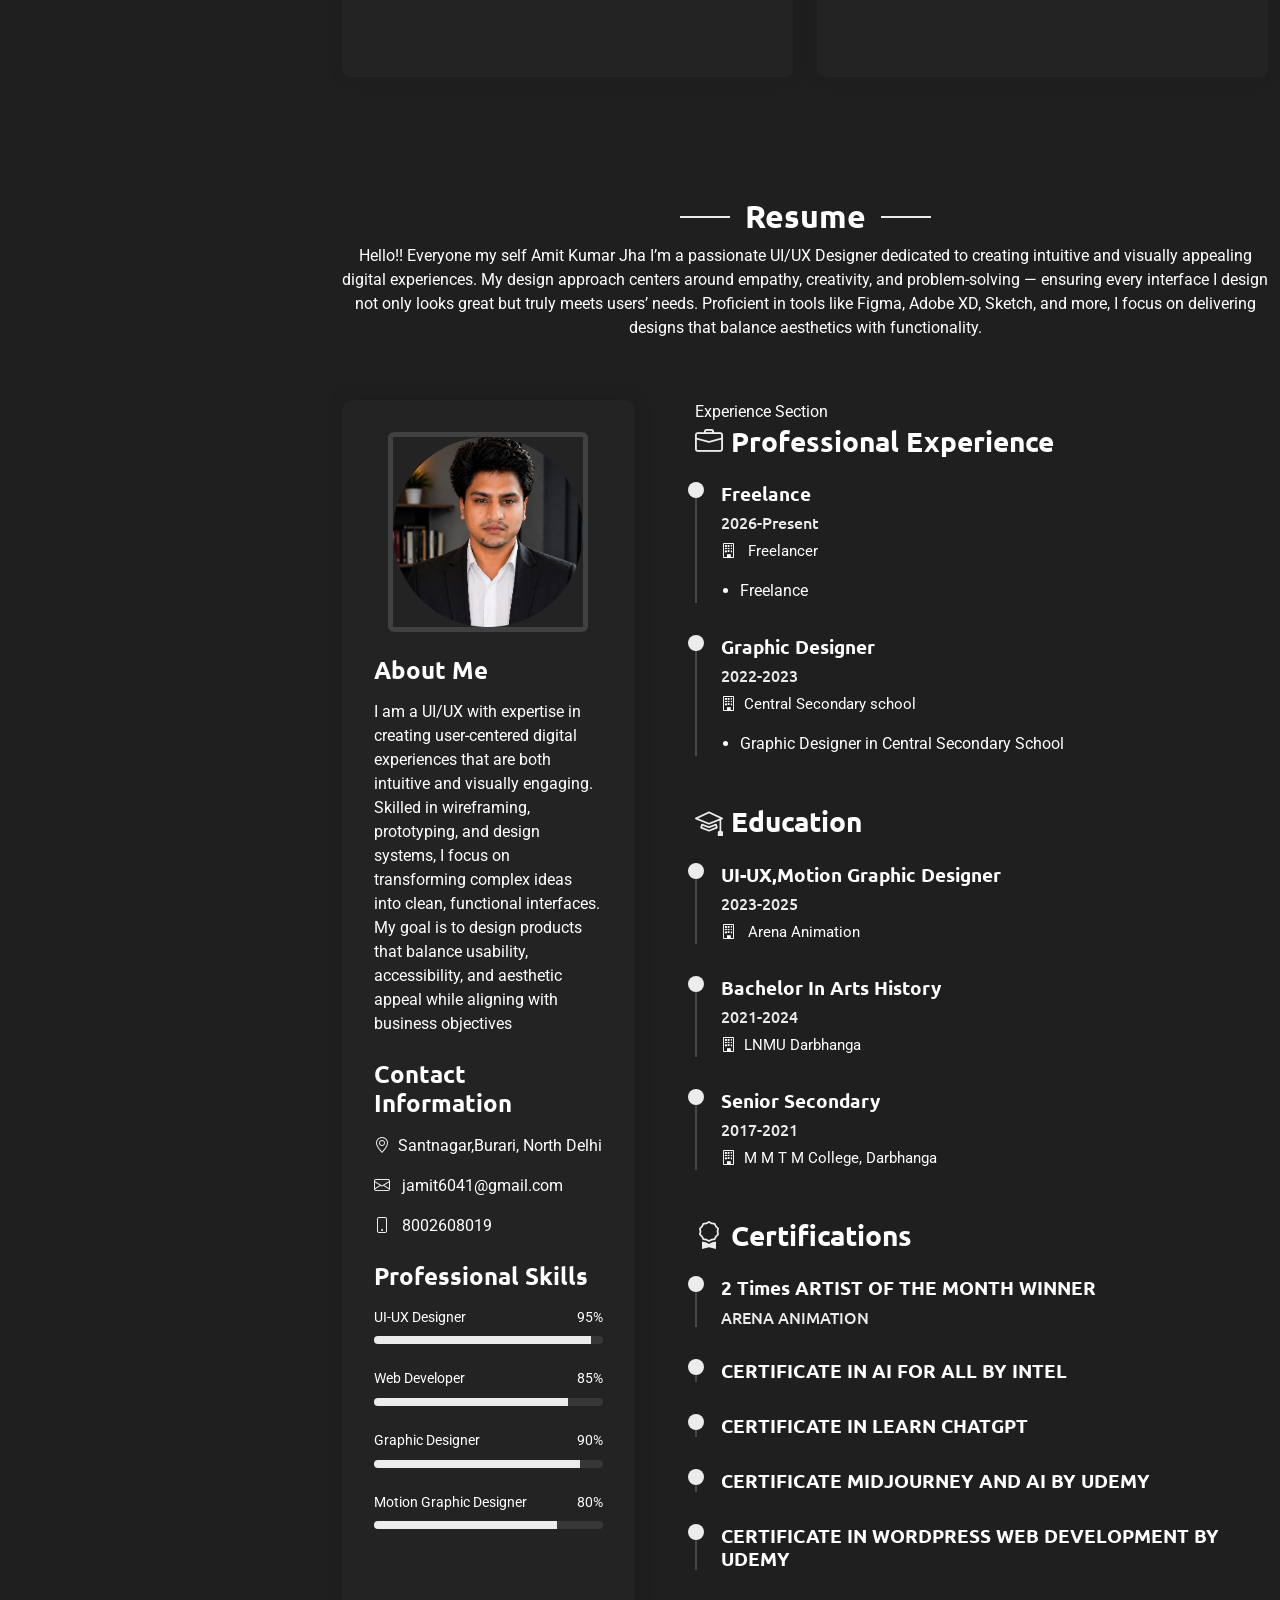
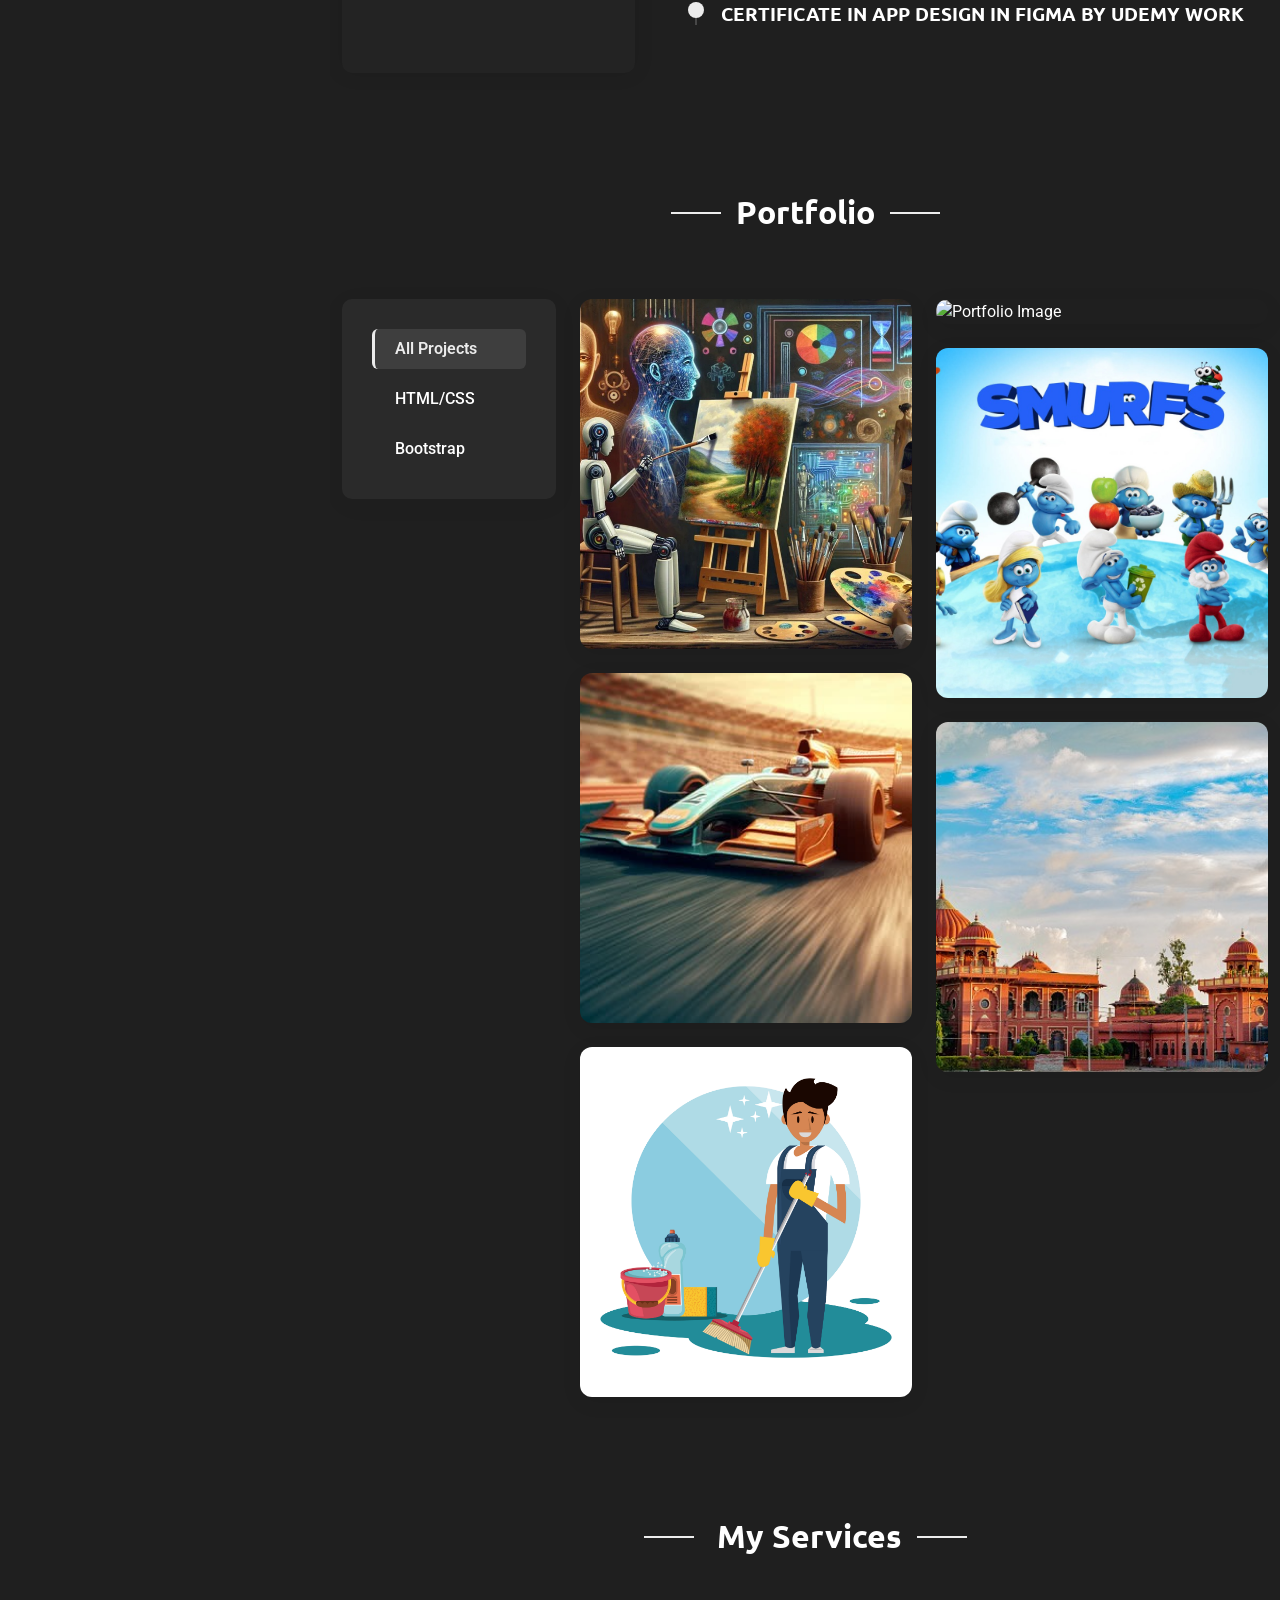
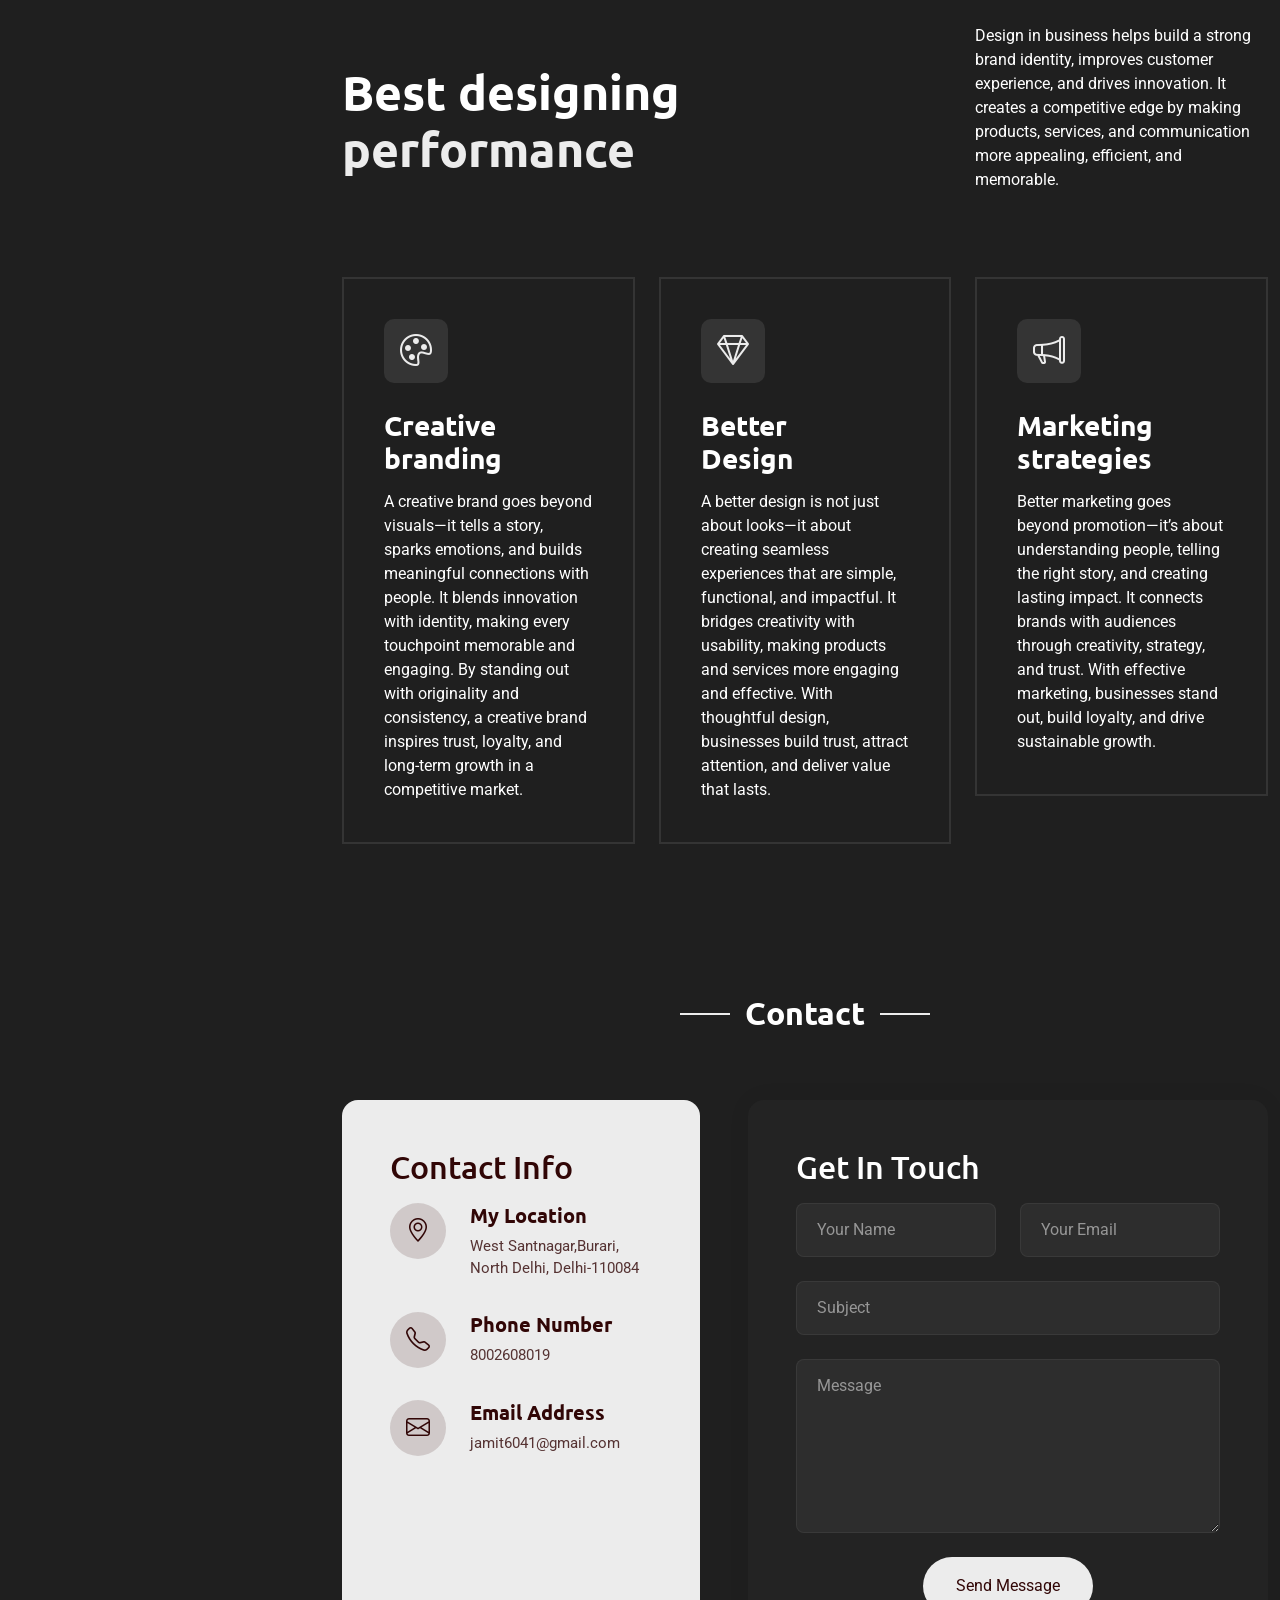
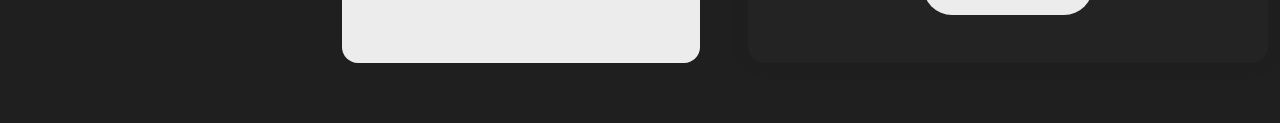
==== commit 5ff40f13: "Add files via upload" ====
--- a/index.html
+++ b/index.html
@@ -781,7 +781,7 @@
 
                 <div class="col-lg-6 col-md-6 portfolio-item isotope-item filter-design">
                   <div class="portfolio-wrap">
-                    <img src="images/buss.jpg.jpg" class="img-fluid" alt="Portfolio Image" loading="lazy">
+                    <img src="images/buss.jpg" class="img-fluid" alt="Portfolio Image" loading="lazy">
                     <div class="portfolio-info">
                       <div class="content">
                         <span class="category">Bootstrap</span>
@@ -845,7 +845,7 @@
 
                 <div class="col-lg-6 col-md-6 portfolio-item isotope-item filter-design">
                   <div class="portfolio-wrap">
-                    <img src="images/hhh.jpg" class="img-fluid" alt="Portfolio Image" loading="lazy">
+                    <img src="images/hhhh.jpg" class="img-fluid" alt="Portfolio Image" loading="lazy">
                     <div class="portfolio-info">
                       <div class="content">
                         <span class="category">HTML/CSS</span>
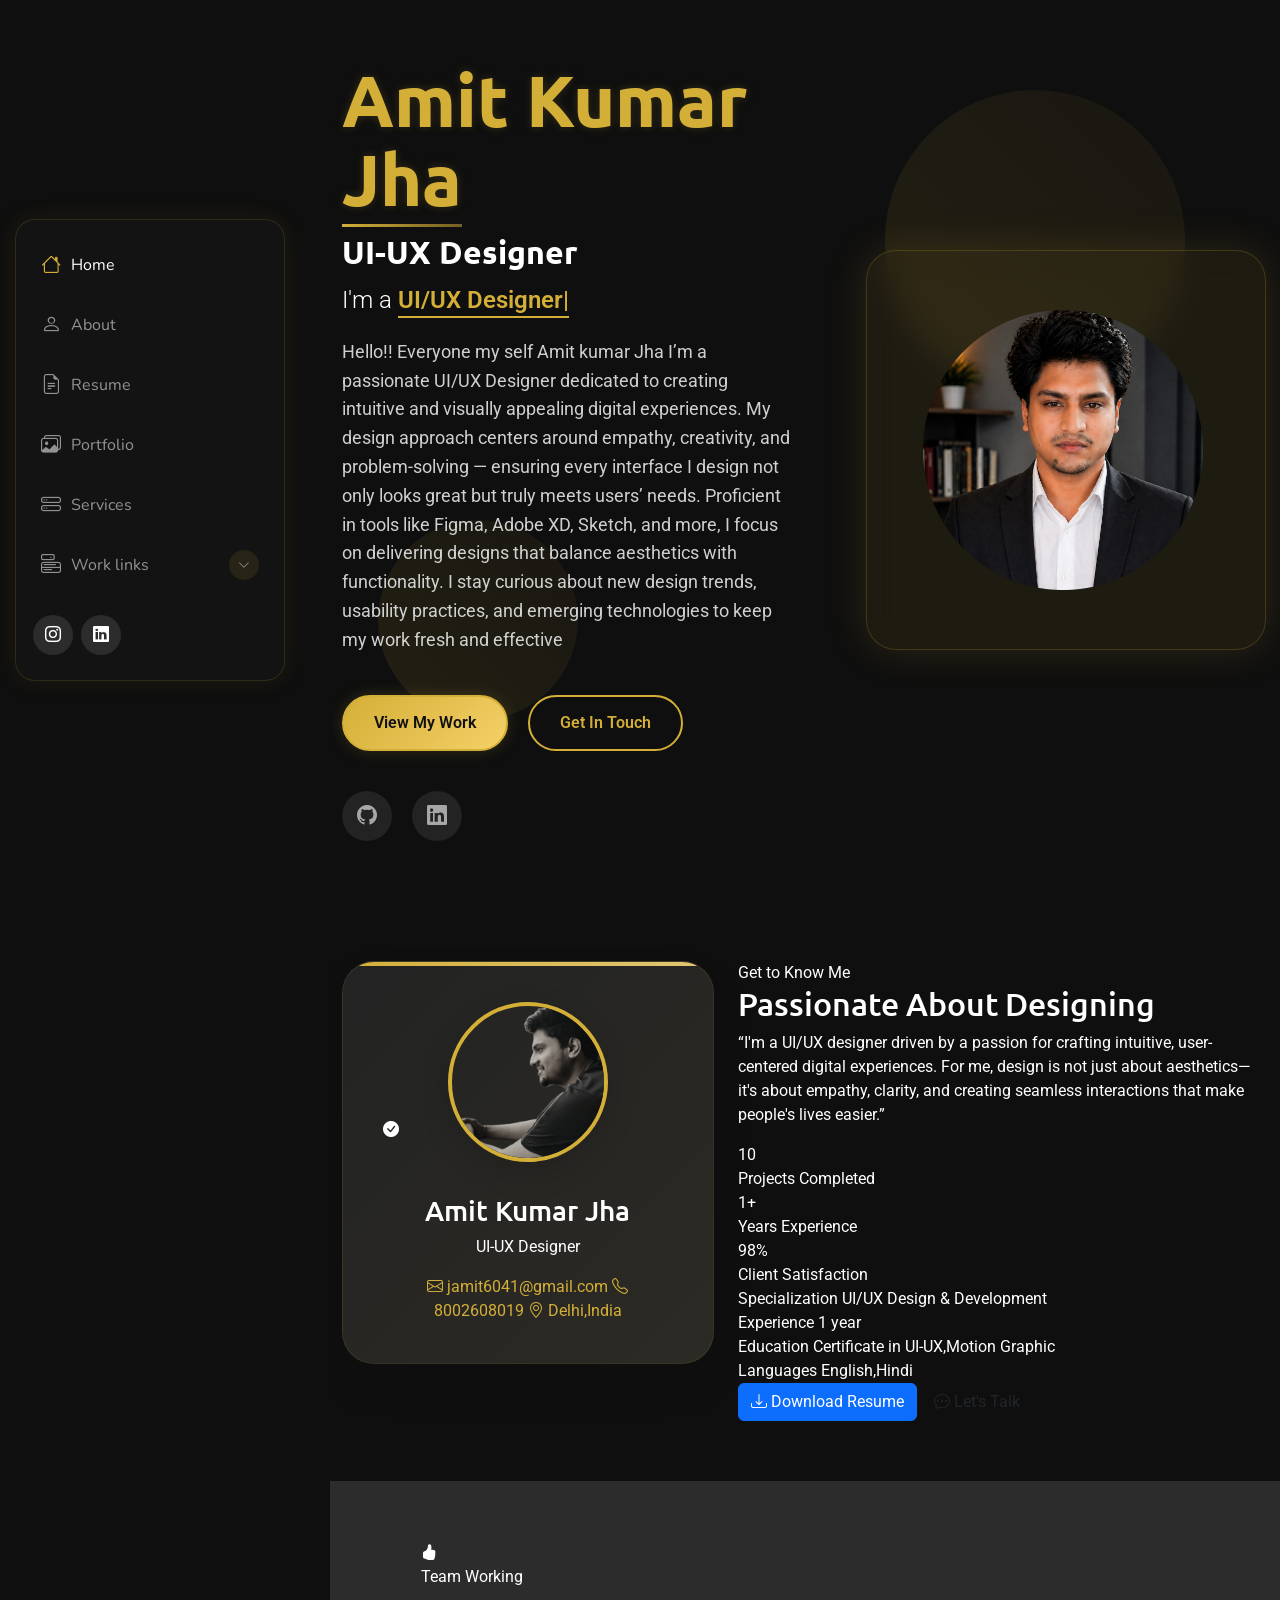
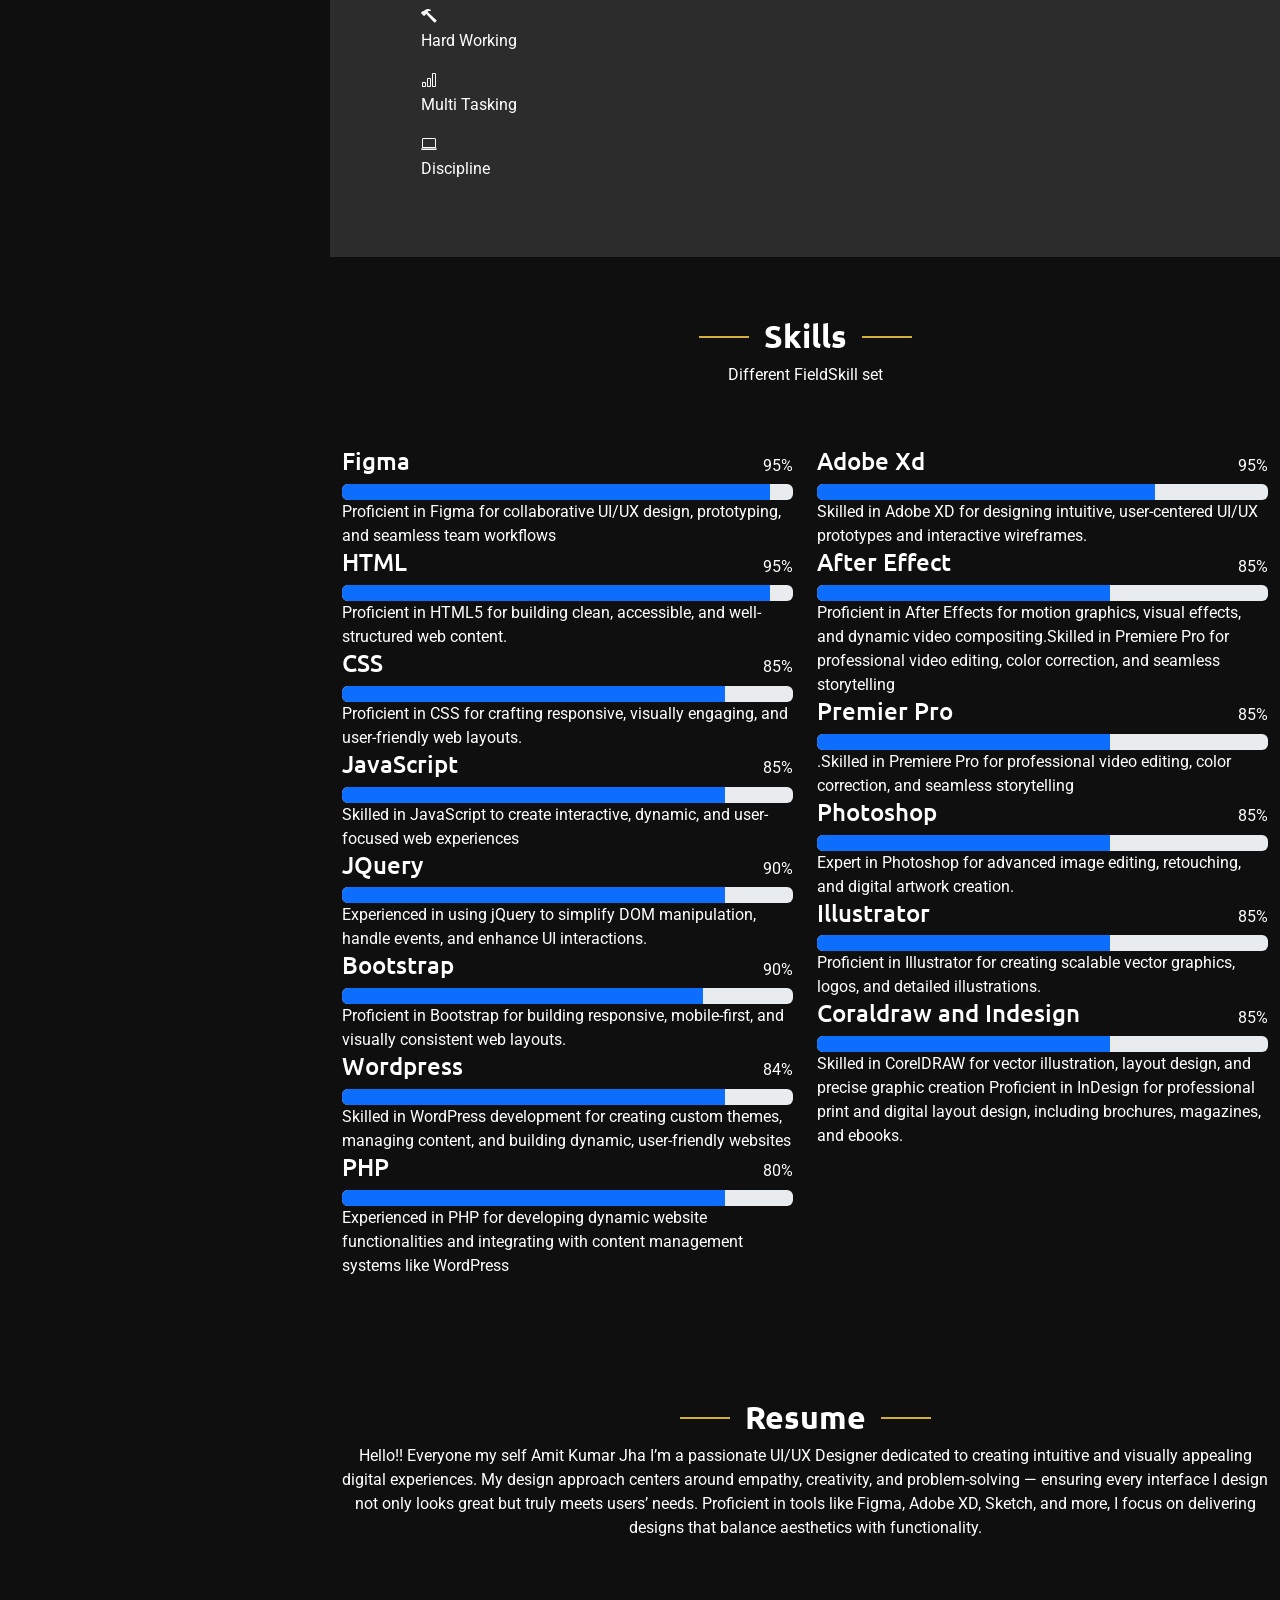
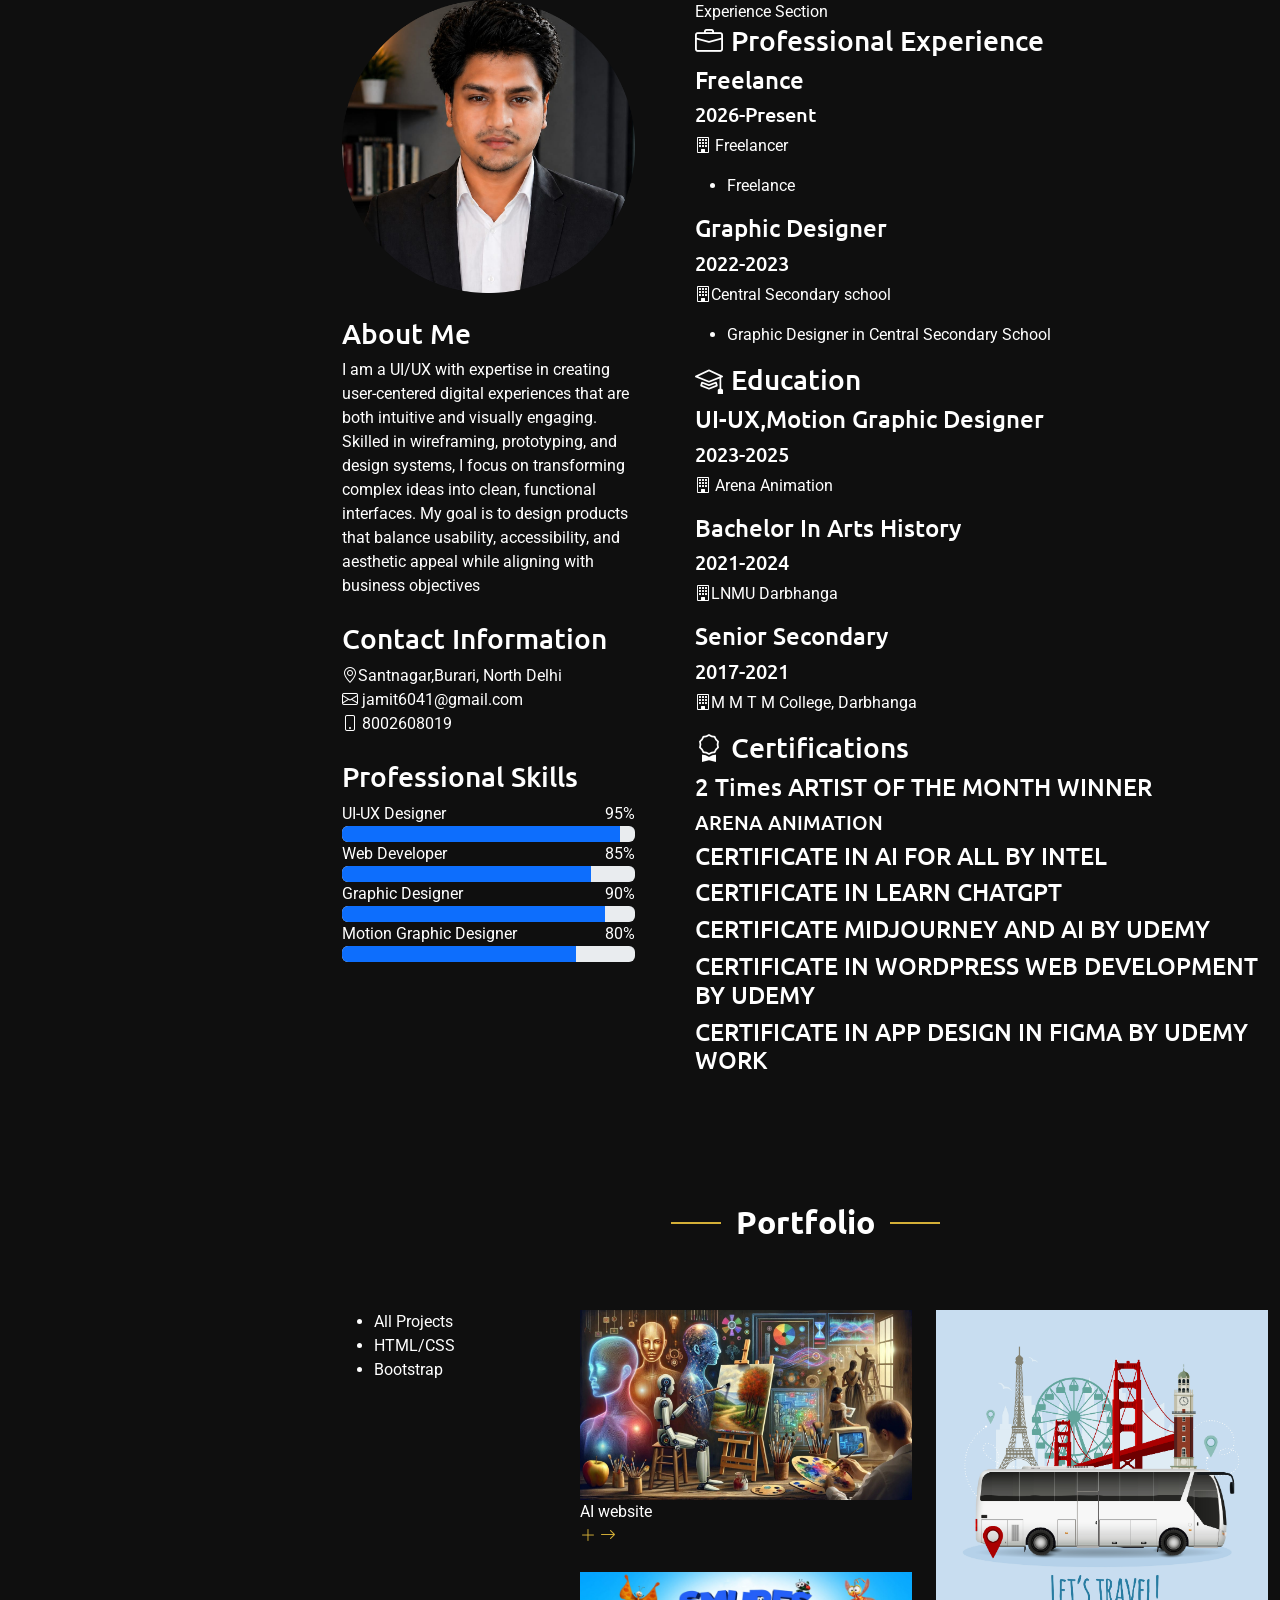
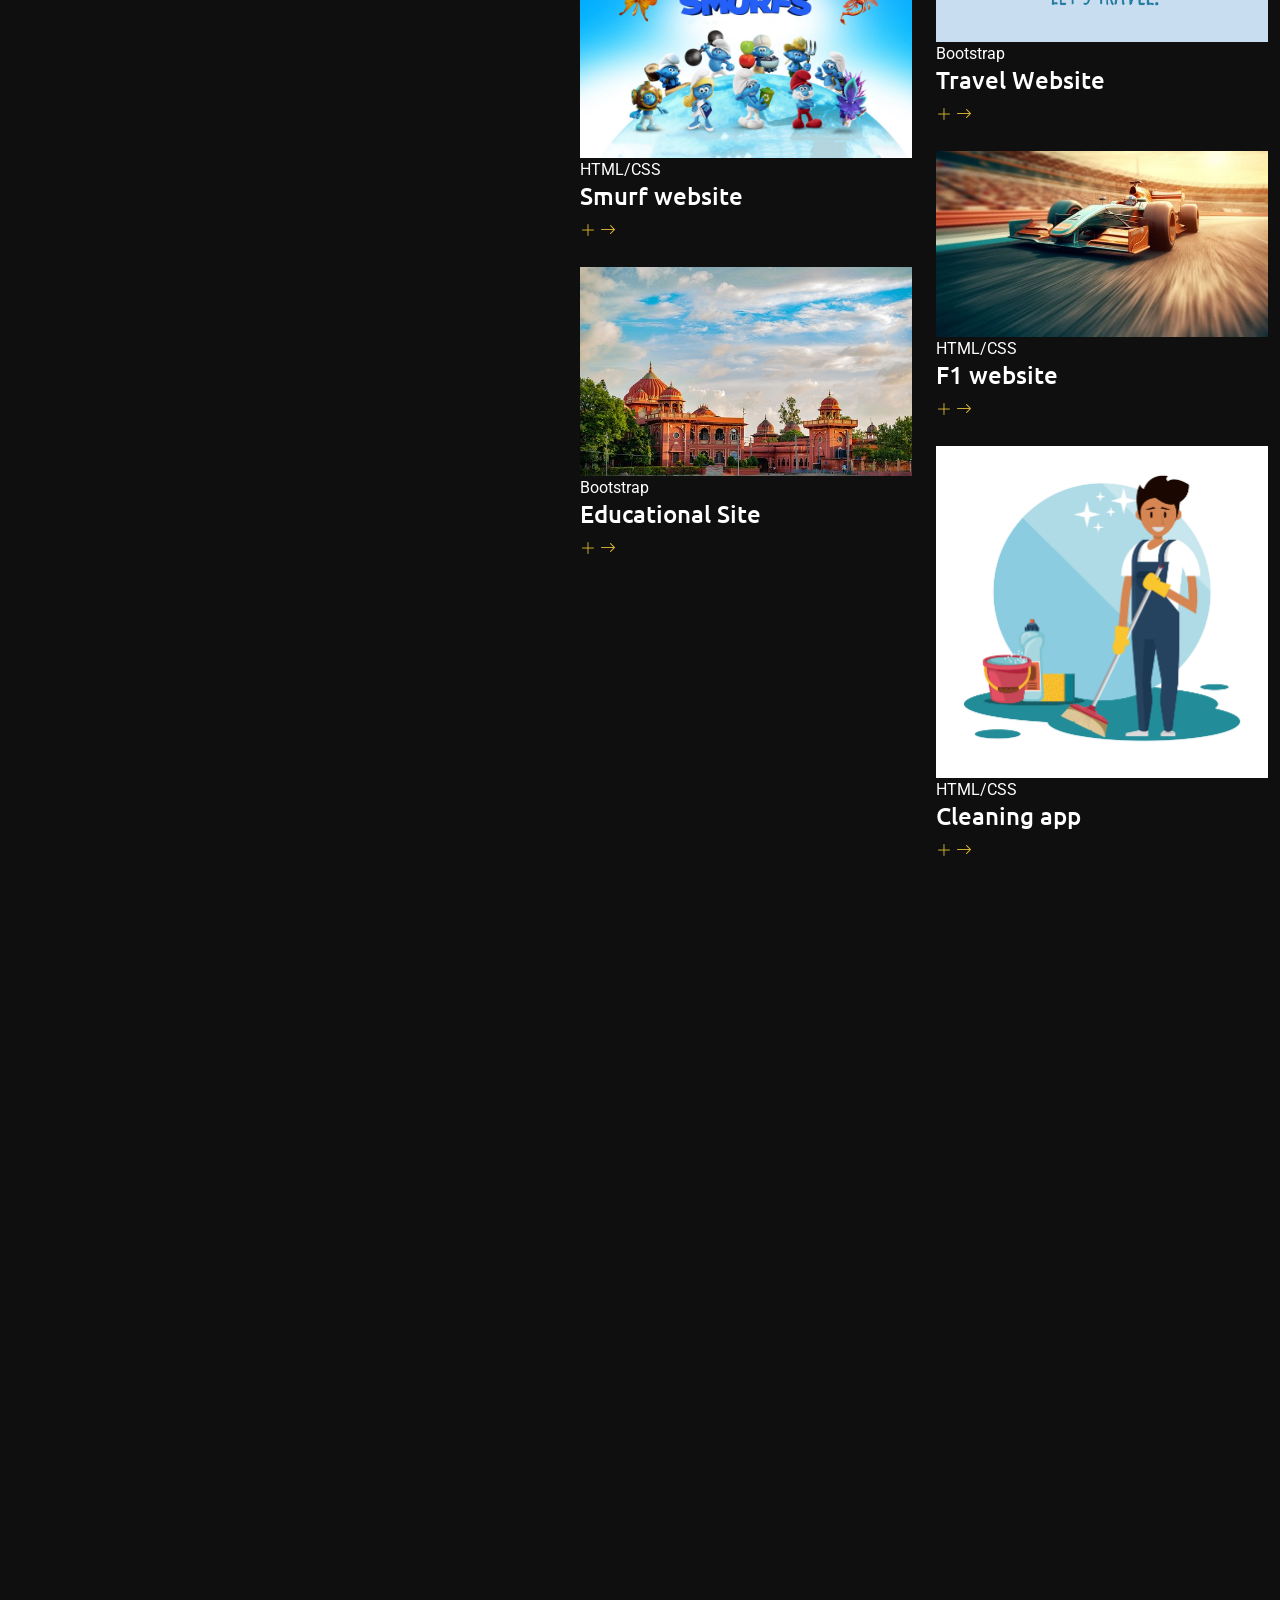
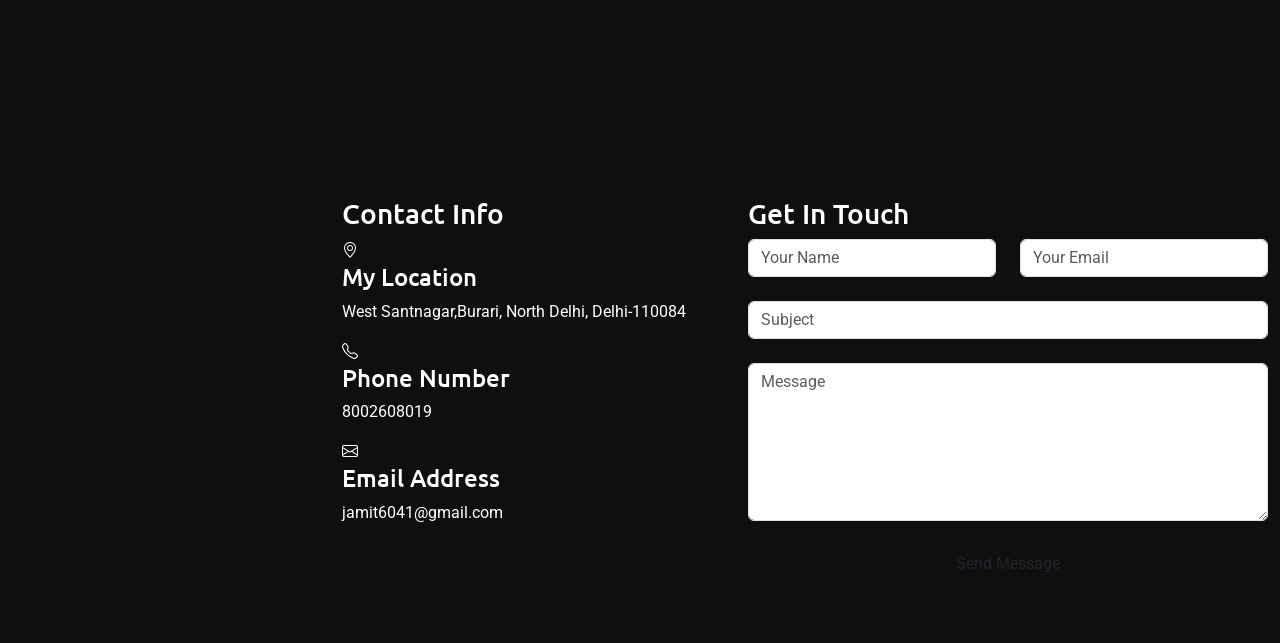
==== commit 7faafc1b: "Update name from 'Amit Jha' to 'Amit Kumar Jha'" ====
--- a/index.html
+++ b/index.html
@@ -85,7 +85,7 @@
 
             <div class="col-lg-6" data-aos="fade-right" data-aos-delay="100">
               <div class="hero-text">
-                <h1><span class="accent-text" >Amit Jha</span></h1>
+                <h1><span class="accent-text" >Amit Kumar Jha</span></h1>
                 <h2>UI-UX Designer</h2>
                 <p class="lead">I'm a <span class="typed" data-typed-items="UI/UX Designer, Web Designer, Web Developer , Motion Graphic Designer"></span></p>
                 <p class="description">Hello!! Everyone my self Amit kumar Jha I’m a passionate UI/UX Designer dedicated to creating intuitive and visually appealing digital experiences. My design approach centers around empathy, creativity, and problem-solving — ensuring every interface I design not only looks great but truly meets users’ needs.
@@ -1084,4 +1084,4 @@
 
 </body>
 
-</html>+</html>
--- a/assets/css/main34.css
+++ b/assets/css/main34.css
@@ -19,10 +19,10 @@
 
 /* Global Colors - The following color variables are used throughout the website. Updating them here will change the color scheme of the entire website */
 :root { 
-  --background-color: #1f1f1f; /* Background color for the entire website, including individual sections */
+  --background-color: #0f0f0f; /* Background color for the entire website, including individual sections */
   --default-color: #ffffff; /* Default color used for the majority of the text content across the entire website */
   --heading-color: #ffffff; /* Color for headings, subheadings and title throughout the website */
-  --accent-color: #ececec; /* Accent color that represents your brand on the website. It's used for buttons, links, and other elements that need to stand out */
+  --accent-color: #d4af37; #ececec; /* Accent color that represents your brand on the website. It's used for buttons, links, and other elements that need to stand out */
   --surface-color: #232323; /* The surface color is used as a background of boxed elements within sections, such as cards, icon boxes, or other elements that require a visual separation from the global background. */
   --contrast-color: #310606; /* Contrast color for text, ensuring readability against backgrounds of accent, heading, or default colors. */
 }
@@ -160,8 +160,10 @@
 .header .header-container {
   border-radius: 20px;
   padding: 15px;
-  background-color: var(--background-color);
-  border: 1px solid color-mix(in srgb, var(--default-color), transparent 80%);
+  background: rgba(25, 25, 25, 0.55);
+  backdrop-filter: blur(12px);
+  border: 1px solid rgba(212, 175, 55, 0.15);
+  box-shadow: 0 0 25px rgba(212, 175, 55, 0.08);
 }
 
 .header .social-links {
@@ -597,6 +599,7 @@
   line-height: 1.1;
   margin-bottom: 15px;
   color: var(--heading-color);
+  text-shadow: 0 0 10px rgba(212, 175, 55, 0.18);
 }
 
 .hero .hero-text h1 .accent-text {
@@ -660,15 +663,15 @@
 }
 
 .hero .hero-actions .btn.btn-primary {
-  background-color: var(--accent-color);
-  color: var(--contrast-color);
-  border-color: var(--accent-color);
+  background: linear-gradient(135deg, #d4af37, #f5d067);
+  color: #111111;
+  border-color: #d4af37;
+  box-shadow: 0 0 15px rgba(212, 175, 55, 0.18);
 }
 
 .hero .hero-actions .btn.btn-primary:hover {
-  background-color: color-mix(in srgb, var(--accent-color), black 10%);
-  transform: translateY(-2px);
-  box-shadow: 0 8px 25px color-mix(in srgb, var(--accent-color), transparent 70%);
+  transform: translateY(-3px);
+  box-shadow: 0 0 35px rgba(212, 175, 55, 0.55);
 }
 
 .hero .hero-actions .btn.btn-outline {
@@ -727,9 +730,12 @@
   left: 23px;
   width: 100%;
   height: 100%;
-  background: color-mix(in srgb, var(--accent-color), transparent 90%);
+  background: rgba(212, 175, 55, 0.08);
+  border: 1px solid rgba(212, 175, 55, 0.20);
+  backdrop-filter: blur(15px);
   border-radius: 30px;
   z-index: 1;
+  box-shadow: 0 0 40px rgba(212, 175, 55, 0.15);
 }
 
 .hero .hero-visual .profile-container .profile-image {
@@ -891,1663 +897,4 @@
 .about .profile-header .profile-badge {
   position: absolute;
   bottom: 20px;
-  right: calc(50% - 65px);
-  width: 32px;
-  height: 32px;
-  background-color: var(--accent-color);
-  border-radius: 50%;
-  display: flex;
-  align-items: center;
-  justify-content: center;
-  border: 3px solid var(--surface-color);
-}
-
-.about .profile-header .profile-badge i {
-  color: var(--contrast-color);
-  font-size: 14px;
-}
-
-.about .profile-content h3 {
-  font-size: 1.5rem;
-  font-weight: 700;
-  margin-bottom: 0.5rem;
-  color: var(--heading-color);
-}
-
-.about .profile-content .profession {
-  color: var(--accent-color);
-  font-weight: 500;
-  margin-bottom: 2rem;
-}
-
-.about .contact-links {
-  display: flex;
-  flex-direction: column;
-  gap: 1rem;
-}
-
-.about .contact-links .contact-item {
-  display: flex;
-  align-items: center;
-  gap: 0.75rem;
-  padding: 0.75rem 1rem;
-  background-color: color-mix(in srgb, var(--surface-color), var(--background-color) 50%);
-  border-radius: 0.75rem;
-  text-decoration: none;
-  color: var(--default-color);
-  transition: all 0.3s;
-  border: 1px solid color-mix(in srgb, var(--default-color), transparent 90%);
-}
-
-.about .contact-links .contact-item:hover {
-  background-color: var(--accent-color);
-  color: var(--contrast-color);
-  transform: translateY(-2px);
-  box-shadow: 0 5px 20px color-mix(in srgb, var(--accent-color), transparent 70%);
-}
-
-.about .contact-links .contact-item i {
-  font-size: 1rem;
-  width: 18px;
-}
-
-.about .about-content {
-  padding-left: 3rem;
-}
-
-@media (max-width: 991px) {
-  .about .about-content {
-    padding-left: 0;
-  }
-}
-
-.about .about-content .section-header {
-  margin-bottom: 2rem;
-}
-
-.about .about-content .section-header .badge-text {
-  display: inline-block;
-  background: linear-gradient(135deg, var(--accent-color), color-mix(in srgb, var(--accent-color), var(--heading-color) 20%));
-  color: var(--contrast-color);
-  padding: 0.5rem 1.5rem;
-  border-radius: 2rem;
-  font-size: 0.875rem;
-  font-weight: 600;
-  letter-spacing: 0.5px;
-  margin-bottom: 1.5rem;
-}
-
-.about .about-content .section-header h2 {
-  font-size: 2.25rem;
-  font-weight: 700;
-  line-height: 1.3;
-  margin: 0;
-}
-
-@media (max-width: 768px) {
-  .about .about-content .section-header h2 {
-    font-size: 1.875rem;
-  }
-}
-
-.about .about-content .description {
-  margin-bottom: 2.5rem;
-}
-
-.about .about-content .description p {
-  font-size: 1.1rem;
-  line-height: 1.7;
-  color: color-mix(in srgb, var(--default-color), transparent 20%);
-  margin-bottom: 1.5rem;
-}
-
-.about .about-content .description p:last-child {
-  margin-bottom: 0;
-}
-
-.about .stats-grid {
-  display: grid;
-  grid-template-columns: repeat(3, 1fr);
-  gap: 2rem;
-  margin-bottom: 2.5rem;
-  padding: 2rem;
-  background-color: var(--surface-color);
-  border-radius: 1.5rem;
-  box-shadow: 0 10px 30px rgba(0, 0, 0, 0.05);
-}
-
-@media (max-width: 768px) {
-  .about .stats-grid {
-    grid-template-columns: 1fr;
-    gap: 1.5rem;
-    text-align: center;
-  }
-}
-
-.about .stats-grid .stat-item {
-  text-align: center;
-}
-
-.about .stats-grid .stat-item .stat-number {
-  font-size: 2rem;
-  font-weight: 700;
-  color: var(--accent-color);
-  display: block;
-  margin-bottom: 0.5rem;
-}
-
-.about .stats-grid .stat-item .stat-label {
-  font-size: 0.875rem;
-  color: color-mix(in srgb, var(--default-color), transparent 40%);
-  font-weight: 500;
-}
-
-.about .details-grid {
-  margin-bottom: 2.5rem;
-}
-
-.about .details-grid .detail-row {
-  display: grid;
-  grid-template-columns: 1fr 1fr;
-  gap: 2rem;
-  margin-bottom: 1.5rem;
-}
-
-@media (max-width: 768px) {
-  .about .details-grid .detail-row {
-    grid-template-columns: 1fr;
-    gap: 1rem;
-  }
-}
-
-.about .details-grid .detail-row:last-child {
-  margin-bottom: 0;
-}
-
-.about .details-grid .detail-item .detail-label {
-  display: block;
-  font-size: 0.875rem;
-  color: color-mix(in srgb, var(--default-color), transparent 50%);
-  margin-bottom: 0.5rem;
-  font-weight: 500;
-}
-
-.about .details-grid .detail-item .detail-value {
-  display: block;
-  font-weight: 600;
-  color: var(--heading-color);
-  font-size: 1rem;
-}
-
-.about .cta-section {
-  display: flex;
-  gap: 1rem;
-  flex-wrap: wrap;
-}
-
-.about .cta-section .btn {
-  padding: 0.875rem 2rem;
-  border-radius: 0.75rem;
-  font-weight: 600;
-  text-decoration: none;
-  transition: all 0.3s;
-  display: inline-flex;
-  align-items: center;
-  gap: 0.5rem;
-  border: 2px solid transparent;
-}
-
-.about .cta-section .btn.btn-primary {
-  background-color: var(--accent-color);
-  color: var(--contrast-color);
-}
-
-.about .cta-section .btn.btn-primary:hover {
-  background-color: color-mix(in srgb, var(--accent-color), black 15%);
-  transform: translateY(-2px);
-  box-shadow: 0 10px 30px color-mix(in srgb, var(--accent-color), transparent 60%);
-}
-
-.about .cta-section .btn.btn-outline {
-  background-color: transparent;
-  color: var(--default-color);
-  border-color: color-mix(in srgb, var(--default-color), transparent 70%);
-}
-
-.about .cta-section .btn.btn-outline:hover {
-  border-color: var(--accent-color);
-  transform: translateY(-2px);
-}
-
-/*--------------------------------------------------------------
-# Stats Section
---------------------------------------------------------------*/
-.stats .stats-wrapper {
-  display: grid;
-  grid-template-columns: repeat(4, 1fr);
-  gap: 20px;
-}
-
-@media (max-width: 992px) {
-  .stats .stats-wrapper {
-    grid-template-columns: repeat(2, 1fr);
-  }
-}
-
-@media (max-width: 576px) {
-  .stats .stats-wrapper {
-    grid-template-columns: 1fr;
-  }
-}
-
-.stats .stats-item {
-  background: linear-gradient(135deg, color-mix(in srgb, var(--surface-color), transparent 5%), var(--surface-color));
-  border-radius: 15px;
-  padding: 40px 20px;
-  text-align: center;
-  position: relative;
-  transition: transform 0.3s ease, box-shadow 0.3s ease;
-  box-shadow: 0 10px 30px rgba(0, 0, 0, 0.05);
-  overflow: hidden;
-}
-
-.stats .stats-item:hover {
-  transform: translateY(-10px);
-  box-shadow: 0 15px 35px rgba(0, 0, 0, 0.1);
-}
-
-.stats .stats-item:hover .icon-wrapper {
-  transform: scale(1.1);
-}
-
-.stats .stats-item:nth-child(1) .icon-wrapper {
-  background-color: color-mix(in srgb, var(--accent-color), transparent 85%);
-}
-
-.stats .stats-item:nth-child(1) .icon-wrapper i {
-  color: color-mix(in srgb, var(--accent-color), transparent 10%);
-}
-
-.stats .stats-item:nth-child(2) .icon-wrapper {
-  background-color: color-mix(in srgb, #ff7e00, transparent 85%);
-}
-
-.stats .stats-item:nth-child(2) .icon-wrapper i {
-  color: color-mix(in srgb, #ff7e00, transparent 10%);
-}
-
-.stats .stats-item:nth-child(3) .icon-wrapper {
-  background-color: color-mix(in srgb, #00c875, transparent 85%);
-}
-
-.stats .stats-item:nth-child(3) .icon-wrapper i {
-  color: color-mix(in srgb, #00c875, transparent 10%);
-}
-
-.stats .stats-item:nth-child(4) .icon-wrapper {
-  background-color: color-mix(in srgb, #e83e8c, transparent 85%);
-}
-
-.stats .stats-item:nth-child(4) .icon-wrapper i {
-  color: color-mix(in srgb, #e83e8c, transparent 10%);
-}
-
-.stats .stats-item .icon-wrapper {
-  width: 80px;
-  height: 80px;
-  border-radius: 50%;
-  display: flex;
-  align-items: center;
-  justify-content: center;
-  margin: 0 auto 20px;
-  transition: transform 0.3s ease;
-}
-
-.stats .stats-item .icon-wrapper i {
-  font-size: 36px;
-}
-
-.stats .stats-item span {
-  display: block;
-  font-size: 48px;
-  font-weight: 700;
-  color: var(--heading-color);
-  margin-bottom: 10px;
-  line-height: 1;
-  font-family: var(--heading-font);
-}
-
-.stats .stats-item p {
-  color: var(--default-color);
-  font-size: 18px;
-  margin: 0;
-  font-weight: 500;
-  font-family: var(--heading-font);
-  opacity: 0.8;
-}
-
-/*--------------------------------------------------------------
-# Skills Section
---------------------------------------------------------------*/
-.skills .skills-category {
-  background-color: var(--surface-color);
-  padding: 30px;
-  border-radius: 8px;
-  box-shadow: 0 0 20px rgba(0, 0, 0, 0.05);
-  height: 100%;
-  transition: transform 0.3s;
-}
-
-.skills .skills-category:hover {
-  transform: translateY(-5px);
-}
-
-.skills .skills-category h3 {
-  font-size: 24px;
-  margin-bottom: 25px;
-  position: relative;
-  padding-bottom: 15px;
-}
-
-.skills .skills-category h3:after {
-  content: "";
-  position: absolute;
-  bottom: 0;
-  left: 0;
-  width: 50px;
-  height: 2px;
-  background-color: var(--accent-color);
-}
-
-.skills .skill-item {
-  margin-bottom: 25px;
-}
-
-.skills .skill-item:last-child {
-  margin-bottom: 0;
-}
-
-.skills .skill-item h4 {
-  font-size: 16px;
-  margin-bottom: 8px;
-}
-
-.skills .skill-item .skill-percentage {
-  font-size: 14px;
-  color: color-mix(in srgb, var(--heading-color), transparent 30%);
-}
-
-.skills .skill-item .progress {
-  height: 8px;
-  background-color: color-mix(in srgb, var(--accent-color), transparent 90%);
-  border-radius: 20px;
-  overflow: hidden;
-  position: relative;
-}
-
-.skills .skill-item .progress .progress-bar {
-  background-color: var(--accent-color);
-  transition: width 1.5s ease-in-out;
-  width: 0;
-  height: 100%;
-  border-radius: 20px;
-}
-
-.skills .skill-item .skill-tooltip {
-  font-size: 14px;
-  color: color-mix(in srgb, var(--default-color), transparent 30%);
-  margin-top: 8px;
-  opacity: 0;
-  transform: translateY(-5px);
-  transition: all 0.3s;
-}
-
-.skills .skill-item:hover .skill-tooltip {
-  opacity: 1;
-  transform: translateY(0);
-}
-
-.skills .skill-box {
-  background-color: var(--surface-color);
-  padding: 25px 20px;
-  border-radius: 8px;
-  text-align: center;
-  transition: all 0.3s;
-  height: 100%;
-  position: relative;
-  overflow: hidden;
-  box-shadow: 0 0 15px rgba(0, 0, 0, 0.05);
-}
-
-.skills .skill-box:hover {
-  transform: translateY(-5px);
-}
-
-.skills .skill-box:hover i {
-  color: var(--accent-color);
-  transform: scale(1.1);
-}
-
-.skills .skill-box:hover .skill-tooltip {
-  opacity: 1;
-  transform: translateY(0);
-}
-
-.skills .skill-box i {
-  font-size: 36px;
-  color: color-mix(in srgb, var(--accent-color), transparent 20%);
-  margin-bottom: 15px;
-  display: inline-block;
-  transition: all 0.3s;
-}
-
-.skills .skill-box h4 {
-  font-size: 18px;
-  margin-bottom: 10px;
-}
-
-.skills .skill-box .skill-tooltip {
-  font-size: 14px;
-  color: color-mix(in srgb, var(--default-color), transparent 30%);
-  opacity: 0;
-  transform: translateY(5px);
-  transition: all 0.3s;
-}
-
-@media (max-width: 991.98px) {
-  .skills .skills-category {
-    margin-bottom: 30px;
-  }
-
-  .skills .skills-category:last-child {
-    margin-bottom: 0;
-  }
-}
-
-@media (max-width: 767.98px) {
-  .skills .skill-box {
-    margin-bottom: 20px;
-  }
-
-  .skills .skill-box:last-child {
-    margin-bottom: 0;
-  }
-}
-
-/*--------------------------------------------------------------
-# Resume Section
---------------------------------------------------------------*/
-.resume .resume-side {
-  background-color: var(--surface-color);
-  padding: 2rem;
-  border-radius: 10px;
-  box-shadow: 0 0 20px rgba(0, 0, 0, 0.1);
-  height: 100%;
-}
-
-.resume .resume-side .profile-img {
-  text-align: center;
-}
-
-.resume .resume-side .profile-img img {
-  width: 200px;
-  height: 200px;
-  object-fit: cover;
-  border: 5px solid color-mix(in srgb, var(--accent-color), transparent 85%);
-  border-radius: 50%;
-}
-
-.resume .resume-side h3 {
-  font-size: 1.5rem;
-  margin-bottom: 1rem;
-  color: var(--heading-color);
-  font-weight: 600;
-}
-
-.resume .resume-side .contact-info li {
-  margin-bottom: 1rem;
-  color: var(--default-color);
-}
-
-.resume .resume-side .contact-info li i {
-  width: 25px;
-  color: var(--accent-color);
-  margin-right: 0.5rem;
-}
-
-.resume .resume-side .skill-item {
-  margin-bottom: 1.5rem;
-}
-
-.resume .resume-side .skill-item span {
-  font-size: 0.9rem;
-  color: var(--default-color);
-}
-
-.resume .resume-side .skill-item .progress {
-  height: 8px;
-  background-color: color-mix(in srgb, var(--accent-color), transparent 90%);
-  border-radius: 4px;
-  margin-top: 0.5rem;
-}
-
-.resume .resume-side .skill-item .progress .progress-bar {
-  background-color: var(--accent-color);
-  width: 0;
-  transition: width 1s ease;
-}
-
-.resume .resume-section {
-  margin-bottom: 3rem;
-}
-
-.resume .resume-section h3 {
-  font-size: 1.75rem;
-  margin-bottom: 1.5rem;
-  color: var(--heading-color);
-  font-weight: 600;
-}
-
-.resume .resume-section h3 i {
-  color: var(--accent-color);
-}
-
-.resume .resume-section .resume-item {
-  padding-left: 1.5rem;
-  border-left: 2px solid color-mix(in srgb, var(--accent-color), transparent 80%);
-  margin-bottom: 2rem;
-  position: relative;
-}
-
-.resume .resume-section .resume-item:before {
-  content: "";
-  position: absolute;
-  width: 16px;
-  height: 16px;
-  border-radius: 50%;
-  left: -9px;
-  top: 0;
-  background: var(--accent-color);
-}
-
-.resume .resume-section .resume-item h4 {
-  font-size: 1.2rem;
-  margin-bottom: 0.5rem;
-  color: var(--heading-color);
-  font-weight: 600;
-}
-
-.resume .resume-section .resume-item h5 {
-  font-size: 1rem;
-  margin-bottom: 0.5rem;
-  color: var(--accent-color);
-}
-
-.resume .resume-section .resume-item .company {
-  font-size: 0.95rem;
-  margin-bottom: 1rem;
-  color: var(--heading-color);
-}
-
-.resume .resume-section .resume-item .company i {
-  margin-right: 0.5rem;
-}
-
-.resume .resume-section .resume-item ul {
-  padding-left: 1.2rem;
-}
-
-.resume .resume-section .resume-item ul li {
-  margin-bottom: 0.5rem;
-  color: var(--default-color);
-}
-
-.resume .resume-section .resume-item p {
-  color: var(--default-color);
-  margin-bottom: 0;
-}
-
-@media (max-width: 991.98px) {
-  .resume .resume-side {
-    margin-bottom: 2rem;
-  }
-}
-
-/*--------------------------------------------------------------
-# Portfolio Section
---------------------------------------------------------------*/
-@media (max-width: 991px) {
-  .portfolio .filter-sidebar {
-    margin-bottom: 30px;
-  }
-}
-
-.portfolio .filters-wrapper {
-  background-color: color-mix(in srgb, var(--surface-color), var(--default-color) 3%);
-  padding: 30px;
-  border-radius: 10px;
-  box-shadow: 0 5px 25px rgba(0, 0, 0, 0.05);
-}
-
-@media (max-width: 991px) {
-  .portfolio .filters-wrapper {
-    padding: 20px;
-  }
-}
-
-.portfolio .portfolio-filters {
-  padding: 0;
-  margin: 0;
-  list-style: none;
-  display: flex;
-  flex-direction: column;
-  gap: 10px;
-}
-
-@media (max-width: 991px) {
-  .portfolio .portfolio-filters {
-    flex-direction: row;
-    flex-wrap: wrap;
-    justify-content: center;
-  }
-}
-
-.portfolio .portfolio-filters li {
-  cursor: pointer;
-  padding: 12px 20px;
-  font-size: 16px;
-  font-weight: 500;
-  line-height: 1;
-  color: var(--default-color);
-  transition: all 0.3s ease-in-out;
-  border-radius: 6px;
-  background: transparent;
-  position: relative;
-  border-left: 3px solid transparent;
-}
-
-@media (max-width: 991px) {
-  .portfolio .portfolio-filters li {
-    padding: 8px 16px;
-    border: 1px solid color-mix(in srgb, var(--accent-color), transparent 80%);
-    border-left-width: 3px;
-  }
-}
-
-.portfolio .portfolio-filters li:hover {
-  color: var(--accent-color);
-  background-color: color-mix(in srgb, var(--accent-color), transparent 90%);
-  border-left-color: color-mix(in srgb, var(--accent-color), transparent 50%);
-}
-
-.portfolio .portfolio-filters li.filter-active {
-  color: var(--accent-color);
-  background-color: color-mix(in srgb, var(--accent-color), transparent 90%);
-  border-left-color: var(--accent-color);
-  font-weight: 600;
-}
-
-.portfolio .portfolio-wrap {
-  transition: 0.4s;
-  position: relative;
-  overflow: hidden;
-  border-radius: 12px;
-  box-shadow: 0 5px 20px rgba(0, 0, 0, 0.08);
-  height: 100%;
-}
-
-.portfolio .portfolio-wrap img {
-  transition: transform 0.6s cubic-bezier(0.215, 0.61, 0.355, 1);
-  width: 100%;
-  height: 350px;
-  object-fit: cover;
-}
-
-.portfolio .portfolio-wrap .portfolio-info {
-  position: absolute;
-  bottom: 0;
-  left: 0;
-  right: 0;
-  padding: 25px;
-  background: linear-gradient(to top, rgba(0, 0, 0, 0.8) 0%, rgba(0, 0, 0, 0.4) 60%, rgba(0, 0, 0, 0) 100%);
-  z-index: 3;
-  transition: all 0.4s cubic-bezier(0.215, 0.61, 0.355, 1);
-  transform: translateY(20px);
-  opacity: 0;
-}
-
-.portfolio .portfolio-wrap .portfolio-info .content {
-  transition: all 0.4s cubic-bezier(0.215, 0.61, 0.355, 1);
-  transform: translateY(20px);
-}
-
-.portfolio .portfolio-wrap .portfolio-info .category {
-  display: inline-block;
-  color: var(--accent-color);
-  font-size: 14px;
-  font-weight: 500;
-  text-transform: uppercase;
-  letter-spacing: 1px;
-  margin-bottom: 8px;
-}
-
-.portfolio .portfolio-wrap .portfolio-info h4 {
-  font-size: 20px;
-  color: var(--contrast-color);
-  font-weight: 700;
-  margin-bottom: 15px;
-}
-
-.portfolio .portfolio-wrap .portfolio-info .portfolio-links {
-  display: flex;
-  gap: 12px;
-}
-
-.portfolio .portfolio-wrap .portfolio-info .portfolio-links a {
-  color: var(--contrast-color);
-  width: 40px;
-  height: 40px;
-  display: flex;
-  align-items: center;
-  justify-content: center;
-  background-color: color-mix(in srgb, var(--accent-color), transparent 30%);
-  border-radius: 50%;
-  font-size: 18px;
-  transition: 0.3s;
-}
-
-.portfolio .portfolio-wrap .portfolio-info .portfolio-links a:hover {
-  background-color: var(--accent-color);
-  transform: translateY(-3px);
-}
-
-.portfolio .portfolio-wrap:hover {
-  transform: translateY(-5px);
-}
-
-.portfolio .portfolio-wrap:hover img {
-  transform: scale(1.08);
-}
-
-.portfolio .portfolio-wrap:hover .portfolio-info {
-  transform: translateY(0);
-  opacity: 1;
-}
-
-.portfolio .portfolio-wrap:hover .portfolio-info .content {
-  transform: translateY(0);
-}
-
-/*--------------------------------------------------------------
-# Services Section
---------------------------------------------------------------*/
-.services .service-header {
-  margin-bottom: 60px;
-}
-profile-image{
-
-}
-.services .service-header .service-intro .service-heading {
-  font-size: 48px;
-  margin-bottom: 0;
-  font-weight: 700;
-  line-height: 1.2;
-  color: var(--heading-color);
-}
-
-.services .service-header .service-intro .service-heading div {
-  display: block;
-  position: relative;
-}
-
-.services .service-header .service-intro .service-heading span {
-  display: block;
-  color: var(--accent-color);
-}
-
-@media (max-width: 992px) {
-  .services .service-header .service-intro .service-heading {
-    font-size: 36px;
-  }
-}
-
-@media (max-width: 768px) {
-  .services .service-header .service-intro .service-heading {
-    font-size: 30px;
-    margin-bottom: 20px;
-  }
-}
-
-.services .service-header .service-summary p {
-  margin-bottom: 25px;
-  color: var(--default-color);
-}
-
-.services .service-header .service-summary .service-btn {
-  display: inline-flex;
-  align-items: center;
-  padding: 12px 30px;
-  background-color: var(--accent-color);
-  color: var(--contrast-color);
-  border-radius: 4px;
-  font-weight: 500;
-  transition: all 0.3s ease;
-}
-
-.services .service-header .service-summary .service-btn i {
-  margin-left: 10px;
-  transition: transform 0.3s ease;
-}
-
-.services .service-header .service-summary .service-btn:hover {
-  background-color: color-mix(in srgb, var(--accent-color), transparent 15%);
-  color: var(--contrast-color);
-}
-
-.services .service-header .service-summary .service-btn:hover i {
-  transform: translateX(5px);
-}
-
-@media (max-width: 992px) {
-  .services .service-header .service-summary {
-    margin-top: 30px;
-  }
-}
-
-.services .service-card {
-  padding: 40px 40px 40px 40px;
-  margin-bottom: 30px;
-  border: 2px solid color-mix(in srgb, var(--accent-color), transparent 90%);
-  transition: all 0.3s ease;
-}
-
-.services .service-card .service-icon {
-  margin-bottom: 25px;
-  background-color: color-mix(in srgb, var(--accent-color), transparent 90%);
-  display: inline-flex;
-  align-items: center;
-  justify-content: center;
-  border-radius: 10px;
-  width: 64px;
-  height: 64px;
-}
-
-.services .service-card .service-icon i {
-  font-size: 32px;
-  color: var(--accent-color);
-  transition: all 0.3s ease;
-}
-
-.services .service-card h3 {
-  font-size: 28px;
-  margin-bottom: 15px;
-  font-weight: 700;
-}
-
-.services .service-card h3 a {
-  color: var(--heading-color);
-  transition: color 0.3s ease;
-}
-
-.services .service-card h3 a span {
-  display: block;
-}
-
-.services .service-card h3 a:hover {
-  color: var(--accent-color);
-}
-
-.services .service-card p {
-  color: var(--default-color);
-  transition: color 0.3s ease;
-  margin-bottom: 0;
-}
-
-.services .service-card .card-action {
-  position: absolute;
-  top: 0;
-  right: 0;
-  width: 80px;
-  height: 80px;
-  display: flex;
-  align-items: center;
-  justify-content: center;
-  background-color: var(--accent-color);
-  opacity: 0;
-  visibility: hidden;
-  transform: translateY(20px);
-  transition: all 0.3s ease;
-}
-
-.services .service-card .card-action i {
-  font-size: 24px;
-  color: var(--contrast-color);
-  transition: transform 0.3s ease;
-}
-
-.services .service-card .card-action:hover i {
-  transform: rotate(45deg);
-}
-
-.services .service-card::before {
-  content: "";
-  position: absolute;
-  top: 0;
-  left: 0;
-  right: 0;
-  bottom: 0;
-  background-color: var(--surface-color);
-  clip-path: polygon(70% 0, 100% 30%, 100% 100%, 0 100%, 0 0);
-  z-index: -1;
-  opacity: 0;
-  visibility: hidden;
-  transition: all 0.3s ease;
-}
-
-.services .service-card:hover {
-  border-color: transparent;
-}
-
-.services .service-card:hover::before {
-  opacity: 1;
-  visibility: visible;
-  background-color: color-mix(in srgb, var(--accent-color), transparent 90%);
-}
-
-.services .service-card:hover h3 a {
-  color: var(--accent-color);
-}
-
-.services .service-card:hover h3 a:hover {
-  color: var(--accent-color);
-}
-
-.services .service-card:hover p {
-  color: color-mix(in srgb, var(--default-color), transparent 20%);
-}
-
-.services .service-card:hover .card-action {
-  opacity: 1;
-  visibility: visible;
-  transform: translateY(0);
-}
-
-.services .service-card:hover .service-icon i {
-  transform: scale(1.1);
-}
-
-@media (max-width: 768px) {
-  .services .service-card {
-    padding: 150px 25px 25px;
-  }
-
-  .services .service-card h3 {
-    font-size: 24px;
-  }
-
-  .services .service-card .service-icon {
-    position: absolute;
-    top: 40px;
-    left: 25px;
-  }
-}
-
-@media (max-width: 768px) {
-  .services {
-    padding: 70px 0 50px;
-  }
-}
-
-/*--------------------------------------------------------------
-# Testimonials Section
---------------------------------------------------------------*/
-.testimonials .testimonial-masonry {
-  display: grid;
-  grid-template-columns: repeat(3, 1fr);
-  gap: 2rem;
-  position: relative;
-}
-
-.testimonials .testimonial-masonry::before {
-  content: "";
-  position: absolute;
-  width: 100%;
-  height: 100%;
-  background: radial-gradient(circle at center, color-mix(in srgb, var(--accent-color), transparent 95%), transparent);
-  opacity: 0.5;
-  z-index: -1;
-}
-
-.testimonials .testimonial-item:nth-child(3n-1) {
-  margin-top: 3rem;
-}
-
-.testimonials .testimonial-item:nth-child(3n) {
-  margin-top: 1.5rem;
-}
-
-.testimonials .testimonial-item.highlight .testimonial-content {
-  background-color: color-mix(in srgb, var(--accent-color), transparent 92%);
-  border: 1px solid color-mix(in srgb, var(--accent-color), transparent 70%);
-}
-
-.testimonials .testimonial-item.highlight .testimonial-content .quote-pattern {
-  background-color: color-mix(in srgb, var(--accent-color), transparent 85%);
-}
-
-.testimonials .testimonial-item.highlight .testimonial-content .quote-pattern i {
-  color: var(--accent-color);
-}
-
-.testimonials .testimonial-content {
-  background-color: var(--surface-color);
-  border-radius: 20px;
-  padding: 2rem;
-  position: relative;
-  transition: all 0.3s ease;
-  border: 1px solid color-mix(in srgb, var(--default-color), transparent 92%);
-}
-
-.testimonials .testimonial-content:hover {
-  transform: translateY(-5px);
-}
-
-.testimonials .testimonial-content p {
-  font-size: 1rem;
-  line-height: 1.7;
-  margin: 1.5rem 0;
-  position: relative;
-}
-
-.testimonials .quote-pattern {
-  position: absolute;
-  top: -1.25rem;
-  left: 2rem;
-  width: 2.5rem;
-  height: 2.5rem;
-  background-color: var(--surface-color);
-  border-radius: 50%;
-  display: flex;
-  align-items: center;
-  justify-content: center;
-  border: 1px solid color-mix(in srgb, var(--default-color), transparent 92%);
-}
-
-.testimonials .quote-pattern i {
-  font-size: 1.25rem;
-  color: var(--accent-color);
-}
-
-.testimonials .client-info {
-  display: flex;
-  align-items: center;
-  gap: 1rem;
-  margin-top: 1.5rem;
-  padding-top: 1.5rem;
-  border-top: 1px solid color-mix(in srgb, var(--default-color), transparent 92%);
-}
-
-.testimonials .client-image {
-  width: 50px;
-  height: 50px;
-  border-radius: 50%;
-  overflow: hidden;
-  flex-shrink: 0;
-}
-
-.testimonials .client-image img {
-  width: 100%;
-  height: 100%;
-  object-fit: cover;
-}
-
-.testimonials .client-details h3 {
-  font-size: 1.125rem;
-  margin-bottom: 0.25rem;
-}
-
-.testimonials .client-details .position {
-  font-size: 0.875rem;
-  color: color-mix(in srgb, var(--heading-color), transparent 40%);
-}
-
-@media (max-width: 1199.98px) {
-  .testimonials .testimonial-masonry {
-    grid-template-columns: repeat(2, 1fr);
-    gap: 1.5rem;
-  }
-
-  .testimonials .testimonial-item:nth-child(3n-1),
-  .testimonials .testimonial-item:nth-child(3n) {
-    margin-top: 0;
-  }
-
-  .testimonials .testimonial-item:nth-child(even) {
-    margin-top: 2rem;
-  }
-}
-
-@media (max-width: 767.98px) {
-  .testimonials .testimonial-masonry {
-    grid-template-columns: 1fr;
-    gap: 2rem;
-  }
-
-  .testimonials .testimonial-item:nth-child(even) {
-    margin-top: 0;
-  }
-
-  .testimonials .testimonial-content {
-    padding: 1.5rem;
-  }
-
-  .testimonials .testimonial-content p {
-    font-size: 0.9375rem;
-    margin: 1.25rem 0;
-  }
-
-  .testimonials .quote-pattern {
-    width: 2.25rem;
-    height: 2.25rem;
-    top: -1.125rem;
-  }
-
-  .testimonials .quote-pattern i {
-    font-size: 1.125rem;
-  }
-
-  .testimonials .client-info {
-    margin-top: 1.25rem;
-    padding-top: 1.25rem;
-  }
-
-  .testimonials .client-image {
-    width: 45px;
-    height: 45px;
-  }
-
-  .testimonials .client-details h3 {
-    font-size: 1rem;
-  }
-
-  .testimonials .client-details .position {
-    font-size: 0.8125rem;
-  }
-}
-
-/*--------------------------------------------------------------
-# Contact Section
---------------------------------------------------------------*/
-.contact .info-box {
-  background-color: var(--accent-color);
-  color: var(--contrast-color);
-  padding: 3rem;
-  border-radius: 1rem;
-  height: 100%;
-}
-
-.contact .info-box h3 {
-  color: var(--contrast-color);
-  font-size: 2rem;
-  margin-bottom: 1rem;
-}
-
-@media (max-width: 767.98px) {
-  .contact .info-box h3 {
-    font-size: 1.75rem;
-  }
-}
-
-.contact .info-box p {
-  opacity: 0.8;
-  margin-bottom: 2rem;
-}
-
-.contact .info-box a {
-  color: var(--contrast-color);
-}
-
-@media (max-width: 992px) {
-  .contact .info-box {
-    padding: 1.5rem;
-  }
-}
-
-.contact .info-item {
-  display: flex;
-  gap: 1.5rem;
-  margin-bottom: 2rem;
-}
-
-.contact .info-item:last-child {
-  margin-bottom: 0;
-}
-
-.contact .info-item .icon-box {
-  width: 3.5rem;
-  height: 3.5rem;
-  background-color: color-mix(in srgb, var(--contrast-color), transparent 85%);
-  border-radius: 50%;
-  display: flex;
-  align-items: center;
-  justify-content: center;
-  flex-shrink: 0;
-  transition: 0.3s;
-}
-
-.contact .info-item .icon-box i {
-  font-size: 1.5rem;
-  color: var(--contrast-color);
-}
-
-.contact .info-item:hover .icon-box {
-  background-color: color-mix(in srgb, var(--contrast-color), transparent 70%);
-}
-
-.contact .info-item .content h4 {
-  color: var(--contrast-color);
-  font-size: 1.25rem;
-  margin-bottom: 0.5rem;
-  font-weight: 700;
-}
-
-.contact .info-item .content p {
-  margin-bottom: 0.25rem;
-  font-size: 0.95rem;
-}
-
-.contact .info-item .content p:last-child {
-  margin-bottom: 0;
-}
-
-.contact .contact-form {
-  background-color: var(--surface-color);
-  padding: 3rem;
-  border-radius: 1rem;
-  height: 100%;
-  box-shadow: 0 0 25px rgba(0, 0, 0, 0.05);
-}
-
-@media (max-width: 992px) {
-  .contact .contact-form {
-    padding: 1.5rem;
-  }
-}
-
-.contact .contact-form h3 {
-  font-size: 2rem;
-  margin-bottom: 1rem;
-}
-
-@media (max-width: 768px) {
-  .contact .contact-form h3 {
-    font-size: 1.75rem;
-  }
-}
-
-.contact .contact-form p {
-  color: color-mix(in srgb, var(--default-color), transparent 25%);
-  margin-bottom: 2rem;
-}
-
-.contact .contact-form .form-control,
-.contact .contact-form .form-select {
-  padding: 0.875rem 1.25rem;
-  border-color: color-mix(in srgb, var(--default-color), transparent 90%);
-  border-radius: 0.5rem;
-  background-color: color-mix(in srgb, var(--surface-color) 90%, white 5%);
-  color: var(--default-color);
-}
-
-.contact .contact-form .form-control:focus,
-.contact .contact-form .form-select:focus {
-  box-shadow: none;
-  border-color: var(--accent-color);
-}
-
-.contact .contact-form .form-control::placeholder,
-.contact .contact-form .form-select::placeholder {
-  color: color-mix(in srgb, var(--default-color), transparent 50%);
-}
-
-.contact .contact-form .btn {
-  background-color: var(--accent-color);
-  color: var(--contrast-color);
-  padding: 1rem 2rem;
-  border-radius: 2rem;
-  display: inline-flex;
-  align-items: center;
-  gap: 0.5rem;
-  transition: 0.3s;
-}
-
-.contact .contact-form .btn i {
-  font-size: 1.25rem;
-}
-
-.contact .contact-form .btn:hover {
-  background-color: color-mix(in srgb, var(--accent-color), var(--contrast-color) 20%);
-}
-
-/*--------------------------------------------------------------
-# Portfolio Details Section
---------------------------------------------------------------*/
-.portfolio-details .portfolio-details-slider {
-  position: relative;
-  overflow: hidden;
-  border-radius: 8px;
-  box-shadow: 0 0 30px rgba(var(--default-color), 0.1);
-}
-
-.portfolio-details .portfolio-details-slider .swiper-wrapper {
-  height: auto !important;
-}
-
-.portfolio-details .portfolio-details-slider img {
-  aspect-ratio: 16/9;
-  object-fit: cover;
-}
-
-.portfolio-details .portfolio-details-slider .swiper-pagination {
-  position: absolute;
-  bottom: 20px;
-}
-
-.portfolio-details .portfolio-details-slider .swiper-pagination .swiper-pagination-bullet {
-  width: 12px;
-  height: 12px;
-  background-color: var(--contrast-color);
-  opacity: 0.5;
-  transition: 0.3s;
-}
-
-.portfolio-details .portfolio-details-slider .swiper-pagination .swiper-pagination-bullet.swiper-pagination-bullet-active {
-  opacity: 1;
-  background-color: var(--accent-color);
-}
-
-.portfolio-details .portfolio-info {
-  padding: 30px;
-  background-color: var(--surface-color);
-  border-radius: 8px;
-  box-shadow: 0 0 30px rgba(var(--default-color), 0.1);
-}
-
-.portfolio-details .portfolio-info h3 {
-  font-size: 22px;
-  font-weight: 700;
-  margin-bottom: 20px;
-  padding-bottom: 20px;
-  border-bottom: 1px solid color-mix(in srgb, var(--default-color), transparent 90%);
-}
-
-.portfolio-details .portfolio-info ul {
-  padding: 0;
-  list-style: none;
-}
-
-.portfolio-details .portfolio-info ul li {
-  padding: 10px 0;
-  border-bottom: 1px solid color-mix(in srgb, var(--default-color), transparent 90%);
-}
-
-.portfolio-details .portfolio-info ul li:last-child {
-  border-bottom: 0;
-}
-
-.portfolio-details .portfolio-info ul li strong {
-  font-weight: 600;
-  margin-right: 10px;
-  color: var(--heading-color);
-}
-
-.portfolio-details .portfolio-info ul li a {
-  color: var(--accent-color);
-  transition: 0.3s;
-}
-
-.portfolio-details .portfolio-info ul li a:hover {
-  color: color-mix(in srgb, var(--accent-color), transparent 25%);
-  text-decoration: underline;
-}
-
-.portfolio-details .portfolio-description h2 {
-  font-size: 26px;
-  font-weight: 700;
-  margin-bottom: 20px;
-}
-
-.portfolio-details .portfolio-description p {
-  padding: 0;
-  margin-bottom: 20px;
-  color: color-mix(in srgb, var(--default-color), transparent 20%);
-}
-
-.portfolio-details .portfolio-description .features h3 {
-  font-size: 22px;
-  font-weight: 600;
-  margin-bottom: 30px;
-}
-
-.portfolio-details .portfolio-description .features .feature-item {
-  padding: 30px;
-  background-color: var(--surface-color);
-  border-radius: 8px;
-  height: 100%;
-  transition: 0.3s;
-  box-shadow: 0 0 30px rgba(var(--default-color), 0.1);
-}
-
-.portfolio-details .portfolio-description .features .feature-item:hover {
-  transform: translateY(-5px);
-}
-
-.portfolio-details .portfolio-description .features .feature-item i {
-  font-size: 32px;
-  color: var(--accent-color);
-  margin-bottom: 20px;
-  display: inline-block;
-}
-
-.portfolio-details .portfolio-description .features .feature-item h4 {
-  font-size: 18px;
-  font-weight: 600;
-  margin-bottom: 15px;
-}
-
-.portfolio-details .portfolio-description .features .feature-item p {
-  margin: 0;
-  font-size: 15px;
-}
-
-@media (max-width: 991px) {
-  .portfolio-details .portfolio-info {
-    margin-top: 20px;
-  }
-}
-
-@media (max-width: 768px) {
-  .portfolio-details .portfolio-description h2 {
-    font-size: 24px;
-  }
-}
-
-/*--------------------------------------------------------------
-# Service Details Section
---------------------------------------------------------------*/
-.service-details .service-details-slider {
-  position: relative;
-  overflow: hidden;
-  border-radius: 10px;
-  z-index: 1;
-}
-
-.service-details .service-details-slider .swiper-wrapper {
-  height: auto !important;
-}
-
-.service-details .service-details-slider .swiper-pagination {
-  position: absolute;
-  bottom: 20px;
-  left: 0;
-  right: 0;
-  z-index: 2;
-}
-
-.service-details .service-details-slider .swiper-pagination .swiper-pagination-bullet {
-  width: 10px;
-  height: 10px;
-  background-color: var(--contrast-color);
-  opacity: 0.5;
-  transition: 0.3s;
-}
-
-.service-details .service-details-slider .swiper-pagination .swiper-pagination-bullet.swiper-pagination-bullet-active {
-  opacity: 1;
-  width: 20px;
-  border-radius: 5px;
-}
-
-.service-details .content h3 {
-  font-size: 28px;
-  font-weight: 700;
-  margin-bottom: 20px;
-}
-
-.service-details .content p {
-  color: color-mix(in srgb, var(--default-color), transparent 20%);
-  margin-bottom: 15px;
-}
-
-.service-details .content .features .feature-box {
-  padding: 20px;
-  background: var(--surface-color);
-  border-radius: 10px;
-  box-shadow: 0 0 20px rgba(0, 0, 0, 0.05);
-  height: 100%;
-  transition: 0.3s;
-}
-
-.service-details .content .features .feature-box:hover {
-  transform: translateY(-5px);
-}
-
-.service-details .content .features .feature-box i {
-  font-size: 24px;
-  color: var(--accent-color);
-  margin-right: 15px;
-}
-
-.service-details .content .features .feature-box h4 {
-  font-size: 18px;
-  font-weight: 600;
-  margin: 0;
-}
-
-.service-details .service-info {
-  background: var(--surface-color);
-  padding: 30px;
-  border-radius: 10px;
-  box-shadow: 0 0 20px rgba(0, 0, 0, 0.05);
-}
-
-.service-details .service-info h4 {
-  font-size: 22px;
-  font-weight: 700;
-  margin-bottom: 25px;
-  padding-bottom: 15px;
-  border-bottom: 2px solid color-mix(in srgb, var(--accent-color), transparent 85%);
-}
-
-.service-details .service-info .info-item {
-  margin-bottom: 25px;
-}
-
-.service-details .service-info .info-item:last-child {
-  margin-bottom: 0;
-}
-
-.service-details .service-info .info-item i {
-  font-size: 24px;
-  color: var(--accent-color);
-  margin-bottom: 10px;
-}
-
-.service-details .service-info .info-item h5 {
-  font-size: 16px;
-  font-weight: 600;
-  margin-bottom: 5px;
-}
-
-.service-details .service-info .info-item p {
-  color: color-mix(in srgb, var(--default-color), transparent 20%);
-  margin: 0;
-}
-
-.service-details .related-services {
-  background: var(--surface-color);
-  padding: 30px;
-  border-radius: 10px;
-  box-shadow: 0 0 20px rgba(0, 0, 0, 0.05);
-}
-
-.service-details .related-services h4 {
-  font-size: 22px;
-  font-weight: 700;
-  margin-bottom: 25px;
-  padding-bottom: 15px;
-  border-bottom: 2px solid color-mix(in srgb, var(--accent-color), transparent 85%);
-}
-
-.service-details .related-services .service-item {
-  margin-bottom: 25px;
-  padding-bottom: 25px;
-  border-bottom: 1px solid color-mix(in srgb, var(--default-color), transparent 90%);
-}
-
-.service-details .related-services .service-item:last-child {
-  margin-bottom: 0;
-  padding-bottom: 0;
-  border-bottom: none;
-}
-
-.service-details .related-services .service-item i {
-  font-size: 24px;
-  color: var(--accent-color);
-  margin-bottom: 10px;
-}
-
-.service-details .related-services .service-item h5 {
-  font-size: 18px;
-  margin-bottom: 10px;
-}
-
-.service-details .related-services .service-item h5 a {
-  color: var(--heading-color);
-  transition: 0.3s;
-}
-
-.service-details .related-services .service-item h5 a:hover {
-  color: var(--accent-color);
-}
-
-.service-details .related-services .service-item p {
-  color: color-mix(in srgb, var(--default-color), transparent 20%);
-  margin: 0;
-  font-size: 14px;
-}
-
-@media (max-width: 991px) {
-
-  .service-details .service-info,
-  .service-details .related-services {
-    margin-top: 30px;
-  }
-}
-
-/*--------------------------------------------------------------
-# Starter Section Section
---------------------------------------------------------------*/
-.starter-section {
-  /* Add your styles here */
-}+  right
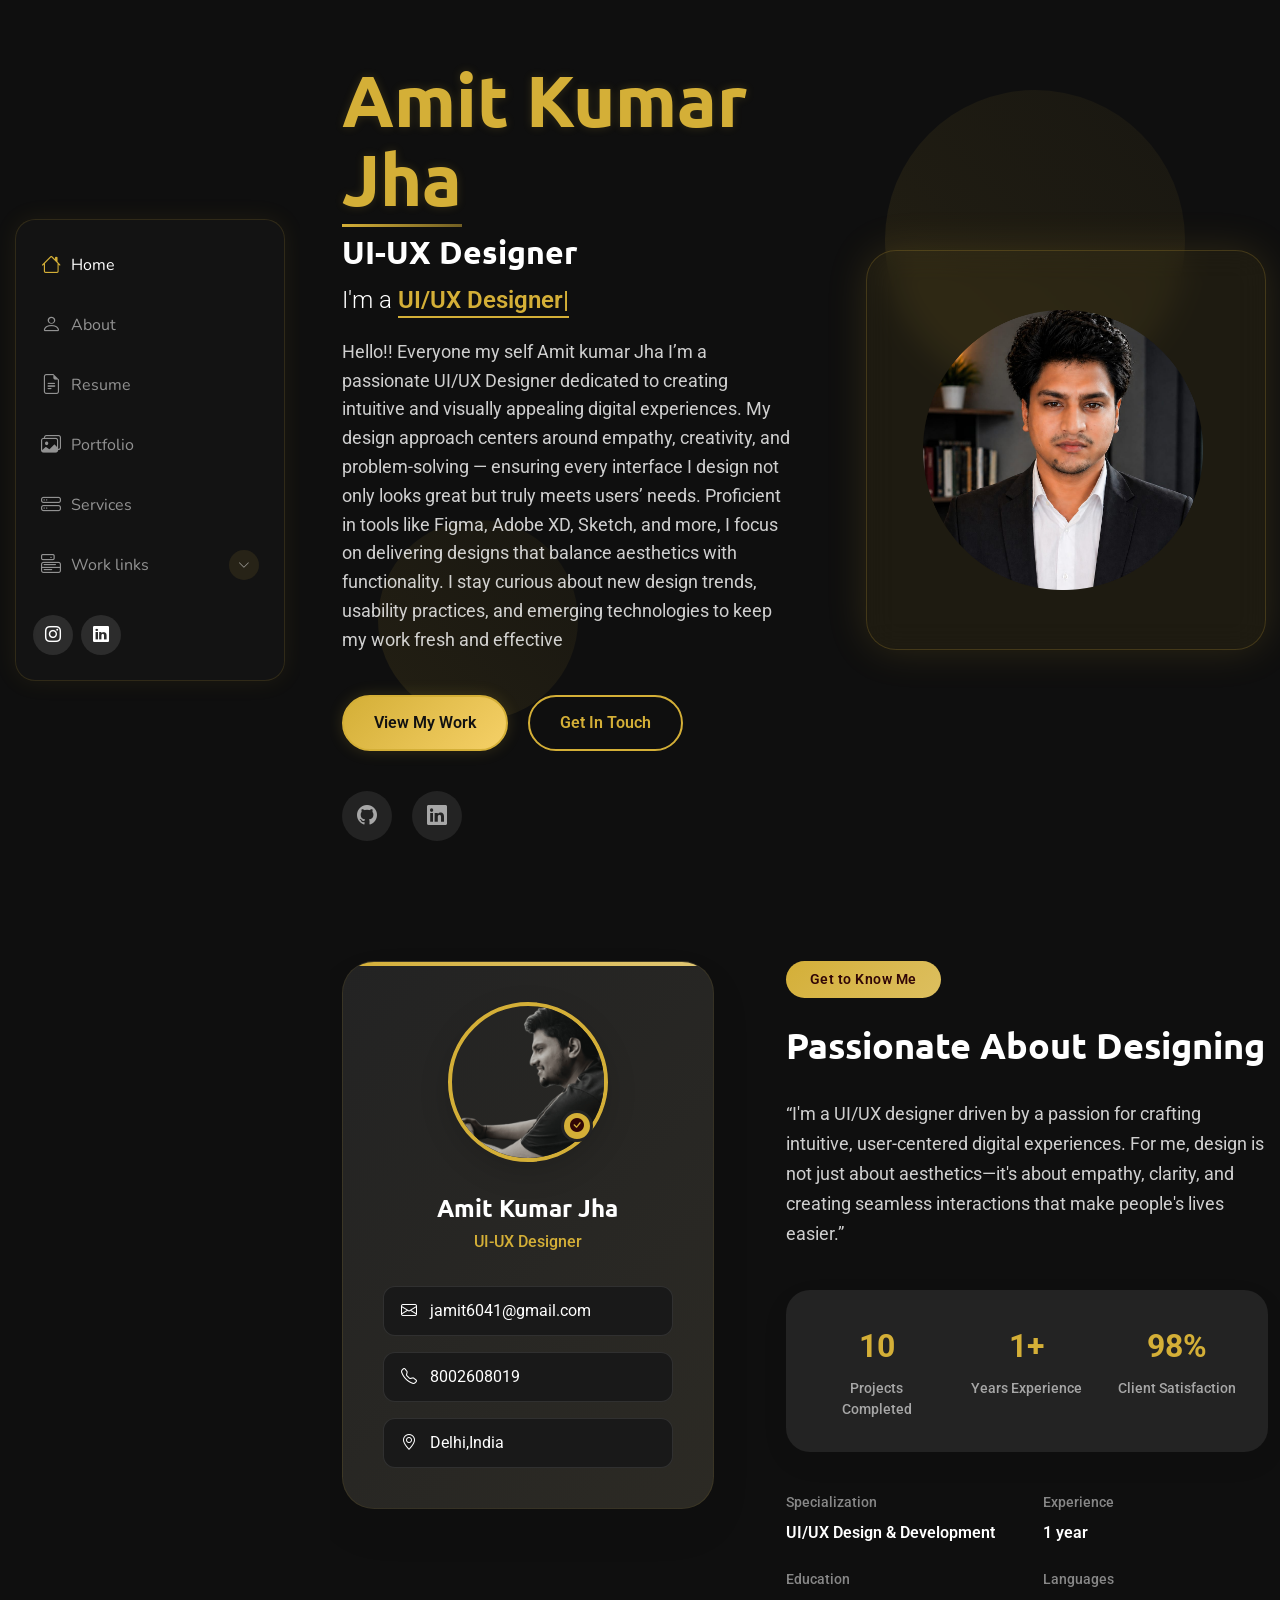
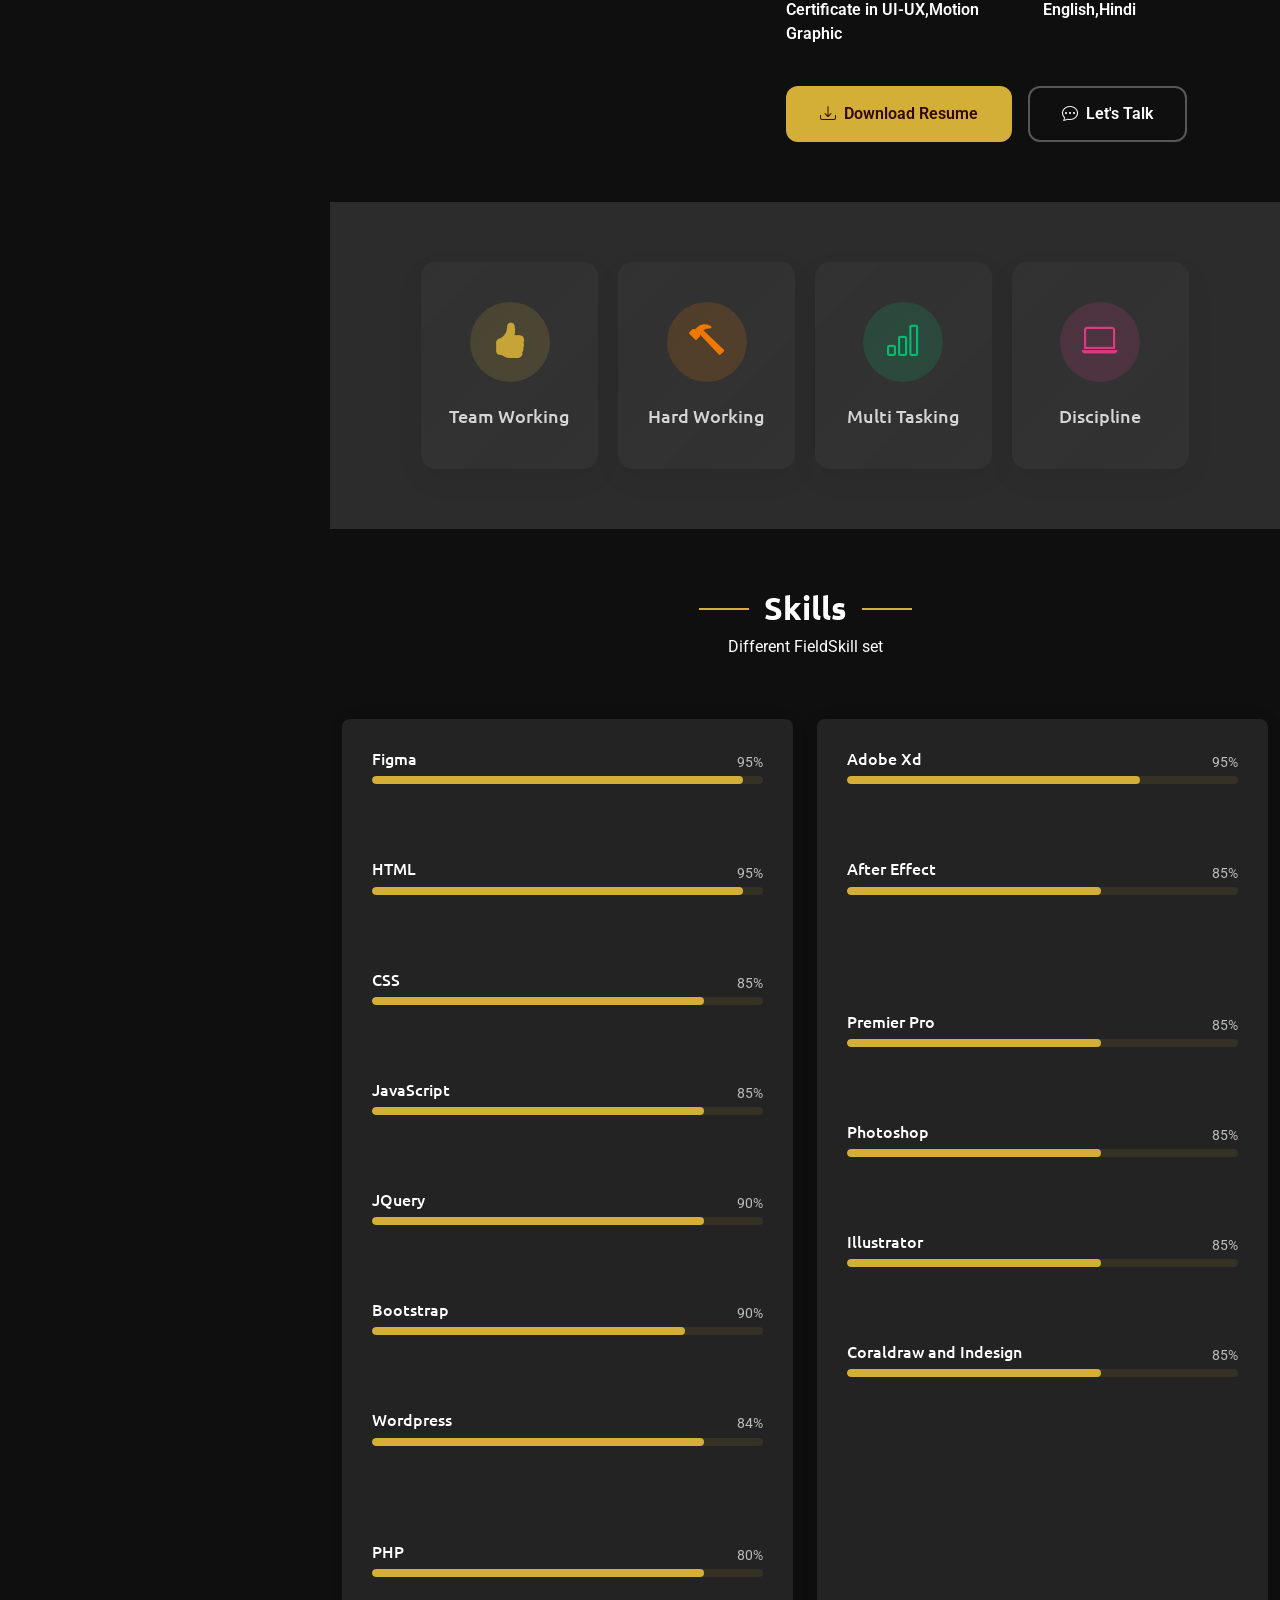
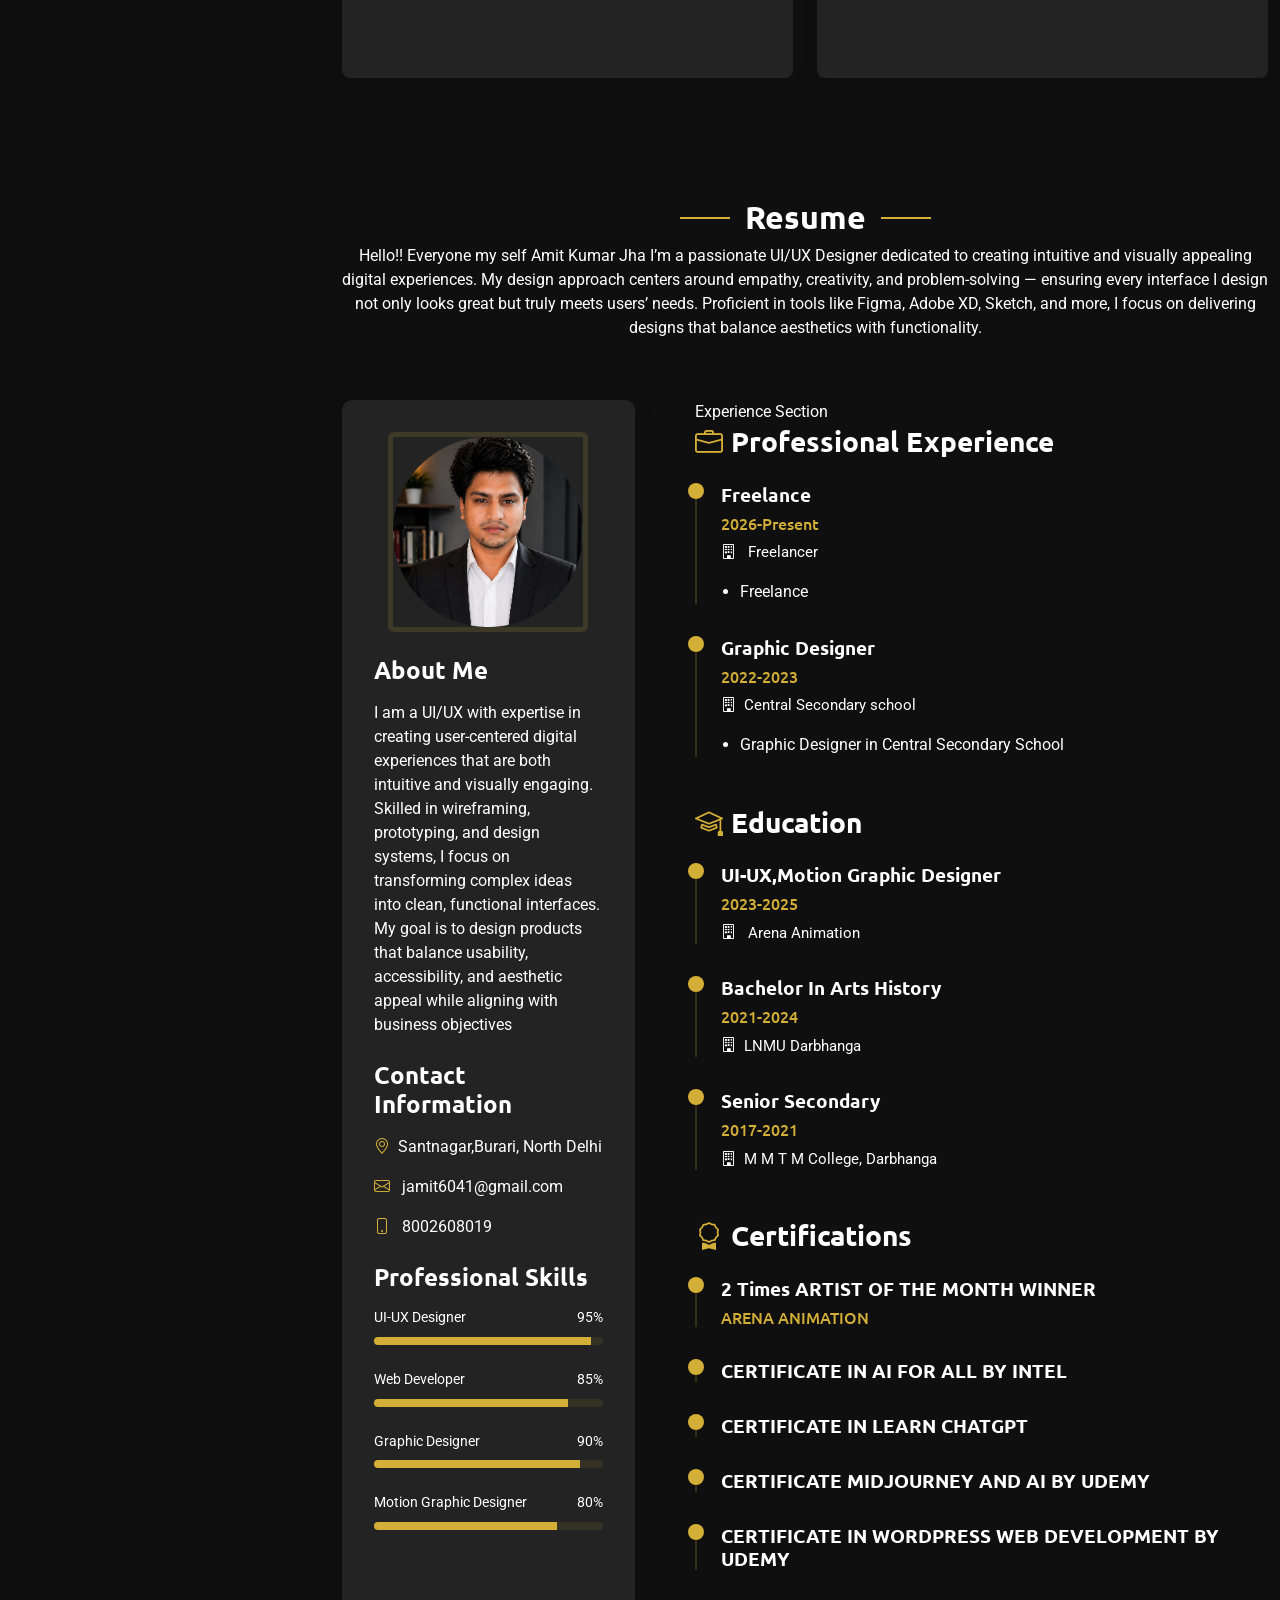
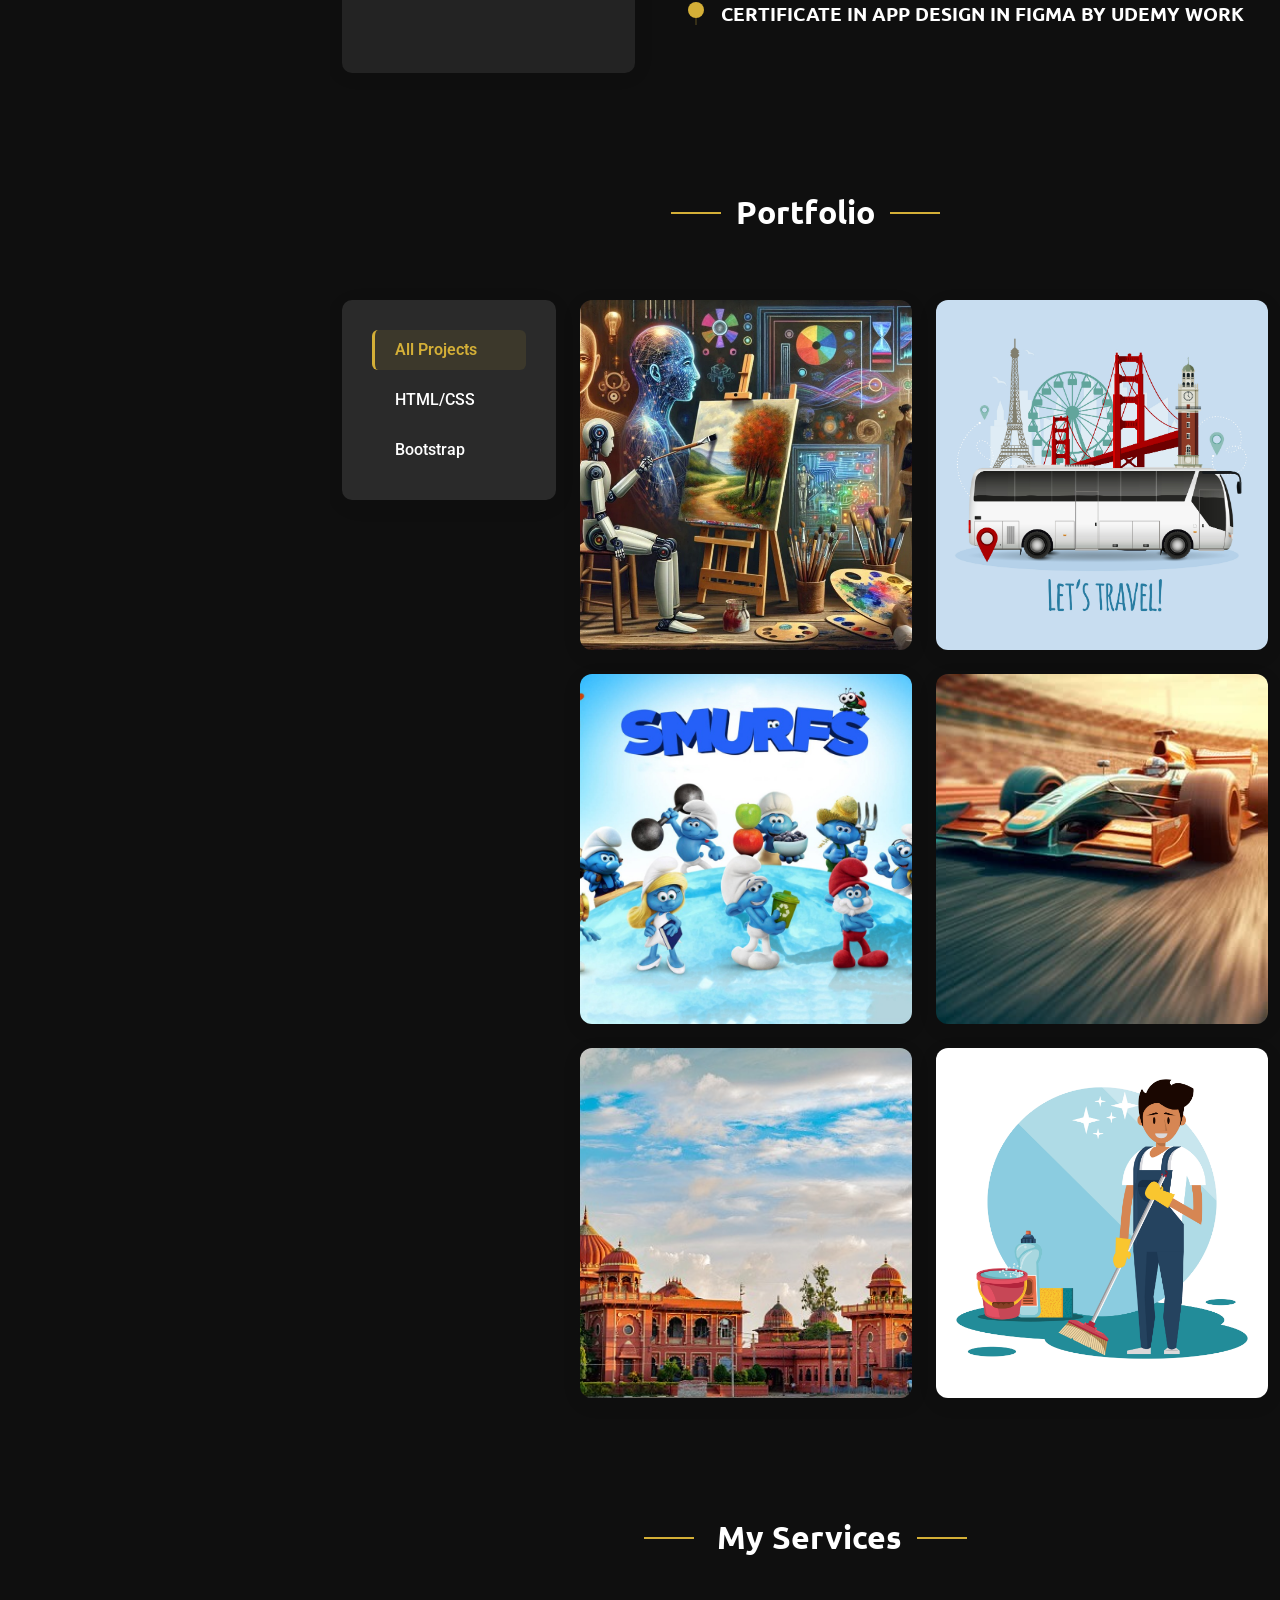
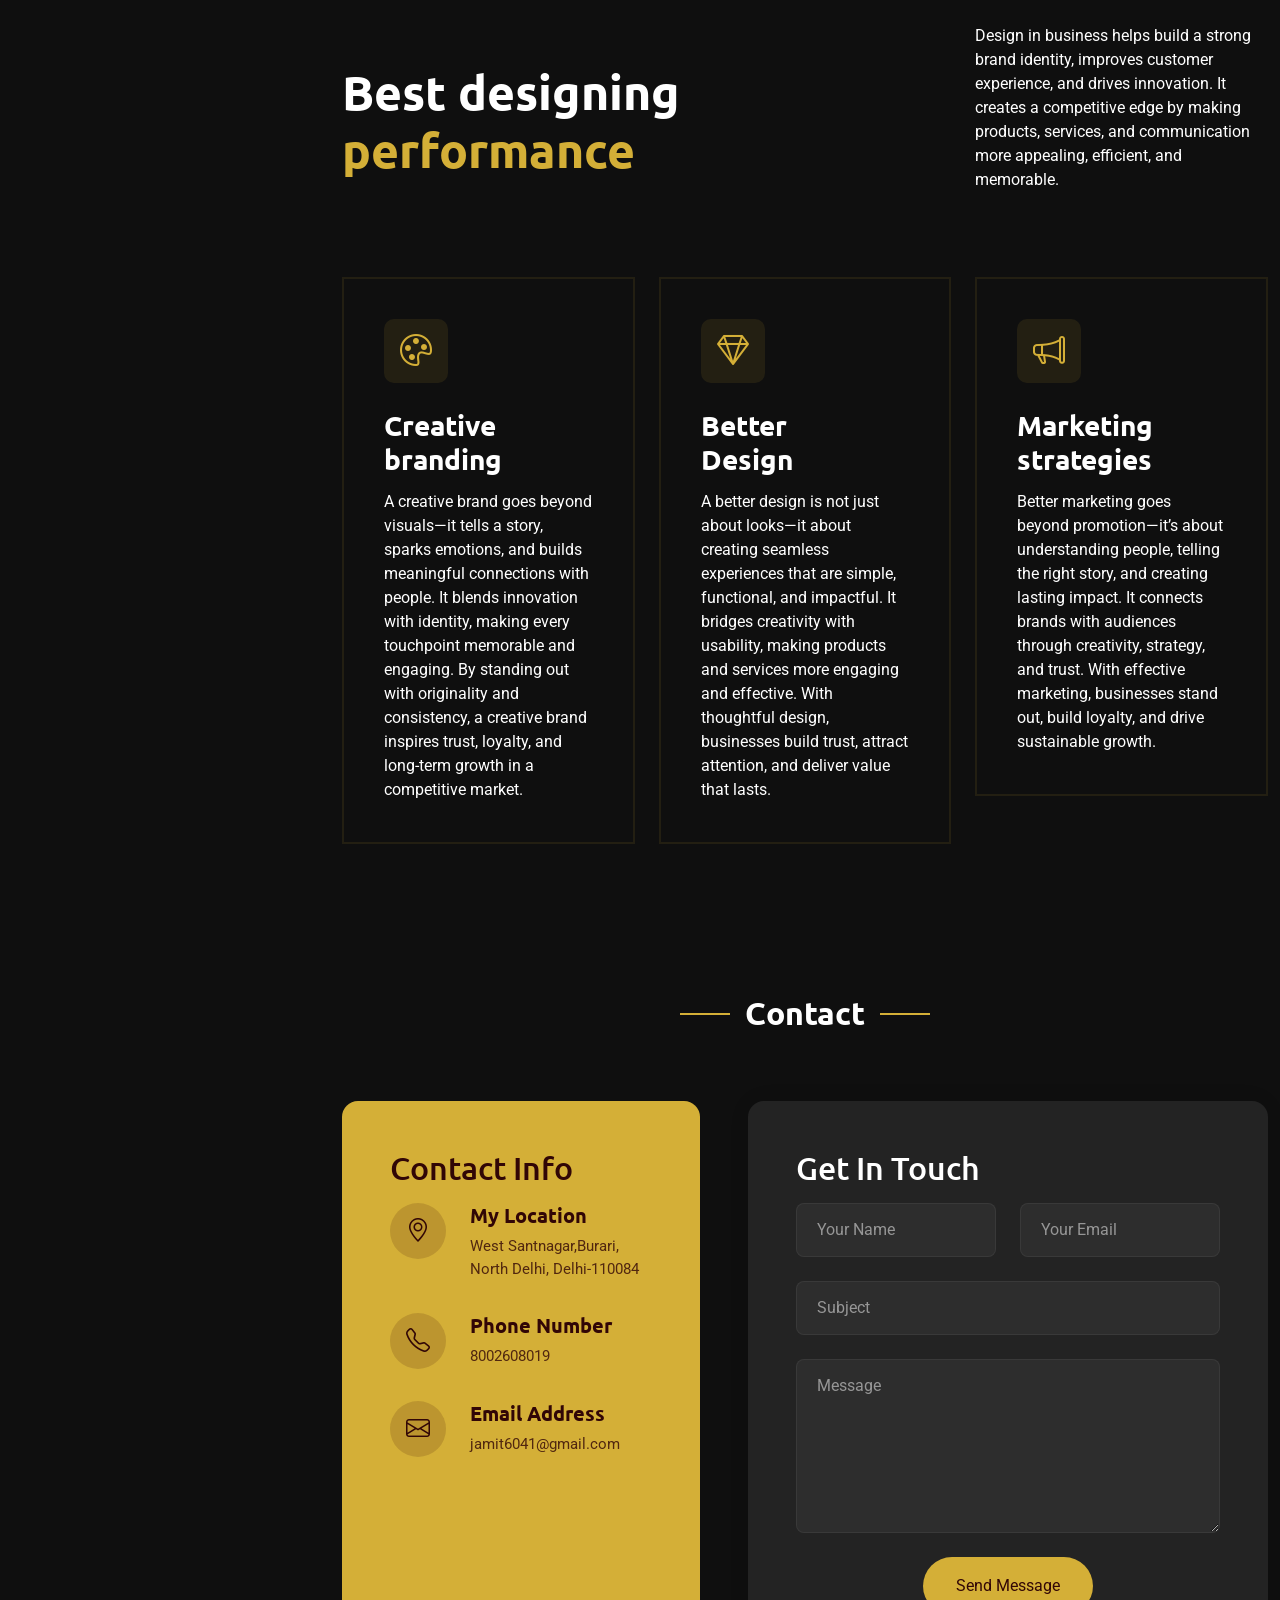
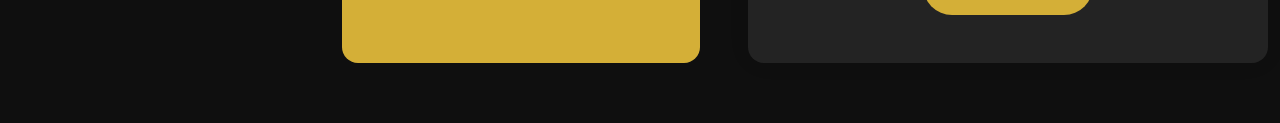
==== commit 733a1b72: "Add files via upload" ====
--- a/index.html
+++ b/index.html
@@ -851,7 +851,7 @@
                         <span class="category">HTML/CSS</span>
                         <h4>Cleaning app</h4>
                         <div class="portfolio-links">
-                          <a href="images/hhh.jpg" class="glightbox" title="Cleaning app"><i class="bi bi-plus-lg"></i></a>
+                          <a href="images/hhhh.jpg" class="glightbox" title="Cleaning app"><i class="bi bi-plus-lg"></i></a>
                           <a href="./aotm4.html" title="Cleaning app"><i class="bi bi-arrow-right"></i></a>
                         </div>
                       </div>
@@ -1084,4 +1084,4 @@
 
 </body>
 
-</html>
+</html>
--- a/assets/css/main34.css
+++ b/assets/css/main34.css
@@ -897,4 +897,1663 @@
 .about .profile-header .profile-badge {
   position: absolute;
   bottom: 20px;
-  right
+  right: calc(50% - 65px);
+  width: 32px;
+  height: 32px;
+  background-color: var(--accent-color);
+  border-radius: 50%;
+  display: flex;
+  align-items: center;
+  justify-content: center;
+  border: 3px solid var(--surface-color);
+}
+
+.about .profile-header .profile-badge i {
+  color: var(--contrast-color);
+  font-size: 14px;
+}
+
+.about .profile-content h3 {
+  font-size: 1.5rem;
+  font-weight: 700;
+  margin-bottom: 0.5rem;
+  color: var(--heading-color);
+}
+
+.about .profile-content .profession {
+  color: var(--accent-color);
+  font-weight: 500;
+  margin-bottom: 2rem;
+}
+
+.about .contact-links {
+  display: flex;
+  flex-direction: column;
+  gap: 1rem;
+}
+
+.about .contact-links .contact-item {
+  display: flex;
+  align-items: center;
+  gap: 0.75rem;
+  padding: 0.75rem 1rem;
+  background-color: color-mix(in srgb, var(--surface-color), var(--background-color) 50%);
+  border-radius: 0.75rem;
+  text-decoration: none;
+  color: var(--default-color);
+  transition: all 0.3s;
+  border: 1px solid color-mix(in srgb, var(--default-color), transparent 90%);
+}
+
+.about .contact-links .contact-item:hover {
+  background-color: var(--accent-color);
+  color: var(--contrast-color);
+  transform: translateY(-2px);
+  box-shadow: 0 5px 20px color-mix(in srgb, var(--accent-color), transparent 70%);
+}
+
+.about .contact-links .contact-item i {
+  font-size: 1rem;
+  width: 18px;
+}
+
+.about .about-content {
+  padding-left: 3rem;
+}
+
+@media (max-width: 991px) {
+  .about .about-content {
+    padding-left: 0;
+  }
+}
+
+.about .about-content .section-header {
+  margin-bottom: 2rem;
+}
+
+.about .about-content .section-header .badge-text {
+  display: inline-block;
+  background: linear-gradient(135deg, var(--accent-color), color-mix(in srgb, var(--accent-color), var(--heading-color) 20%));
+  color: var(--contrast-color);
+  padding: 0.5rem 1.5rem;
+  border-radius: 2rem;
+  font-size: 0.875rem;
+  font-weight: 600;
+  letter-spacing: 0.5px;
+  margin-bottom: 1.5rem;
+}
+
+.about .about-content .section-header h2 {
+  font-size: 2.25rem;
+  font-weight: 700;
+  line-height: 1.3;
+  margin: 0;
+}
+
+@media (max-width: 768px) {
+  .about .about-content .section-header h2 {
+    font-size: 1.875rem;
+  }
+}
+
+.about .about-content .description {
+  margin-bottom: 2.5rem;
+}
+
+.about .about-content .description p {
+  font-size: 1.1rem;
+  line-height: 1.7;
+  color: color-mix(in srgb, var(--default-color), transparent 20%);
+  margin-bottom: 1.5rem;
+}
+
+.about .about-content .description p:last-child {
+  margin-bottom: 0;
+}
+
+.about .stats-grid {
+  display: grid;
+  grid-template-columns: repeat(3, 1fr);
+  gap: 2rem;
+  margin-bottom: 2.5rem;
+  padding: 2rem;
+  background-color: var(--surface-color);
+  border-radius: 1.5rem;
+  box-shadow: 0 10px 30px rgba(0, 0, 0, 0.05);
+}
+
+@media (max-width: 768px) {
+  .about .stats-grid {
+    grid-template-columns: 1fr;
+    gap: 1.5rem;
+    text-align: center;
+  }
+}
+
+.about .stats-grid .stat-item {
+  text-align: center;
+}
+
+.about .stats-grid .stat-item .stat-number {
+  font-size: 2rem;
+  font-weight: 700;
+  color: var(--accent-color);
+  display: block;
+  margin-bottom: 0.5rem;
+}
+
+.about .stats-grid .stat-item .stat-label {
+  font-size: 0.875rem;
+  color: color-mix(in srgb, var(--default-color), transparent 40%);
+  font-weight: 500;
+}
+
+.about .details-grid {
+  margin-bottom: 2.5rem;
+}
+
+.about .details-grid .detail-row {
+  display: grid;
+  grid-template-columns: 1fr 1fr;
+  gap: 2rem;
+  margin-bottom: 1.5rem;
+}
+
+@media (max-width: 768px) {
+  .about .details-grid .detail-row {
+    grid-template-columns: 1fr;
+    gap: 1rem;
+  }
+}
+
+.about .details-grid .detail-row:last-child {
+  margin-bottom: 0;
+}
+
+.about .details-grid .detail-item .detail-label {
+  display: block;
+  font-size: 0.875rem;
+  color: color-mix(in srgb, var(--default-color), transparent 50%);
+  margin-bottom: 0.5rem;
+  font-weight: 500;
+}
+
+.about .details-grid .detail-item .detail-value {
+  display: block;
+  font-weight: 600;
+  color: var(--heading-color);
+  font-size: 1rem;
+}
+
+.about .cta-section {
+  display: flex;
+  gap: 1rem;
+  flex-wrap: wrap;
+}
+
+.about .cta-section .btn {
+  padding: 0.875rem 2rem;
+  border-radius: 0.75rem;
+  font-weight: 600;
+  text-decoration: none;
+  transition: all 0.3s;
+  display: inline-flex;
+  align-items: center;
+  gap: 0.5rem;
+  border: 2px solid transparent;
+}
+
+.about .cta-section .btn.btn-primary {
+  background-color: var(--accent-color);
+  color: var(--contrast-color);
+}
+
+.about .cta-section .btn.btn-primary:hover {
+  background-color: color-mix(in srgb, var(--accent-color), black 15%);
+  transform: translateY(-2px);
+  box-shadow: 0 10px 30px color-mix(in srgb, var(--accent-color), transparent 60%);
+}
+
+.about .cta-section .btn.btn-outline {
+  background-color: transparent;
+  color: var(--default-color);
+  border-color: color-mix(in srgb, var(--default-color), transparent 70%);
+}
+
+.about .cta-section .btn.btn-outline:hover {
+  border-color: var(--accent-color);
+  transform: translateY(-2px);
+}
+
+/*--------------------------------------------------------------
+# Stats Section
+--------------------------------------------------------------*/
+.stats .stats-wrapper {
+  display: grid;
+  grid-template-columns: repeat(4, 1fr);
+  gap: 20px;
+}
+
+@media (max-width: 992px) {
+  .stats .stats-wrapper {
+    grid-template-columns: repeat(2, 1fr);
+  }
+}
+
+@media (max-width: 576px) {
+  .stats .stats-wrapper {
+    grid-template-columns: 1fr;
+  }
+}
+
+.stats .stats-item {
+  background: linear-gradient(135deg, color-mix(in srgb, var(--surface-color), transparent 5%), var(--surface-color));
+  border-radius: 15px;
+  padding: 40px 20px;
+  text-align: center;
+  position: relative;
+  transition: transform 0.3s ease, box-shadow 0.3s ease;
+  box-shadow: 0 10px 30px rgba(0, 0, 0, 0.05);
+  overflow: hidden;
+}
+
+.stats .stats-item:hover {
+  transform: translateY(-10px);
+  box-shadow: 0 15px 35px rgba(0, 0, 0, 0.1);
+}
+
+.stats .stats-item:hover .icon-wrapper {
+  transform: scale(1.1);
+}
+
+.stats .stats-item:nth-child(1) .icon-wrapper {
+  background-color: color-mix(in srgb, var(--accent-color), transparent 85%);
+}
+
+.stats .stats-item:nth-child(1) .icon-wrapper i {
+  color: color-mix(in srgb, var(--accent-color), transparent 10%);
+}
+
+.stats .stats-item:nth-child(2) .icon-wrapper {
+  background-color: color-mix(in srgb, #ff7e00, transparent 85%);
+}
+
+.stats .stats-item:nth-child(2) .icon-wrapper i {
+  color: color-mix(in srgb, #ff7e00, transparent 10%);
+}
+
+.stats .stats-item:nth-child(3) .icon-wrapper {
+  background-color: color-mix(in srgb, #00c875, transparent 85%);
+}
+
+.stats .stats-item:nth-child(3) .icon-wrapper i {
+  color: color-mix(in srgb, #00c875, transparent 10%);
+}
+
+.stats .stats-item:nth-child(4) .icon-wrapper {
+  background-color: color-mix(in srgb, #e83e8c, transparent 85%);
+}
+
+.stats .stats-item:nth-child(4) .icon-wrapper i {
+  color: color-mix(in srgb, #e83e8c, transparent 10%);
+}
+
+.stats .stats-item .icon-wrapper {
+  width: 80px;
+  height: 80px;
+  border-radius: 50%;
+  display: flex;
+  align-items: center;
+  justify-content: center;
+  margin: 0 auto 20px;
+  transition: transform 0.3s ease;
+}
+
+.stats .stats-item .icon-wrapper i {
+  font-size: 36px;
+}
+
+.stats .stats-item span {
+  display: block;
+  font-size: 48px;
+  font-weight: 700;
+  color: var(--heading-color);
+  margin-bottom: 10px;
+  line-height: 1;
+  font-family: var(--heading-font);
+}
+
+.stats .stats-item p {
+  color: var(--default-color);
+  font-size: 18px;
+  margin: 0;
+  font-weight: 500;
+  font-family: var(--heading-font);
+  opacity: 0.8;
+}
+
+/*--------------------------------------------------------------
+# Skills Section
+--------------------------------------------------------------*/
+.skills .skills-category {
+  background-color: var(--surface-color);
+  padding: 30px;
+  border-radius: 8px;
+  box-shadow: 0 0 20px rgba(0, 0, 0, 0.05);
+  height: 100%;
+  transition: transform 0.3s;
+}
+
+.skills .skills-category:hover {
+  transform: translateY(-5px);
+}
+
+.skills .skills-category h3 {
+  font-size: 24px;
+  margin-bottom: 25px;
+  position: relative;
+  padding-bottom: 15px;
+}
+
+.skills .skills-category h3:after {
+  content: "";
+  position: absolute;
+  bottom: 0;
+  left: 0;
+  width: 50px;
+  height: 2px;
+  background-color: var(--accent-color);
+}
+
+.skills .skill-item {
+  margin-bottom: 25px;
+}
+
+.skills .skill-item:last-child {
+  margin-bottom: 0;
+}
+
+.skills .skill-item h4 {
+  font-size: 16px;
+  margin-bottom: 8px;
+}
+
+.skills .skill-item .skill-percentage {
+  font-size: 14px;
+  color: color-mix(in srgb, var(--heading-color), transparent 30%);
+}
+
+.skills .skill-item .progress {
+  height: 8px;
+  background-color: color-mix(in srgb, var(--accent-color), transparent 90%);
+  border-radius: 20px;
+  overflow: hidden;
+  position: relative;
+}
+
+.skills .skill-item .progress .progress-bar {
+  background-color: var(--accent-color);
+  transition: width 1.5s ease-in-out;
+  width: 0;
+  height: 100%;
+  border-radius: 20px;
+}
+
+.skills .skill-item .skill-tooltip {
+  font-size: 14px;
+  color: color-mix(in srgb, var(--default-color), transparent 30%);
+  margin-top: 8px;
+  opacity: 0;
+  transform: translateY(-5px);
+  transition: all 0.3s;
+}
+
+.skills .skill-item:hover .skill-tooltip {
+  opacity: 1;
+  transform: translateY(0);
+}
+
+.skills .skill-box {
+  background-color: var(--surface-color);
+  padding: 25px 20px;
+  border-radius: 8px;
+  text-align: center;
+  transition: all 0.3s;
+  height: 100%;
+  position: relative;
+  overflow: hidden;
+  box-shadow: 0 0 15px rgba(0, 0, 0, 0.05);
+}
+
+.skills .skill-box:hover {
+  transform: translateY(-5px);
+}
+
+.skills .skill-box:hover i {
+  color: var(--accent-color);
+  transform: scale(1.1);
+}
+
+.skills .skill-box:hover .skill-tooltip {
+  opacity: 1;
+  transform: translateY(0);
+}
+
+.skills .skill-box i {
+  font-size: 36px;
+  color: color-mix(in srgb, var(--accent-color), transparent 20%);
+  margin-bottom: 15px;
+  display: inline-block;
+  transition: all 0.3s;
+}
+
+.skills .skill-box h4 {
+  font-size: 18px;
+  margin-bottom: 10px;
+}
+
+.skills .skill-box .skill-tooltip {
+  font-size: 14px;
+  color: color-mix(in srgb, var(--default-color), transparent 30%);
+  opacity: 0;
+  transform: translateY(5px);
+  transition: all 0.3s;
+}
+
+@media (max-width: 991.98px) {
+  .skills .skills-category {
+    margin-bottom: 30px;
+  }
+
+  .skills .skills-category:last-child {
+    margin-bottom: 0;
+  }
+}
+
+@media (max-width: 767.98px) {
+  .skills .skill-box {
+    margin-bottom: 20px;
+  }
+
+  .skills .skill-box:last-child {
+    margin-bottom: 0;
+  }
+}
+
+/*--------------------------------------------------------------
+# Resume Section
+--------------------------------------------------------------*/
+.resume .resume-side {
+  background-color: var(--surface-color);
+  padding: 2rem;
+  border-radius: 10px;
+  box-shadow: 0 0 20px rgba(0, 0, 0, 0.1);
+  height: 100%;
+}
+
+.resume .resume-side .profile-img {
+  text-align: center;
+}
+
+.resume .resume-side .profile-img img {
+  width: 200px;
+  height: 200px;
+  object-fit: cover;
+  border: 5px solid color-mix(in srgb, var(--accent-color), transparent 85%);
+  border-radius: 50%;
+}
+
+.resume .resume-side h3 {
+  font-size: 1.5rem;
+  margin-bottom: 1rem;
+  color: var(--heading-color);
+  font-weight: 600;
+}
+
+.resume .resume-side .contact-info li {
+  margin-bottom: 1rem;
+  color: var(--default-color);
+}
+
+.resume .resume-side .contact-info li i {
+  width: 25px;
+  color: var(--accent-color);
+  margin-right: 0.5rem;
+}
+
+.resume .resume-side .skill-item {
+  margin-bottom: 1.5rem;
+}
+
+.resume .resume-side .skill-item span {
+  font-size: 0.9rem;
+  color: var(--default-color);
+}
+
+.resume .resume-side .skill-item .progress {
+  height: 8px;
+  background-color: color-mix(in srgb, var(--accent-color), transparent 90%);
+  border-radius: 4px;
+  margin-top: 0.5rem;
+}
+
+.resume .resume-side .skill-item .progress .progress-bar {
+  background-color: var(--accent-color);
+  width: 0;
+  transition: width 1s ease;
+}
+
+.resume .resume-section {
+  margin-bottom: 3rem;
+}
+
+.resume .resume-section h3 {
+  font-size: 1.75rem;
+  margin-bottom: 1.5rem;
+  color: var(--heading-color);
+  font-weight: 600;
+}
+
+.resume .resume-section h3 i {
+  color: var(--accent-color);
+}
+
+.resume .resume-section .resume-item {
+  padding-left: 1.5rem;
+  border-left: 2px solid color-mix(in srgb, var(--accent-color), transparent 80%);
+  margin-bottom: 2rem;
+  position: relative;
+}
+
+.resume .resume-section .resume-item:before {
+  content: "";
+  position: absolute;
+  width: 16px;
+  height: 16px;
+  border-radius: 50%;
+  left: -9px;
+  top: 0;
+  background: var(--accent-color);
+}
+
+.resume .resume-section .resume-item h4 {
+  font-size: 1.2rem;
+  margin-bottom: 0.5rem;
+  color: var(--heading-color);
+  font-weight: 600;
+}
+
+.resume .resume-section .resume-item h5 {
+  font-size: 1rem;
+  margin-bottom: 0.5rem;
+  color: var(--accent-color);
+}
+
+.resume .resume-section .resume-item .company {
+  font-size: 0.95rem;
+  margin-bottom: 1rem;
+  color: var(--heading-color);
+}
+
+.resume .resume-section .resume-item .company i {
+  margin-right: 0.5rem;
+}
+
+.resume .resume-section .resume-item ul {
+  padding-left: 1.2rem;
+}
+
+.resume .resume-section .resume-item ul li {
+  margin-bottom: 0.5rem;
+  color: var(--default-color);
+}
+
+.resume .resume-section .resume-item p {
+  color: var(--default-color);
+  margin-bottom: 0;
+}
+
+@media (max-width: 991.98px) {
+  .resume .resume-side {
+    margin-bottom: 2rem;
+  }
+}
+
+/*--------------------------------------------------------------
+# Portfolio Section
+--------------------------------------------------------------*/
+@media (max-width: 991px) {
+  .portfolio .filter-sidebar {
+    margin-bottom: 30px;
+  }
+}
+
+.portfolio .filters-wrapper {
+  background-color: color-mix(in srgb, var(--surface-color), var(--default-color) 3%);
+  padding: 30px;
+  border-radius: 10px;
+  box-shadow: 0 5px 25px rgba(0, 0, 0, 0.05);
+}
+
+@media (max-width: 991px) {
+  .portfolio .filters-wrapper {
+    padding: 20px;
+  }
+}
+
+.portfolio .portfolio-filters {
+  padding: 0;
+  margin: 0;
+  list-style: none;
+  display: flex;
+  flex-direction: column;
+  gap: 10px;
+}
+
+@media (max-width: 991px) {
+  .portfolio .portfolio-filters {
+    flex-direction: row;
+    flex-wrap: wrap;
+    justify-content: center;
+  }
+}
+
+.portfolio .portfolio-filters li {
+  cursor: pointer;
+  padding: 12px 20px;
+  font-size: 16px;
+  font-weight: 500;
+  line-height: 1;
+  color: var(--default-color);
+  transition: all 0.3s ease-in-out;
+  border-radius: 6px;
+  background: transparent;
+  position: relative;
+  border-left: 3px solid transparent;
+}
+
+@media (max-width: 991px) {
+  .portfolio .portfolio-filters li {
+    padding: 8px 16px;
+    border: 1px solid color-mix(in srgb, var(--accent-color), transparent 80%);
+    border-left-width: 3px;
+  }
+}
+
+.portfolio .portfolio-filters li:hover {
+  color: var(--accent-color);
+  background-color: color-mix(in srgb, var(--accent-color), transparent 90%);
+  border-left-color: color-mix(in srgb, var(--accent-color), transparent 50%);
+}
+
+.portfolio .portfolio-filters li.filter-active {
+  color: var(--accent-color);
+  background-color: color-mix(in srgb, var(--accent-color), transparent 90%);
+  border-left-color: var(--accent-color);
+  font-weight: 600;
+}
+
+.portfolio .portfolio-wrap {
+  transition: 0.4s;
+  position: relative;
+  overflow: hidden;
+  border-radius: 12px;
+  box-shadow: 0 5px 20px rgba(0, 0, 0, 0.08);
+  height: 100%;
+}
+
+.portfolio .portfolio-wrap img {
+  transition: transform 0.6s cubic-bezier(0.215, 0.61, 0.355, 1);
+  width: 100%;
+  height: 350px;
+  object-fit: cover;
+}
+
+.portfolio .portfolio-wrap .portfolio-info {
+  position: absolute;
+  bottom: 0;
+  left: 0;
+  right: 0;
+  padding: 25px;
+  background: linear-gradient(to top, rgba(0, 0, 0, 0.8) 0%, rgba(0, 0, 0, 0.4) 60%, rgba(0, 0, 0, 0) 100%);
+  z-index: 3;
+  transition: all 0.4s cubic-bezier(0.215, 0.61, 0.355, 1);
+  transform: translateY(20px);
+  opacity: 0;
+}
+
+.portfolio .portfolio-wrap .portfolio-info .content {
+  transition: all 0.4s cubic-bezier(0.215, 0.61, 0.355, 1);
+  transform: translateY(20px);
+}
+
+.portfolio .portfolio-wrap .portfolio-info .category {
+  display: inline-block;
+  color: var(--accent-color);
+  font-size: 14px;
+  font-weight: 500;
+  text-transform: uppercase;
+  letter-spacing: 1px;
+  margin-bottom: 8px;
+}
+
+.portfolio .portfolio-wrap .portfolio-info h4 {
+  font-size: 20px;
+  color: var(--contrast-color);
+  font-weight: 700;
+  margin-bottom: 15px;
+}
+
+.portfolio .portfolio-wrap .portfolio-info .portfolio-links {
+  display: flex;
+  gap: 12px;
+}
+
+.portfolio .portfolio-wrap .portfolio-info .portfolio-links a {
+  color: var(--contrast-color);
+  width: 40px;
+  height: 40px;
+  display: flex;
+  align-items: center;
+  justify-content: center;
+  background-color: color-mix(in srgb, var(--accent-color), transparent 30%);
+  border-radius: 50%;
+  font-size: 18px;
+  transition: 0.3s;
+}
+
+.portfolio .portfolio-wrap .portfolio-info .portfolio-links a:hover {
+  background-color: var(--accent-color);
+  transform: translateY(-3px);
+}
+
+.portfolio .portfolio-wrap:hover {
+  transform: translateY(-5px);
+}
+
+.portfolio .portfolio-wrap:hover img {
+  transform: scale(1.08);
+}
+
+.portfolio .portfolio-wrap:hover .portfolio-info {
+  transform: translateY(0);
+  opacity: 1;
+}
+
+.portfolio .portfolio-wrap:hover .portfolio-info .content {
+  transform: translateY(0);
+}
+
+/*--------------------------------------------------------------
+# Services Section
+--------------------------------------------------------------*/
+.services .service-header {
+  margin-bottom: 60px;
+}
+profile-image{
+
+}
+.services .service-header .service-intro .service-heading {
+  font-size: 48px;
+  margin-bottom: 0;
+  font-weight: 700;
+  line-height: 1.2;
+  color: var(--heading-color);
+}
+
+.services .service-header .service-intro .service-heading div {
+  display: block;
+  position: relative;
+}
+
+.services .service-header .service-intro .service-heading span {
+  display: block;
+  color: var(--accent-color);
+}
+
+@media (max-width: 992px) {
+  .services .service-header .service-intro .service-heading {
+    font-size: 36px;
+  }
+}
+
+@media (max-width: 768px) {
+  .services .service-header .service-intro .service-heading {
+    font-size: 30px;
+    margin-bottom: 20px;
+  }
+}
+
+.services .service-header .service-summary p {
+  margin-bottom: 25px;
+  color: var(--default-color);
+}
+
+.services .service-header .service-summary .service-btn {
+  display: inline-flex;
+  align-items: center;
+  padding: 12px 30px;
+  background-color: var(--accent-color);
+  color: var(--contrast-color);
+  border-radius: 4px;
+  font-weight: 500;
+  transition: all 0.3s ease;
+}
+
+.services .service-header .service-summary .service-btn i {
+  margin-left: 10px;
+  transition: transform 0.3s ease;
+}
+
+.services .service-header .service-summary .service-btn:hover {
+  background-color: color-mix(in srgb, var(--accent-color), transparent 15%);
+  color: var(--contrast-color);
+}
+
+.services .service-header .service-summary .service-btn:hover i {
+  transform: translateX(5px);
+}
+
+@media (max-width: 992px) {
+  .services .service-header .service-summary {
+    margin-top: 30px;
+  }
+}
+
+.services .service-card {
+  padding: 40px 40px 40px 40px;
+  margin-bottom: 30px;
+  border: 2px solid color-mix(in srgb, var(--accent-color), transparent 90%);
+  transition: all 0.3s ease;
+}
+
+.services .service-card .service-icon {
+  margin-bottom: 25px;
+  background-color: color-mix(in srgb, var(--accent-color), transparent 90%);
+  display: inline-flex;
+  align-items: center;
+  justify-content: center;
+  border-radius: 10px;
+  width: 64px;
+  height: 64px;
+}
+
+.services .service-card .service-icon i {
+  font-size: 32px;
+  color: var(--accent-color);
+  transition: all 0.3s ease;
+}
+
+.services .service-card h3 {
+  font-size: 28px;
+  margin-bottom: 15px;
+  font-weight: 700;
+}
+
+.services .service-card h3 a {
+  color: var(--heading-color);
+  transition: color 0.3s ease;
+}
+
+.services .service-card h3 a span {
+  display: block;
+}
+
+.services .service-card h3 a:hover {
+  color: var(--accent-color);
+}
+
+.services .service-card p {
+  color: var(--default-color);
+  transition: color 0.3s ease;
+  margin-bottom: 0;
+}
+
+.services .service-card .card-action {
+  position: absolute;
+  top: 0;
+  right: 0;
+  width: 80px;
+  height: 80px;
+  display: flex;
+  align-items: center;
+  justify-content: center;
+  background-color: var(--accent-color);
+  opacity: 0;
+  visibility: hidden;
+  transform: translateY(20px);
+  transition: all 0.3s ease;
+}
+
+.services .service-card .card-action i {
+  font-size: 24px;
+  color: var(--contrast-color);
+  transition: transform 0.3s ease;
+}
+
+.services .service-card .card-action:hover i {
+  transform: rotate(45deg);
+}
+
+.services .service-card::before {
+  content: "";
+  position: absolute;
+  top: 0;
+  left: 0;
+  right: 0;
+  bottom: 0;
+  background-color: var(--surface-color);
+  clip-path: polygon(70% 0, 100% 30%, 100% 100%, 0 100%, 0 0);
+  z-index: -1;
+  opacity: 0;
+  visibility: hidden;
+  transition: all 0.3s ease;
+}
+
+.services .service-card:hover {
+  border-color: transparent;
+}
+
+.services .service-card:hover::before {
+  opacity: 1;
+  visibility: visible;
+  background-color: color-mix(in srgb, var(--accent-color), transparent 90%);
+}
+
+.services .service-card:hover h3 a {
+  color: var(--accent-color);
+}
+
+.services .service-card:hover h3 a:hover {
+  color: var(--accent-color);
+}
+
+.services .service-card:hover p {
+  color: color-mix(in srgb, var(--default-color), transparent 20%);
+}
+
+.services .service-card:hover .card-action {
+  opacity: 1;
+  visibility: visible;
+  transform: translateY(0);
+}
+
+.services .service-card:hover .service-icon i {
+  transform: scale(1.1);
+}
+
+@media (max-width: 768px) {
+  .services .service-card {
+    padding: 150px 25px 25px;
+  }
+
+  .services .service-card h3 {
+    font-size: 24px;
+  }
+
+  .services .service-card .service-icon {
+    position: absolute;
+    top: 40px;
+    left: 25px;
+  }
+}
+
+@media (max-width: 768px) {
+  .services {
+    padding: 70px 0 50px;
+  }
+}
+
+/*--------------------------------------------------------------
+# Testimonials Section
+--------------------------------------------------------------*/
+.testimonials .testimonial-masonry {
+  display: grid;
+  grid-template-columns: repeat(3, 1fr);
+  gap: 2rem;
+  position: relative;
+}
+
+.testimonials .testimonial-masonry::before {
+  content: "";
+  position: absolute;
+  width: 100%;
+  height: 100%;
+  background: radial-gradient(circle at center, color-mix(in srgb, var(--accent-color), transparent 95%), transparent);
+  opacity: 0.5;
+  z-index: -1;
+}
+
+.testimonials .testimonial-item:nth-child(3n-1) {
+  margin-top: 3rem;
+}
+
+.testimonials .testimonial-item:nth-child(3n) {
+  margin-top: 1.5rem;
+}
+
+.testimonials .testimonial-item.highlight .testimonial-content {
+  background-color: color-mix(in srgb, var(--accent-color), transparent 92%);
+  border: 1px solid color-mix(in srgb, var(--accent-color), transparent 70%);
+}
+
+.testimonials .testimonial-item.highlight .testimonial-content .quote-pattern {
+  background-color: color-mix(in srgb, var(--accent-color), transparent 85%);
+}
+
+.testimonials .testimonial-item.highlight .testimonial-content .quote-pattern i {
+  color: var(--accent-color);
+}
+
+.testimonials .testimonial-content {
+  background-color: var(--surface-color);
+  border-radius: 20px;
+  padding: 2rem;
+  position: relative;
+  transition: all 0.3s ease;
+  border: 1px solid color-mix(in srgb, var(--default-color), transparent 92%);
+}
+
+.testimonials .testimonial-content:hover {
+  transform: translateY(-5px);
+}
+
+.testimonials .testimonial-content p {
+  font-size: 1rem;
+  line-height: 1.7;
+  margin: 1.5rem 0;
+  position: relative;
+}
+
+.testimonials .quote-pattern {
+  position: absolute;
+  top: -1.25rem;
+  left: 2rem;
+  width: 2.5rem;
+  height: 2.5rem;
+  background-color: var(--surface-color);
+  border-radius: 50%;
+  display: flex;
+  align-items: center;
+  justify-content: center;
+  border: 1px solid color-mix(in srgb, var(--default-color), transparent 92%);
+}
+
+.testimonials .quote-pattern i {
+  font-size: 1.25rem;
+  color: var(--accent-color);
+}
+
+.testimonials .client-info {
+  display: flex;
+  align-items: center;
+  gap: 1rem;
+  margin-top: 1.5rem;
+  padding-top: 1.5rem;
+  border-top: 1px solid color-mix(in srgb, var(--default-color), transparent 92%);
+}
+
+.testimonials .client-image {
+  width: 50px;
+  height: 50px;
+  border-radius: 50%;
+  overflow: hidden;
+  flex-shrink: 0;
+}
+
+.testimonials .client-image img {
+  width: 100%;
+  height: 100%;
+  object-fit: cover;
+}
+
+.testimonials .client-details h3 {
+  font-size: 1.125rem;
+  margin-bottom: 0.25rem;
+}
+
+.testimonials .client-details .position {
+  font-size: 0.875rem;
+  color: color-mix(in srgb, var(--heading-color), transparent 40%);
+}
+
+@media (max-width: 1199.98px) {
+  .testimonials .testimonial-masonry {
+    grid-template-columns: repeat(2, 1fr);
+    gap: 1.5rem;
+  }
+
+  .testimonials .testimonial-item:nth-child(3n-1),
+  .testimonials .testimonial-item:nth-child(3n) {
+    margin-top: 0;
+  }
+
+  .testimonials .testimonial-item:nth-child(even) {
+    margin-top: 2rem;
+  }
+}
+
+@media (max-width: 767.98px) {
+  .testimonials .testimonial-masonry {
+    grid-template-columns: 1fr;
+    gap: 2rem;
+  }
+
+  .testimonials .testimonial-item:nth-child(even) {
+    margin-top: 0;
+  }
+
+  .testimonials .testimonial-content {
+    padding: 1.5rem;
+  }
+
+  .testimonials .testimonial-content p {
+    font-size: 0.9375rem;
+    margin: 1.25rem 0;
+  }
+
+  .testimonials .quote-pattern {
+    width: 2.25rem;
+    height: 2.25rem;
+    top: -1.125rem;
+  }
+
+  .testimonials .quote-pattern i {
+    font-size: 1.125rem;
+  }
+
+  .testimonials .client-info {
+    margin-top: 1.25rem;
+    padding-top: 1.25rem;
+  }
+
+  .testimonials .client-image {
+    width: 45px;
+    height: 45px;
+  }
+
+  .testimonials .client-details h3 {
+    font-size: 1rem;
+  }
+
+  .testimonials .client-details .position {
+    font-size: 0.8125rem;
+  }
+}
+
+/*--------------------------------------------------------------
+# Contact Section
+--------------------------------------------------------------*/
+.contact .info-box {
+  background-color: var(--accent-color);
+  color: var(--contrast-color);
+  padding: 3rem;
+  border-radius: 1rem;
+  height: 100%;
+}
+
+.contact .info-box h3 {
+  color: var(--contrast-color);
+  font-size: 2rem;
+  margin-bottom: 1rem;
+}
+
+@media (max-width: 767.98px) {
+  .contact .info-box h3 {
+    font-size: 1.75rem;
+  }
+}
+
+.contact .info-box p {
+  opacity: 0.8;
+  margin-bottom: 2rem;
+}
+
+.contact .info-box a {
+  color: var(--contrast-color);
+}
+
+@media (max-width: 992px) {
+  .contact .info-box {
+    padding: 1.5rem;
+  }
+}
+
+.contact .info-item {
+  display: flex;
+  gap: 1.5rem;
+  margin-bottom: 2rem;
+}
+
+.contact .info-item:last-child {
+  margin-bottom: 0;
+}
+
+.contact .info-item .icon-box {
+  width: 3.5rem;
+  height: 3.5rem;
+  background-color: color-mix(in srgb, var(--contrast-color), transparent 85%);
+  border-radius: 50%;
+  display: flex;
+  align-items: center;
+  justify-content: center;
+  flex-shrink: 0;
+  transition: 0.3s;
+}
+
+.contact .info-item .icon-box i {
+  font-size: 1.5rem;
+  color: var(--contrast-color);
+}
+
+.contact .info-item:hover .icon-box {
+  background-color: color-mix(in srgb, var(--contrast-color), transparent 70%);
+}
+
+.contact .info-item .content h4 {
+  color: var(--contrast-color);
+  font-size: 1.25rem;
+  margin-bottom: 0.5rem;
+  font-weight: 700;
+}
+
+.contact .info-item .content p {
+  margin-bottom: 0.25rem;
+  font-size: 0.95rem;
+}
+
+.contact .info-item .content p:last-child {
+  margin-bottom: 0;
+}
+
+.contact .contact-form {
+  background-color: var(--surface-color);
+  padding: 3rem;
+  border-radius: 1rem;
+  height: 100%;
+  box-shadow: 0 0 25px rgba(0, 0, 0, 0.05);
+}
+
+@media (max-width: 992px) {
+  .contact .contact-form {
+    padding: 1.5rem;
+  }
+}
+
+.contact .contact-form h3 {
+  font-size: 2rem;
+  margin-bottom: 1rem;
+}
+
+@media (max-width: 768px) {
+  .contact .contact-form h3 {
+    font-size: 1.75rem;
+  }
+}
+
+.contact .contact-form p {
+  color: color-mix(in srgb, var(--default-color), transparent 25%);
+  margin-bottom: 2rem;
+}
+
+.contact .contact-form .form-control,
+.contact .contact-form .form-select {
+  padding: 0.875rem 1.25rem;
+  border-color: color-mix(in srgb, var(--default-color), transparent 90%);
+  border-radius: 0.5rem;
+  background-color: color-mix(in srgb, var(--surface-color) 90%, white 5%);
+  color: var(--default-color);
+}
+
+.contact .contact-form .form-control:focus,
+.contact .contact-form .form-select:focus {
+  box-shadow: none;
+  border-color: var(--accent-color);
+}
+
+.contact .contact-form .form-control::placeholder,
+.contact .contact-form .form-select::placeholder {
+  color: color-mix(in srgb, var(--default-color), transparent 50%);
+}
+
+.contact .contact-form .btn {
+  background-color: var(--accent-color);
+  color: var(--contrast-color);
+  padding: 1rem 2rem;
+  border-radius: 2rem;
+  display: inline-flex;
+  align-items: center;
+  gap: 0.5rem;
+  transition: 0.3s;
+}
+
+.contact .contact-form .btn i {
+  font-size: 1.25rem;
+}
+
+.contact .contact-form .btn:hover {
+  background-color: color-mix(in srgb, var(--accent-color), var(--contrast-color) 20%);
+}
+
+/*--------------------------------------------------------------
+# Portfolio Details Section
+--------------------------------------------------------------*/
+.portfolio-details .portfolio-details-slider {
+  position: relative;
+  overflow: hidden;
+  border-radius: 8px;
+  box-shadow: 0 0 30px rgba(var(--default-color), 0.1);
+}
+
+.portfolio-details .portfolio-details-slider .swiper-wrapper {
+  height: auto !important;
+}
+
+.portfolio-details .portfolio-details-slider img {
+  aspect-ratio: 16/9;
+  object-fit: cover;
+}
+
+.portfolio-details .portfolio-details-slider .swiper-pagination {
+  position: absolute;
+  bottom: 20px;
+}
+
+.portfolio-details .portfolio-details-slider .swiper-pagination .swiper-pagination-bullet {
+  width: 12px;
+  height: 12px;
+  background-color: var(--contrast-color);
+  opacity: 0.5;
+  transition: 0.3s;
+}
+
+.portfolio-details .portfolio-details-slider .swiper-pagination .swiper-pagination-bullet.swiper-pagination-bullet-active {
+  opacity: 1;
+  background-color: var(--accent-color);
+}
+
+.portfolio-details .portfolio-info {
+  padding: 30px;
+  background-color: var(--surface-color);
+  border-radius: 8px;
+  box-shadow: 0 0 30px rgba(var(--default-color), 0.1);
+}
+
+.portfolio-details .portfolio-info h3 {
+  font-size: 22px;
+  font-weight: 700;
+  margin-bottom: 20px;
+  padding-bottom: 20px;
+  border-bottom: 1px solid color-mix(in srgb, var(--default-color), transparent 90%);
+}
+
+.portfolio-details .portfolio-info ul {
+  padding: 0;
+  list-style: none;
+}
+
+.portfolio-details .portfolio-info ul li {
+  padding: 10px 0;
+  border-bottom: 1px solid color-mix(in srgb, var(--default-color), transparent 90%);
+}
+
+.portfolio-details .portfolio-info ul li:last-child {
+  border-bottom: 0;
+}
+
+.portfolio-details .portfolio-info ul li strong {
+  font-weight: 600;
+  margin-right: 10px;
+  color: var(--heading-color);
+}
+
+.portfolio-details .portfolio-info ul li a {
+  color: var(--accent-color);
+  transition: 0.3s;
+}
+
+.portfolio-details .portfolio-info ul li a:hover {
+  color: color-mix(in srgb, var(--accent-color), transparent 25%);
+  text-decoration: underline;
+}
+
+.portfolio-details .portfolio-description h2 {
+  font-size: 26px;
+  font-weight: 700;
+  margin-bottom: 20px;
+}
+
+.portfolio-details .portfolio-description p {
+  padding: 0;
+  margin-bottom: 20px;
+  color: color-mix(in srgb, var(--default-color), transparent 20%);
+}
+
+.portfolio-details .portfolio-description .features h3 {
+  font-size: 22px;
+  font-weight: 600;
+  margin-bottom: 30px;
+}
+
+.portfolio-details .portfolio-description .features .feature-item {
+  padding: 30px;
+  background-color: var(--surface-color);
+  border-radius: 8px;
+  height: 100%;
+  transition: 0.3s;
+  box-shadow: 0 0 30px rgba(var(--default-color), 0.1);
+}
+
+.portfolio-details .portfolio-description .features .feature-item:hover {
+  transform: translateY(-5px);
+}
+
+.portfolio-details .portfolio-description .features .feature-item i {
+  font-size: 32px;
+  color: var(--accent-color);
+  margin-bottom: 20px;
+  display: inline-block;
+}
+
+.portfolio-details .portfolio-description .features .feature-item h4 {
+  font-size: 18px;
+  font-weight: 600;
+  margin-bottom: 15px;
+}
+
+.portfolio-details .portfolio-description .features .feature-item p {
+  margin: 0;
+  font-size: 15px;
+}
+
+@media (max-width: 991px) {
+  .portfolio-details .portfolio-info {
+    margin-top: 20px;
+  }
+}
+
+@media (max-width: 768px) {
+  .portfolio-details .portfolio-description h2 {
+    font-size: 24px;
+  }
+}
+
+/*--------------------------------------------------------------
+# Service Details Section
+--------------------------------------------------------------*/
+.service-details .service-details-slider {
+  position: relative;
+  overflow: hidden;
+  border-radius: 10px;
+  z-index: 1;
+}
+
+.service-details .service-details-slider .swiper-wrapper {
+  height: auto !important;
+}
+
+.service-details .service-details-slider .swiper-pagination {
+  position: absolute;
+  bottom: 20px;
+  left: 0;
+  right: 0;
+  z-index: 2;
+}
+
+.service-details .service-details-slider .swiper-pagination .swiper-pagination-bullet {
+  width: 10px;
+  height: 10px;
+  background-color: var(--contrast-color);
+  opacity: 0.5;
+  transition: 0.3s;
+}
+
+.service-details .service-details-slider .swiper-pagination .swiper-pagination-bullet.swiper-pagination-bullet-active {
+  opacity: 1;
+  width: 20px;
+  border-radius: 5px;
+}
+
+.service-details .content h3 {
+  font-size: 28px;
+  font-weight: 700;
+  margin-bottom: 20px;
+}
+
+.service-details .content p {
+  color: color-mix(in srgb, var(--default-color), transparent 20%);
+  margin-bottom: 15px;
+}
+
+.service-details .content .features .feature-box {
+  padding: 20px;
+  background: var(--surface-color);
+  border-radius: 10px;
+  box-shadow: 0 0 20px rgba(0, 0, 0, 0.05);
+  height: 100%;
+  transition: 0.3s;
+}
+
+.service-details .content .features .feature-box:hover {
+  transform: translateY(-5px);
+}
+
+.service-details .content .features .feature-box i {
+  font-size: 24px;
+  color: var(--accent-color);
+  margin-right: 15px;
+}
+
+.service-details .content .features .feature-box h4 {
+  font-size: 18px;
+  font-weight: 600;
+  margin: 0;
+}
+
+.service-details .service-info {
+  background: var(--surface-color);
+  padding: 30px;
+  border-radius: 10px;
+  box-shadow: 0 0 20px rgba(0, 0, 0, 0.05);
+}
+
+.service-details .service-info h4 {
+  font-size: 22px;
+  font-weight: 700;
+  margin-bottom: 25px;
+  padding-bottom: 15px;
+  border-bottom: 2px solid color-mix(in srgb, var(--accent-color), transparent 85%);
+}
+
+.service-details .service-info .info-item {
+  margin-bottom: 25px;
+}
+
+.service-details .service-info .info-item:last-child {
+  margin-bottom: 0;
+}
+
+.service-details .service-info .info-item i {
+  font-size: 24px;
+  color: var(--accent-color);
+  margin-bottom: 10px;
+}
+
+.service-details .service-info .info-item h5 {
+  font-size: 16px;
+  font-weight: 600;
+  margin-bottom: 5px;
+}
+
+.service-details .service-info .info-item p {
+  color: color-mix(in srgb, var(--default-color), transparent 20%);
+  margin: 0;
+}
+
+.service-details .related-services {
+  background: var(--surface-color);
+  padding: 30px;
+  border-radius: 10px;
+  box-shadow: 0 0 20px rgba(0, 0, 0, 0.05);
+}
+
+.service-details .related-services h4 {
+  font-size: 22px;
+  font-weight: 700;
+  margin-bottom: 25px;
+  padding-bottom: 15px;
+  border-bottom: 2px solid color-mix(in srgb, var(--accent-color), transparent 85%);
+}
+
+.service-details .related-services .service-item {
+  margin-bottom: 25px;
+  padding-bottom: 25px;
+  border-bottom: 1px solid color-mix(in srgb, var(--default-color), transparent 90%);
+}
+
+.service-details .related-services .service-item:last-child {
+  margin-bottom: 0;
+  padding-bottom: 0;
+  border-bottom: none;
+}
+
+.service-details .related-services .service-item i {
+  font-size: 24px;
+  color: var(--accent-color);
+  margin-bottom: 10px;
+}
+
+.service-details .related-services .service-item h5 {
+  font-size: 18px;
+  margin-bottom: 10px;
+}
+
+.service-details .related-services .service-item h5 a {
+  color: var(--heading-color);
+  transition: 0.3s;
+}
+
+.service-details .related-services .service-item h5 a:hover {
+  color: var(--accent-color);
+}
+
+.service-details .related-services .service-item p {
+  color: color-mix(in srgb, var(--default-color), transparent 20%);
+  margin: 0;
+  font-size: 14px;
+}
+
+@media (max-width: 991px) {
+
+  .service-details .service-info,
+  .service-details .related-services {
+    margin-top: 30px;
+  }
+}
+
+/*--------------------------------------------------------------
+# Starter Section Section
+--------------------------------------------------------------*/
+.starter-section {
+  /* Add your styles here */
+}
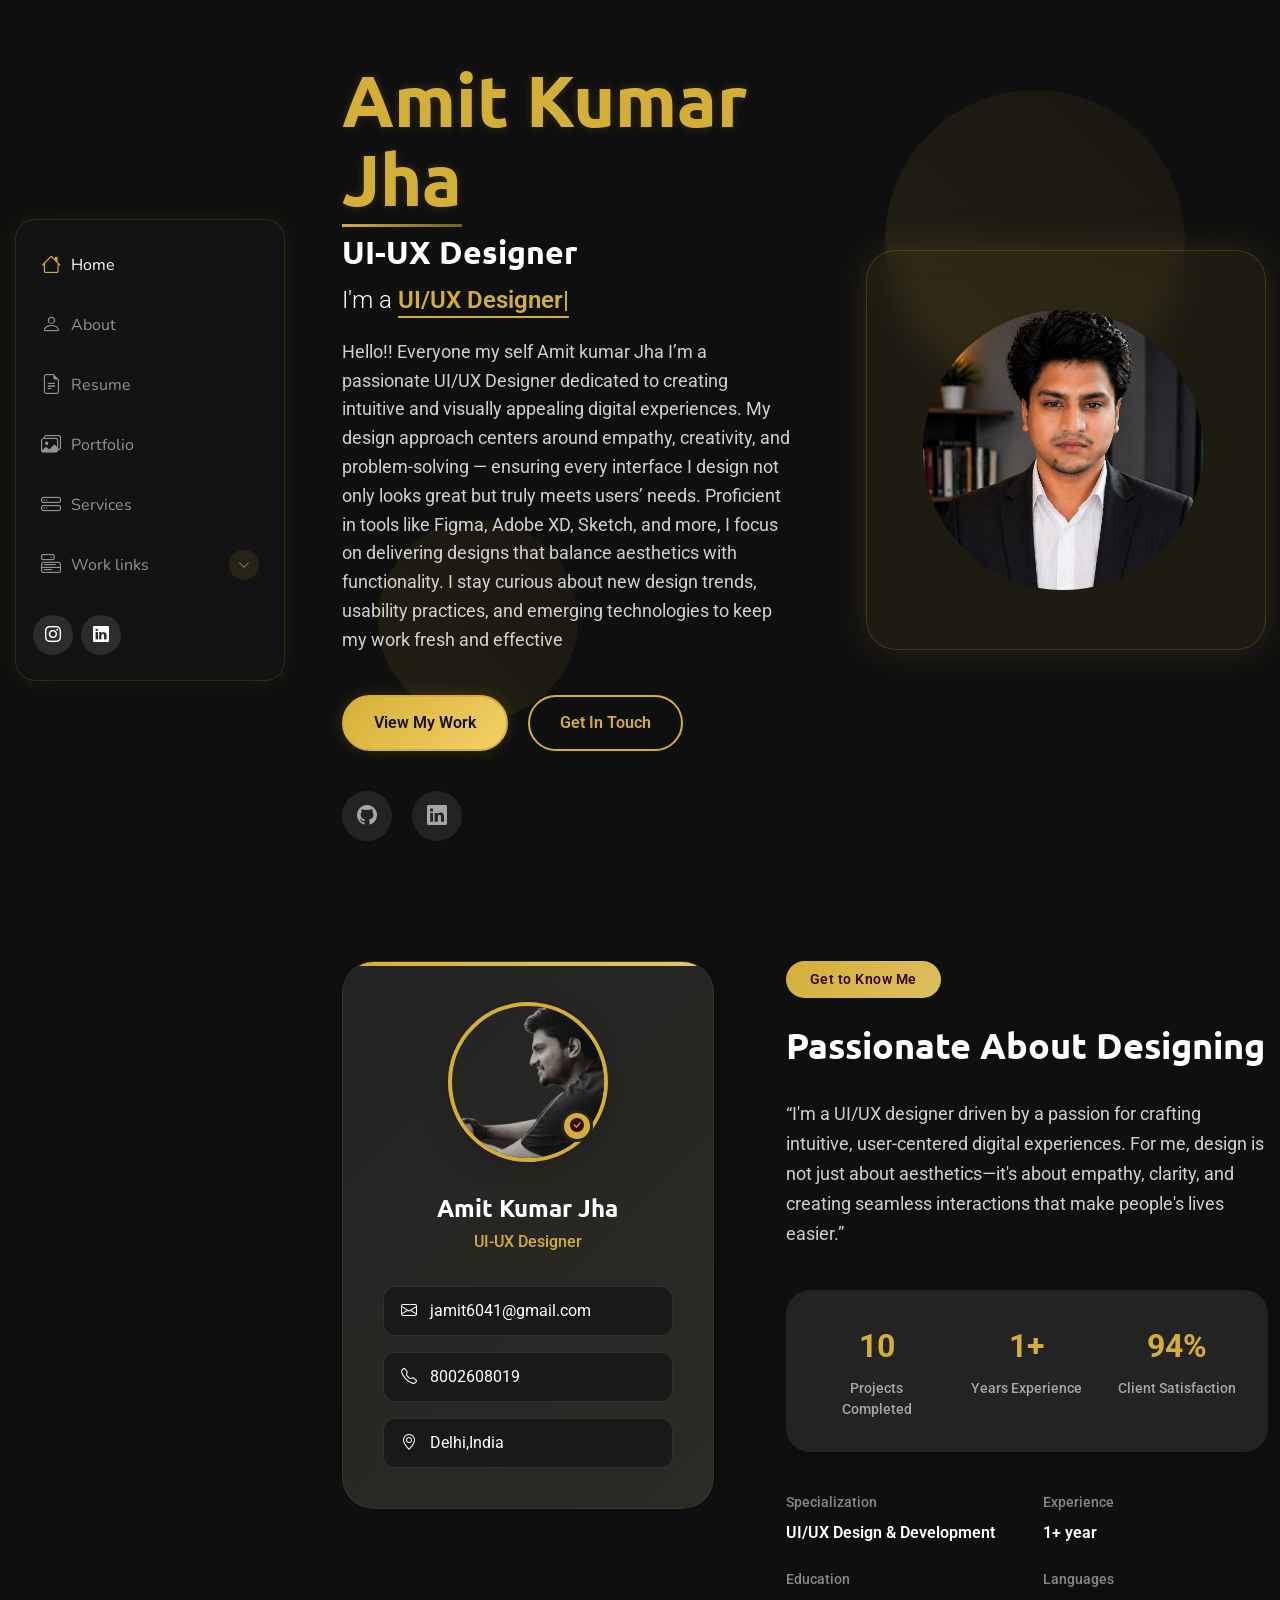
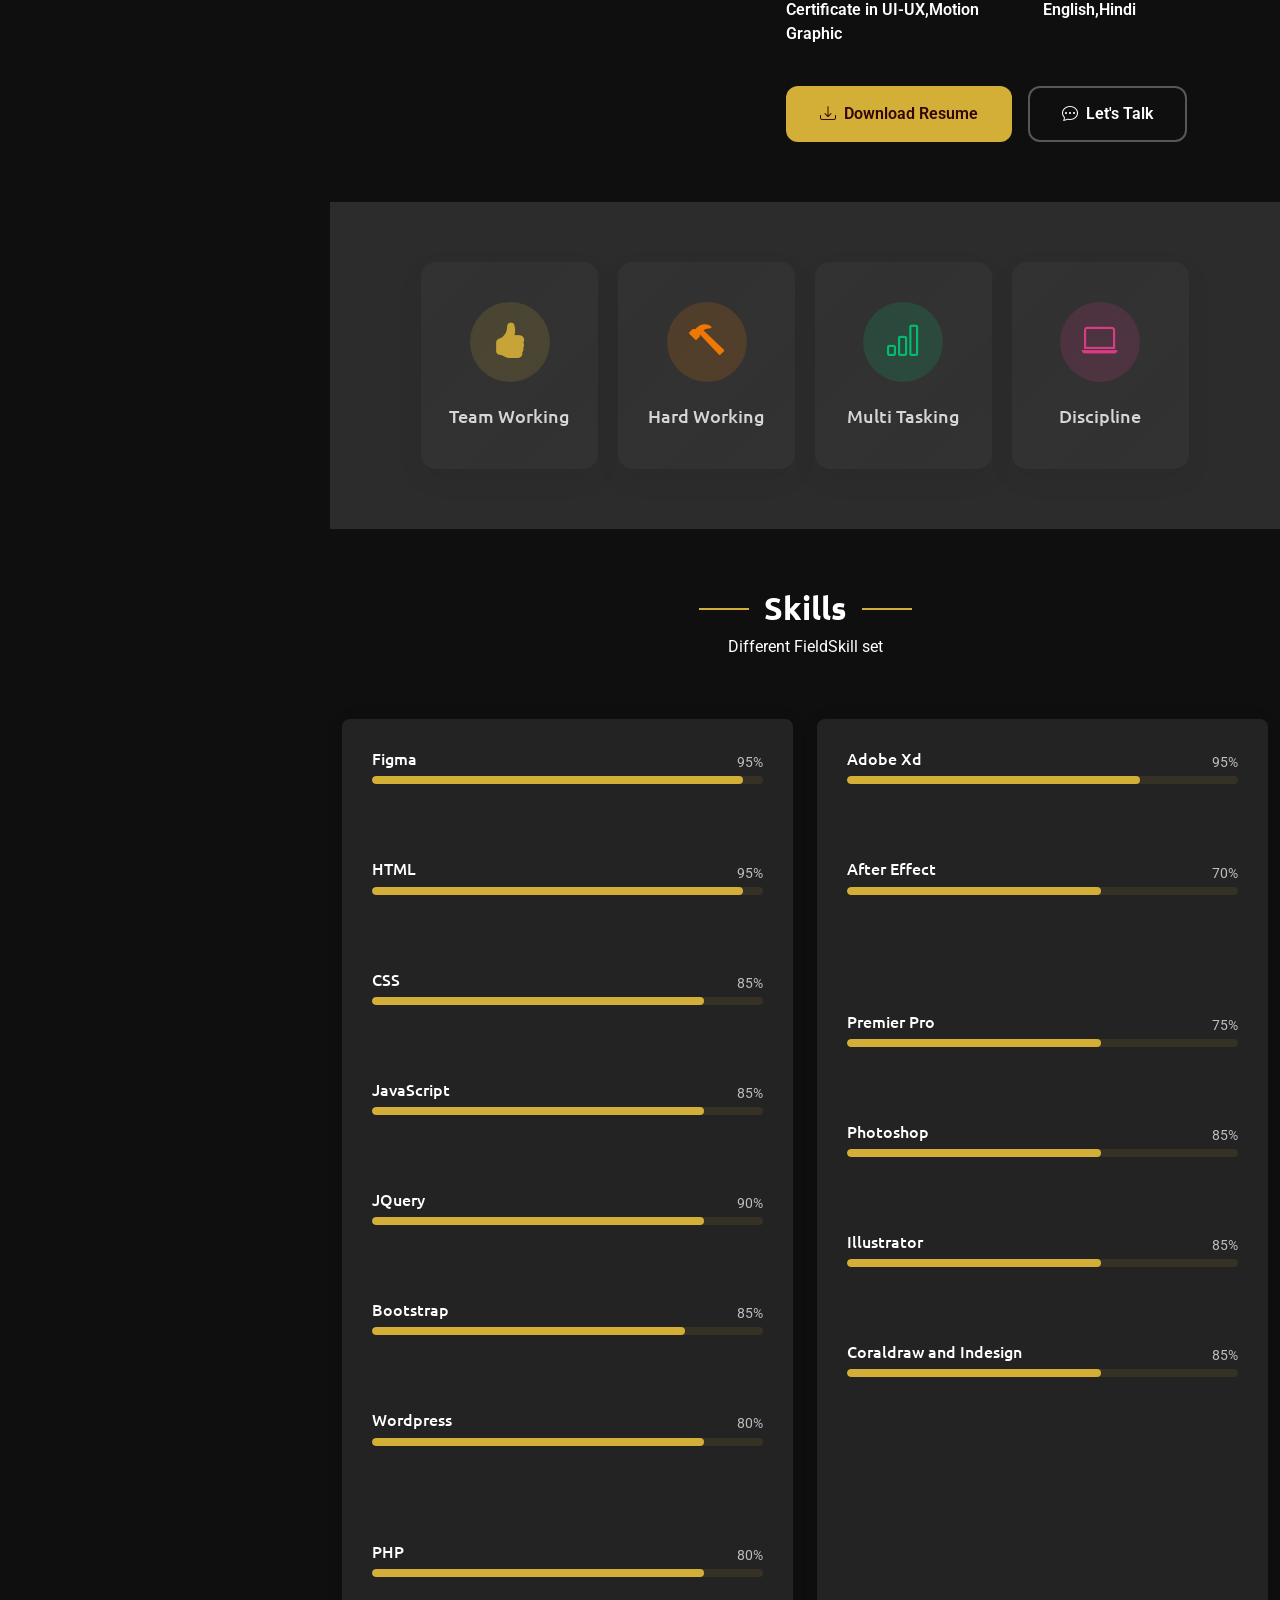
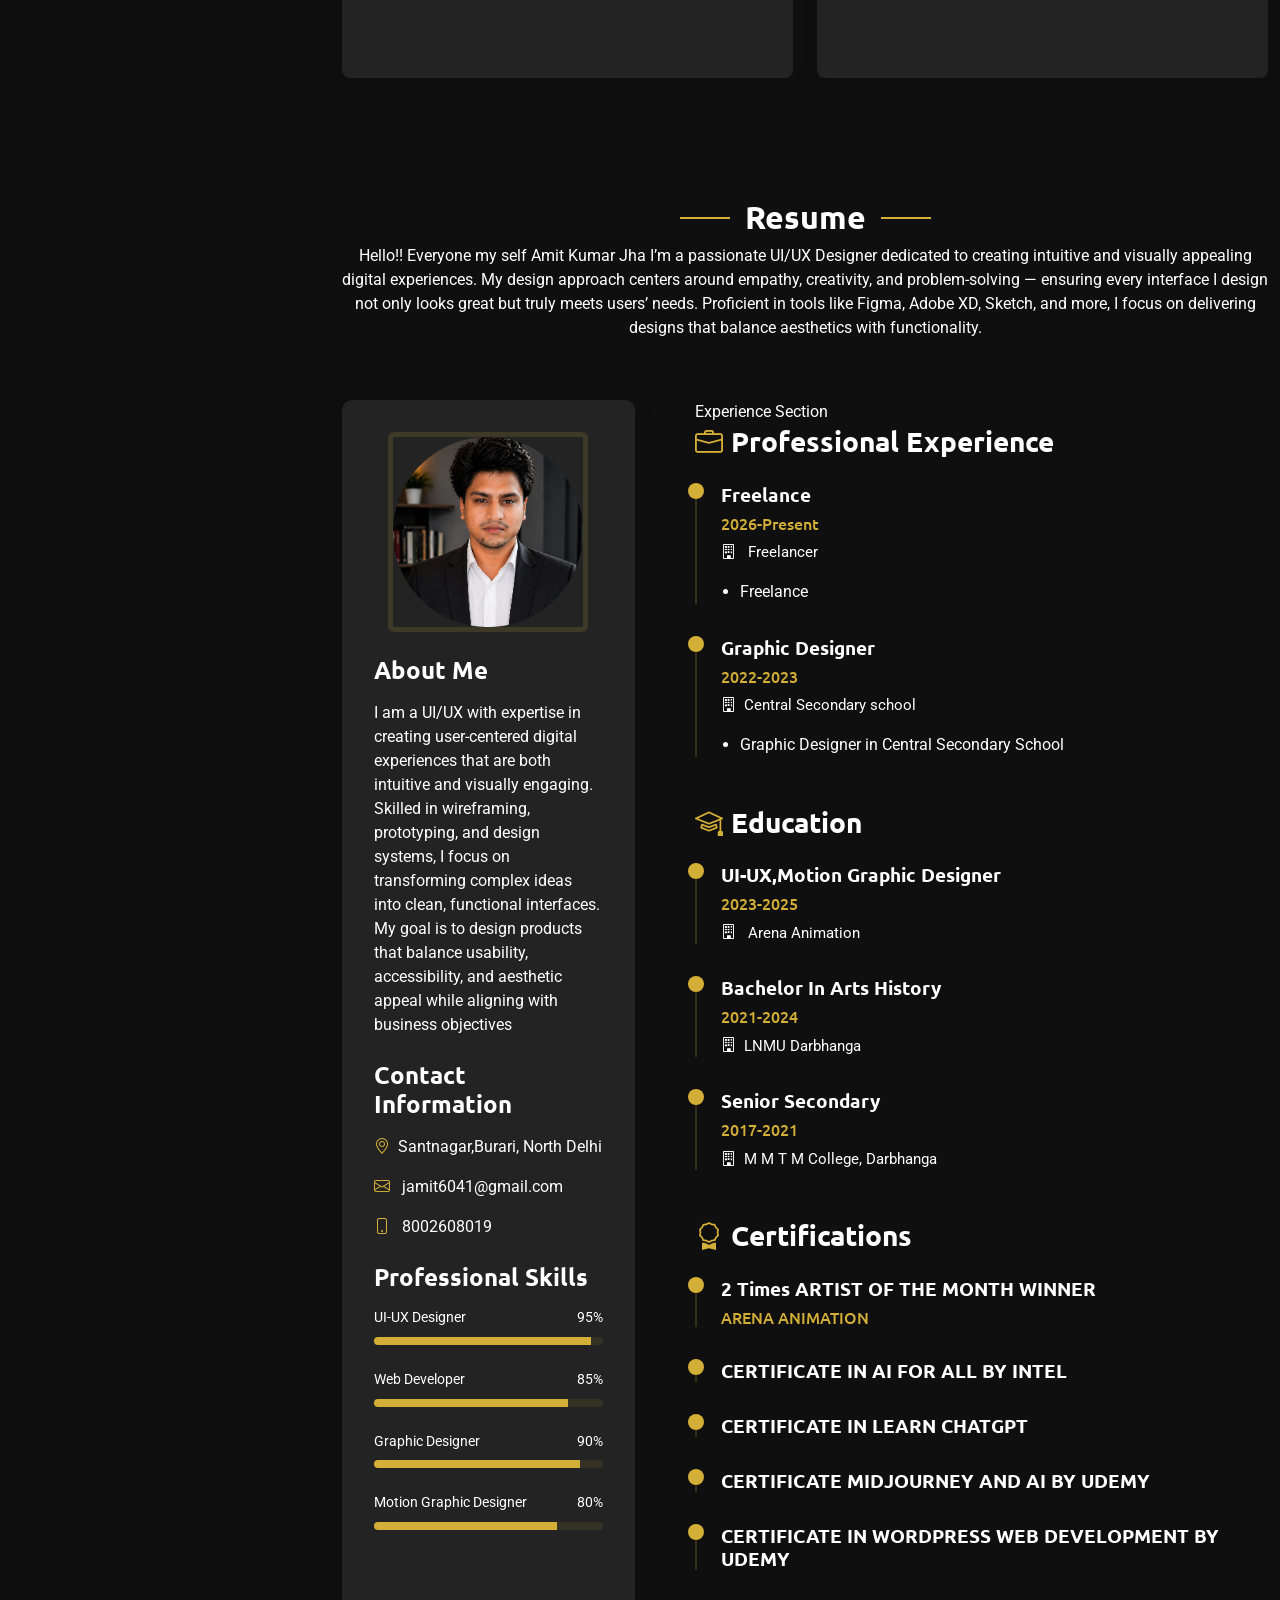
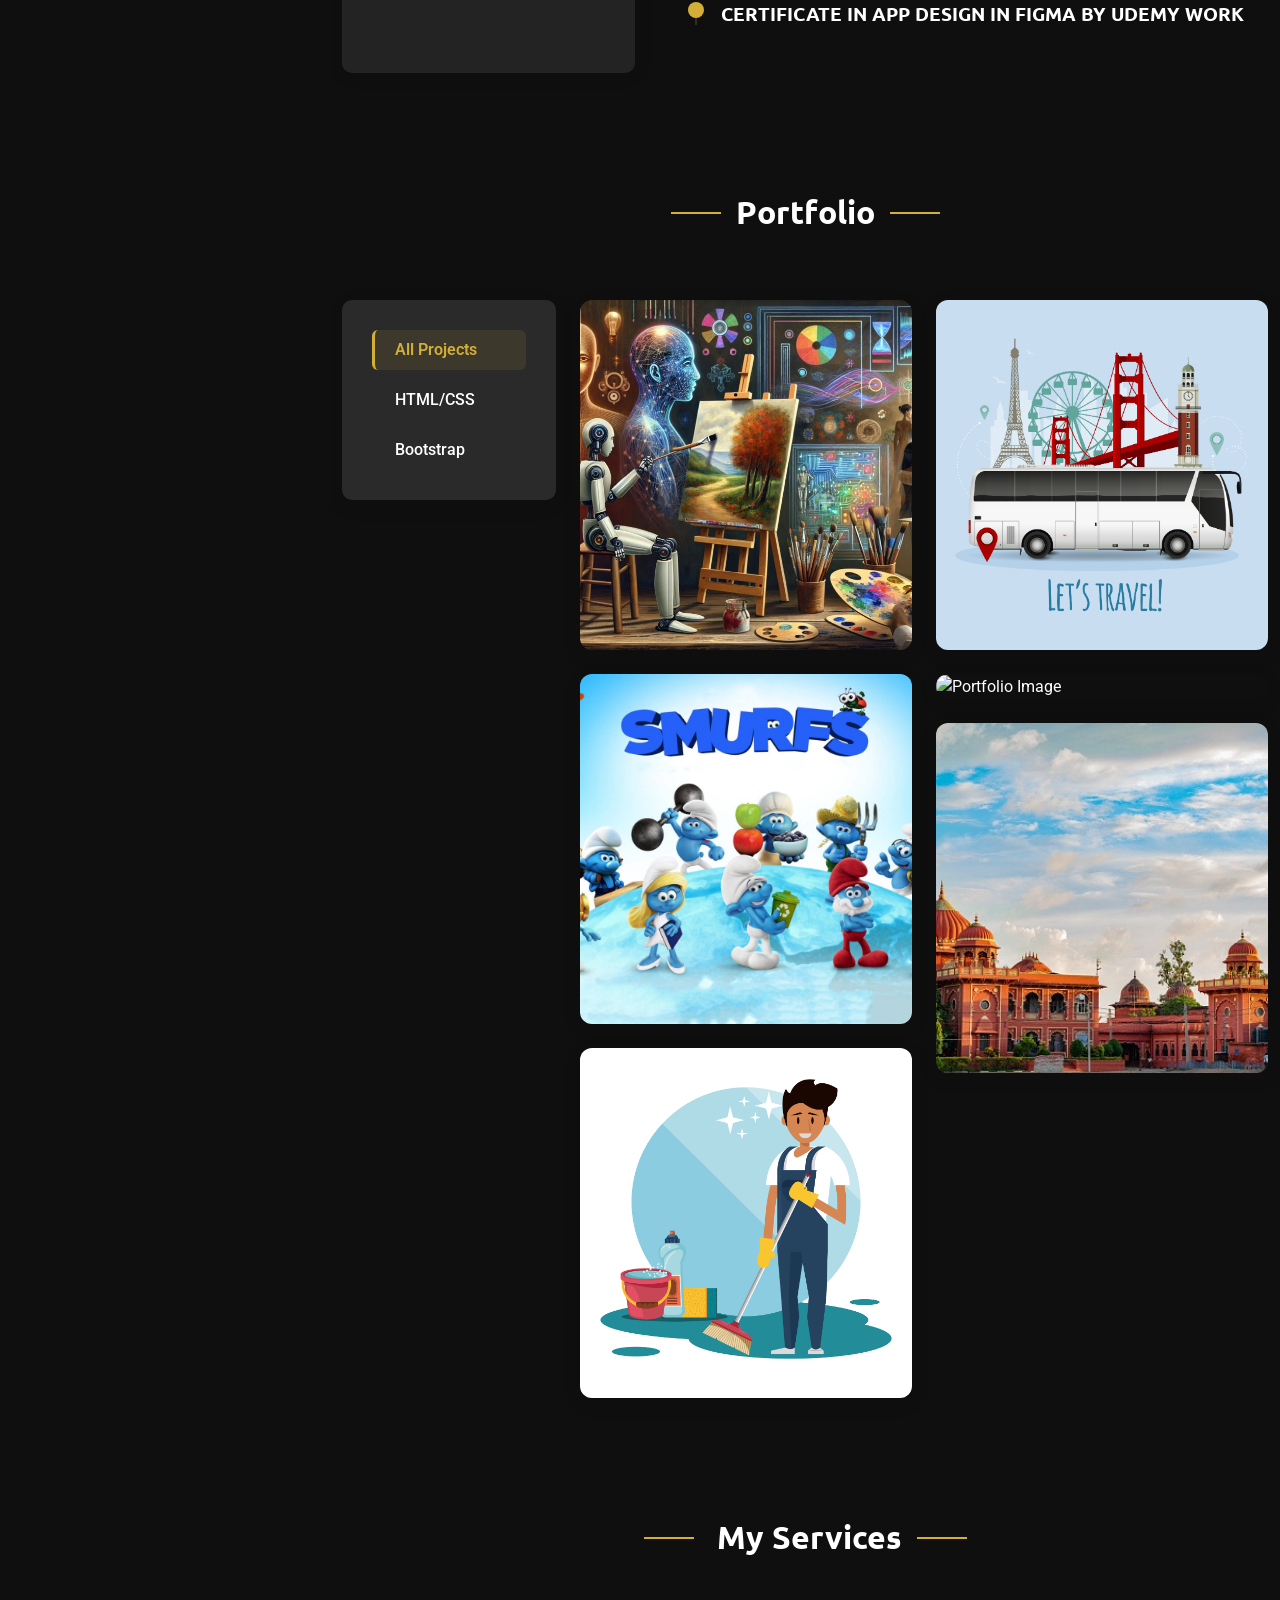
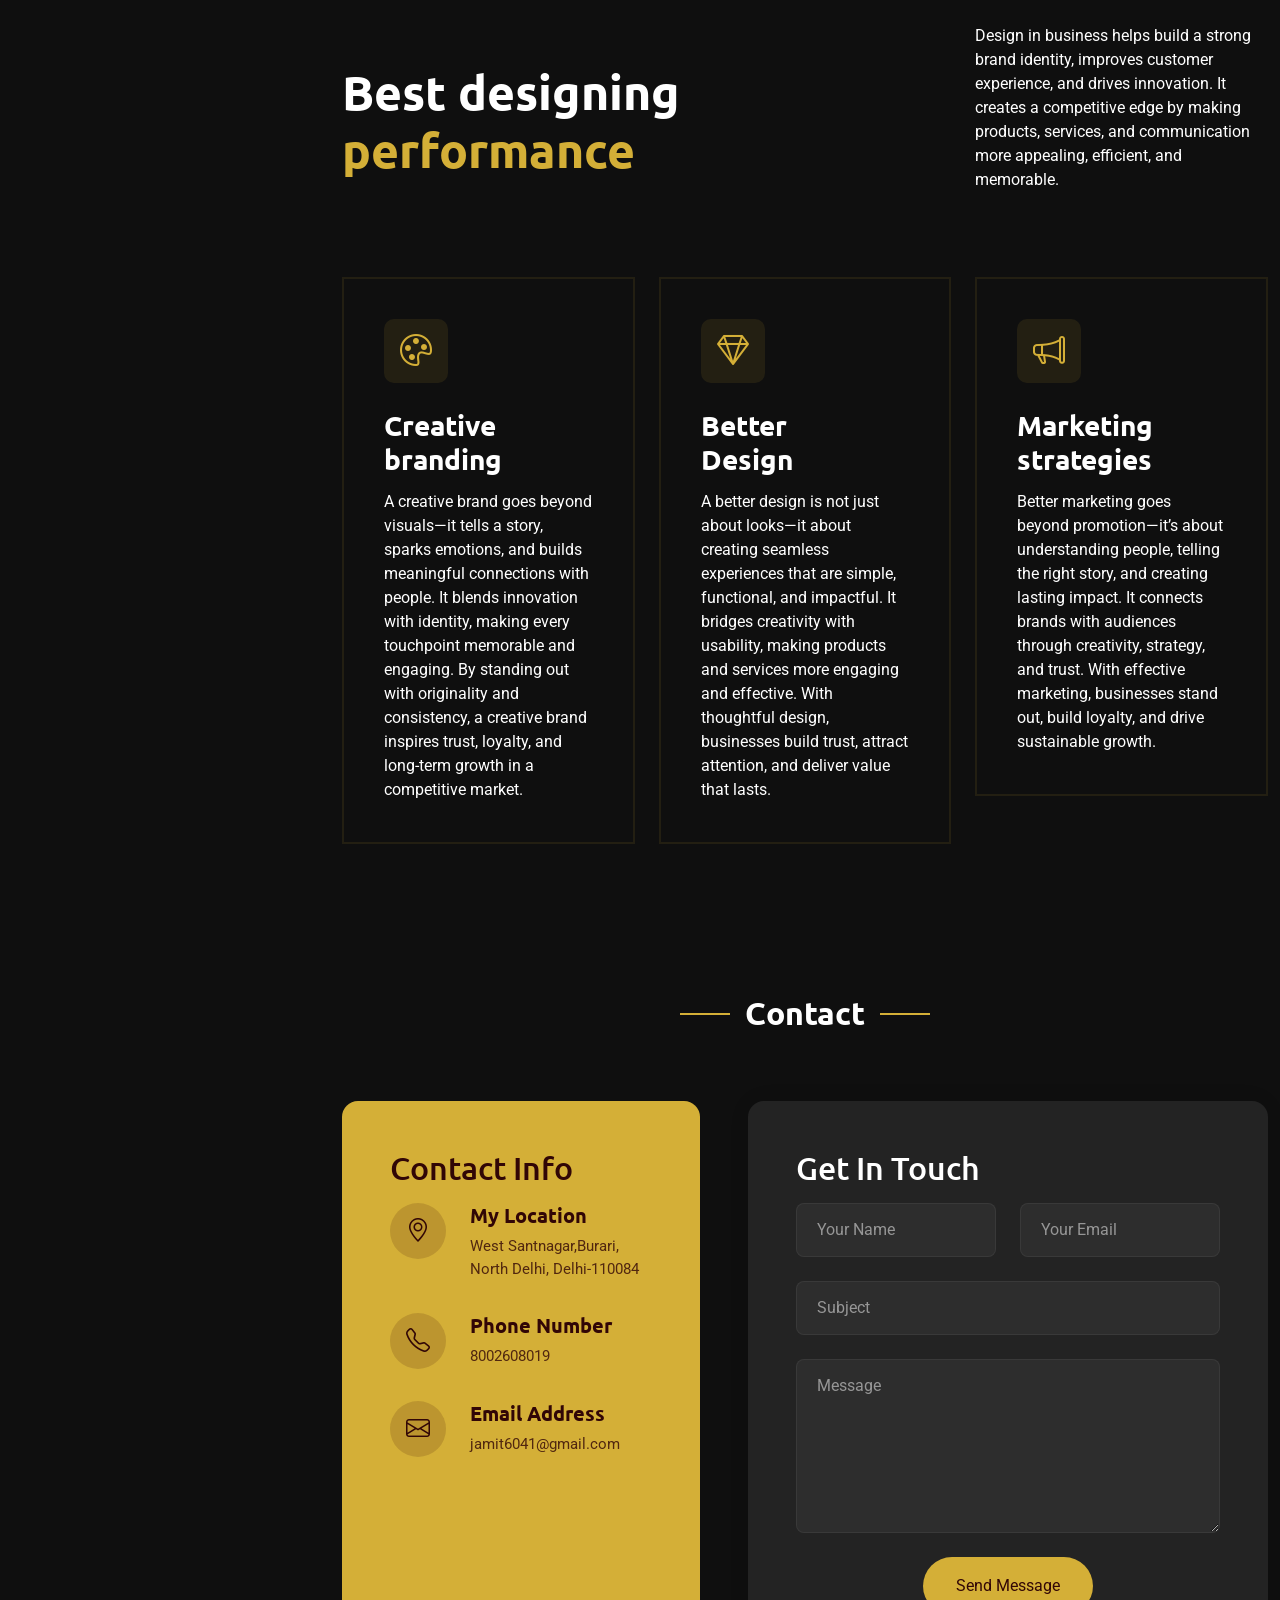
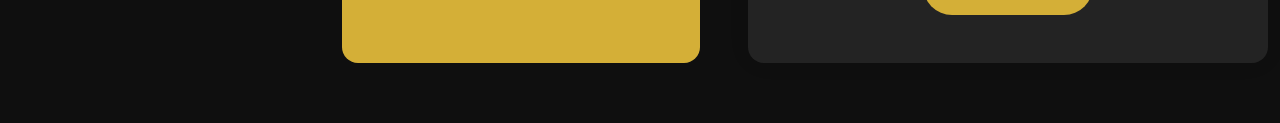
==== commit eea0ed49: "Add files via upload" ====
--- a/index.html
+++ b/index.html
@@ -149,7 +149,7 @@
                     <i class="bi bi-telephone"></i>
                    8002608019
                   </a>
-                  <a href="Shantnagar Burari, Delhi" class="contact-item">
+                  <a href="Shantnagar, Burari, Delhi" class="contact-item">
                     <i class="bi bi-geo-alt"></i>
                     Delhi,India
                   </a>
@@ -180,7 +180,7 @@
                   <div class="stat-label">Years Experience</div>
                 </div>
                 <div class="stat-item">
-                  <div class="stat-number">98%</div>
+                  <div class="stat-number">94%</div>
                   <div class="stat-label">Client Satisfaction</div>
                 </div>
               </div>
@@ -193,7 +193,7 @@
                   </div>
                   <div class="detail-item">
                     <span class="detail-label">Experience</span>
-                    <span class="detail-value">1 year</span>
+                    <span class="detail-value">1+ year</span>
                   </div>
                 </div>
                 <div class="detail-row">
@@ -379,7 +379,7 @@
                 <div class="skill-item">
                   <div class="d-flex justify-content-between align-items-center">
                     <h4>Bootstrap</h4>
-                    <span class="skill-percentage">90%</span>
+                    <span class="skill-percentage">85%</span>
                   </div>
                   <div class="progress">
                     <div class="progress-bar" role="progressbar" aria-valuenow="80" aria-valuemin="0" aria-valuemax="100"></div>
@@ -392,7 +392,7 @@
  <div class="skill-item">
                   <div class="d-flex justify-content-between align-items-center">
                     <h4>Wordpress</h4>
-                    <span class="skill-percentage">84%</span>
+                    <span class="skill-percentage">80%</span>
                   </div>
                   <div class="progress">
                     <div class="progress-bar" role="progressbar" aria-valuenow="85" aria-valuemin="0" aria-valuemax="100"></div>
@@ -475,7 +475,7 @@
                 <div class="skill-item">
                   <div class="d-flex justify-content-between align-items-center">
                     <h4>After Effect  </h4>
-                    <span class="skill-percentage">85%</span>
+                    <span class="skill-percentage">70%</span>
                   </div>
                   <div class="progress">
                     <div class="progress-bar" role="progressbar" aria-valuenow="65" aria-valuemin="0" aria-valuemax="100"></div>
@@ -489,7 +489,7 @@
                   <div class="skill-item">
                   <div class="d-flex justify-content-between align-items-center">
                     <h4> Premier Pro </h4>
-                    <span class="skill-percentage">85%</span>
+                    <span class="skill-percentage">75%</span>
                   </div>
                   <div class="progress">
                     <div class="progress-bar" role="progressbar" aria-valuenow="65" aria-valuemin="0" aria-valuemax="100"></div>
@@ -813,13 +813,13 @@
 
                 <div class="col-lg-6 col-md-6 portfolio-item isotope-item filter-nature">
                   <div class="portfolio-wrap">
-                    <img src="images/carssss.jpeg" class="img-fluid" alt="Portfolio Image" loading="lazy">
+                    <img src="images/p5.jpg" class="img-fluid" alt="Portfolio Image" loading="lazy">
                     <div class="portfolio-info">
                       <div class="content">
                         <span class="category">HTML/CSS</span>
                         <h4>F1 website</h4>
                         <div class="portfolio-links">
-                          <a href="images/race.jpg" class="glightbox" title="F1 website"><i class="bi bi-plus-lg"></i></a>
+                          <a href="images/h1.jpg" class="glightbox" title="F1 website"><i class="bi bi-plus-lg"></i></a>
                           <a href="./f1 website.html" title="More Details"><i class="bi bi-arrow-right"></i></a>
                         </div>
                       </div>
